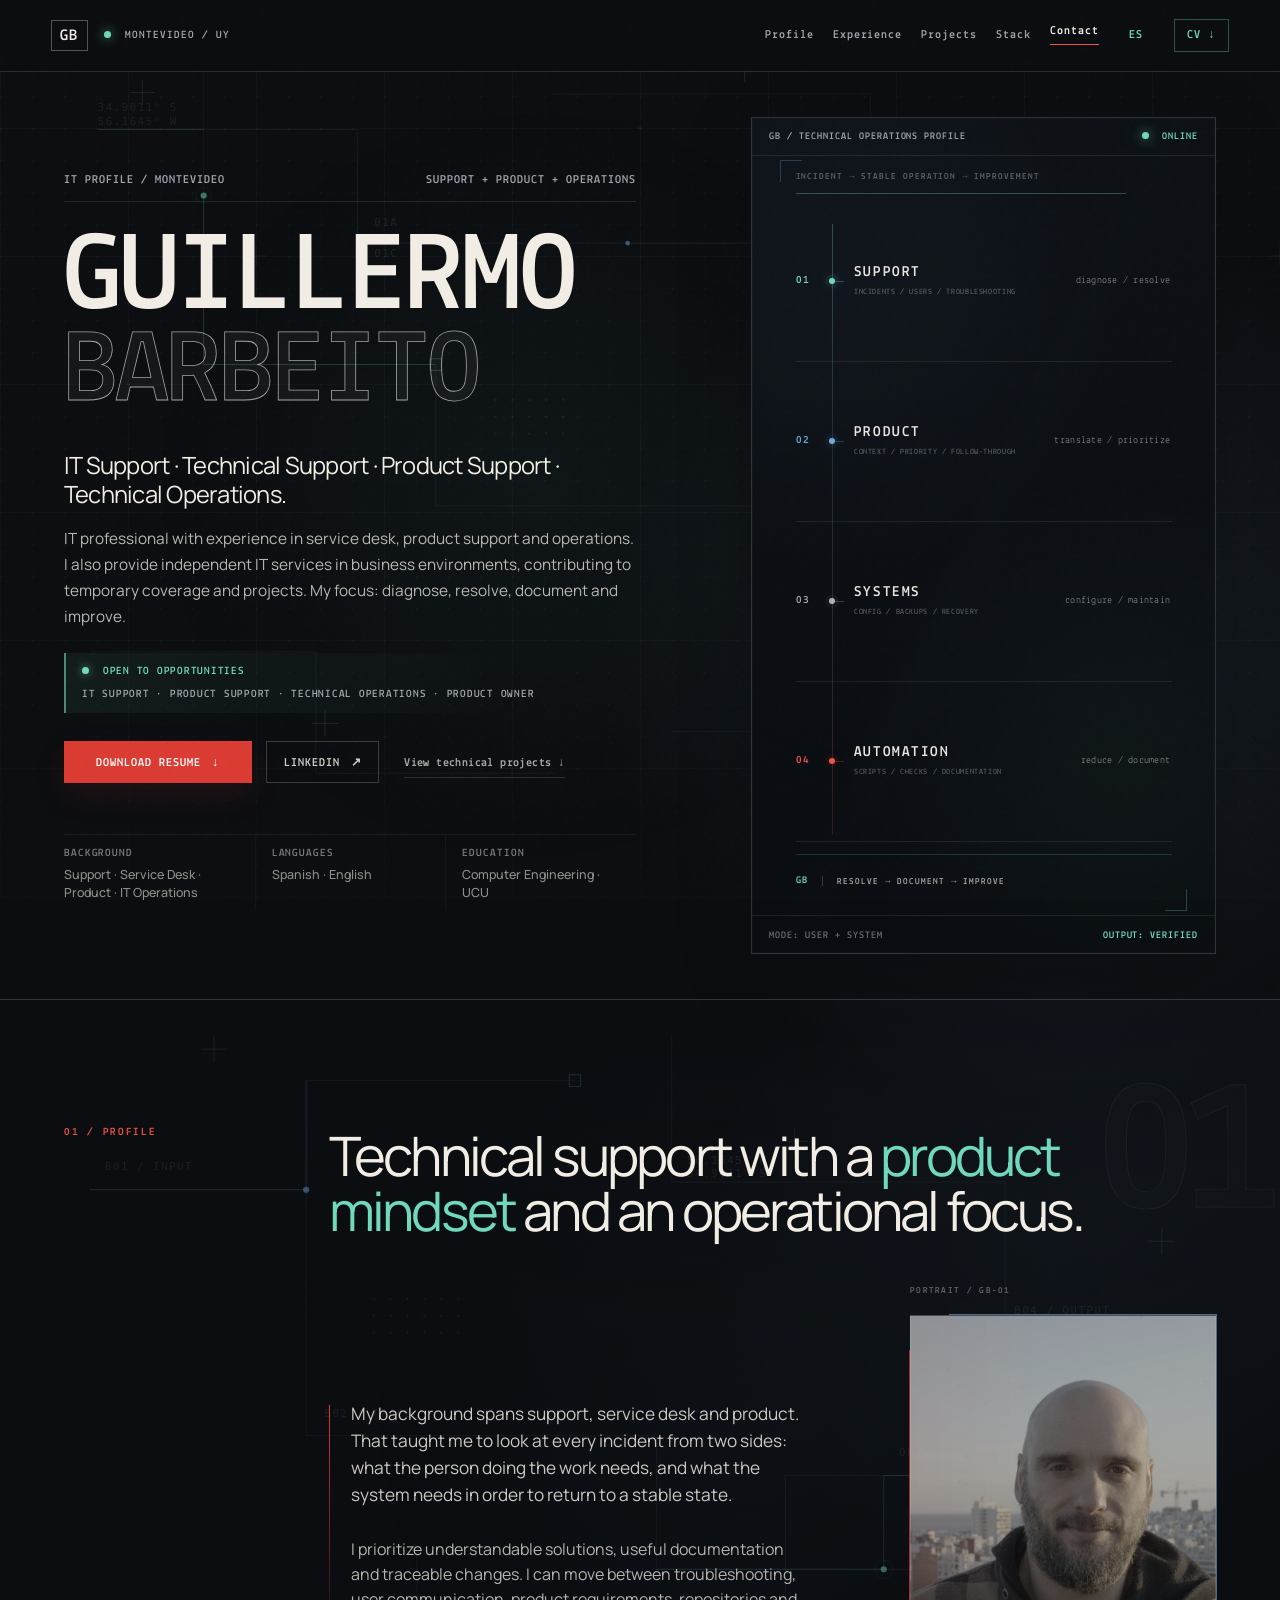
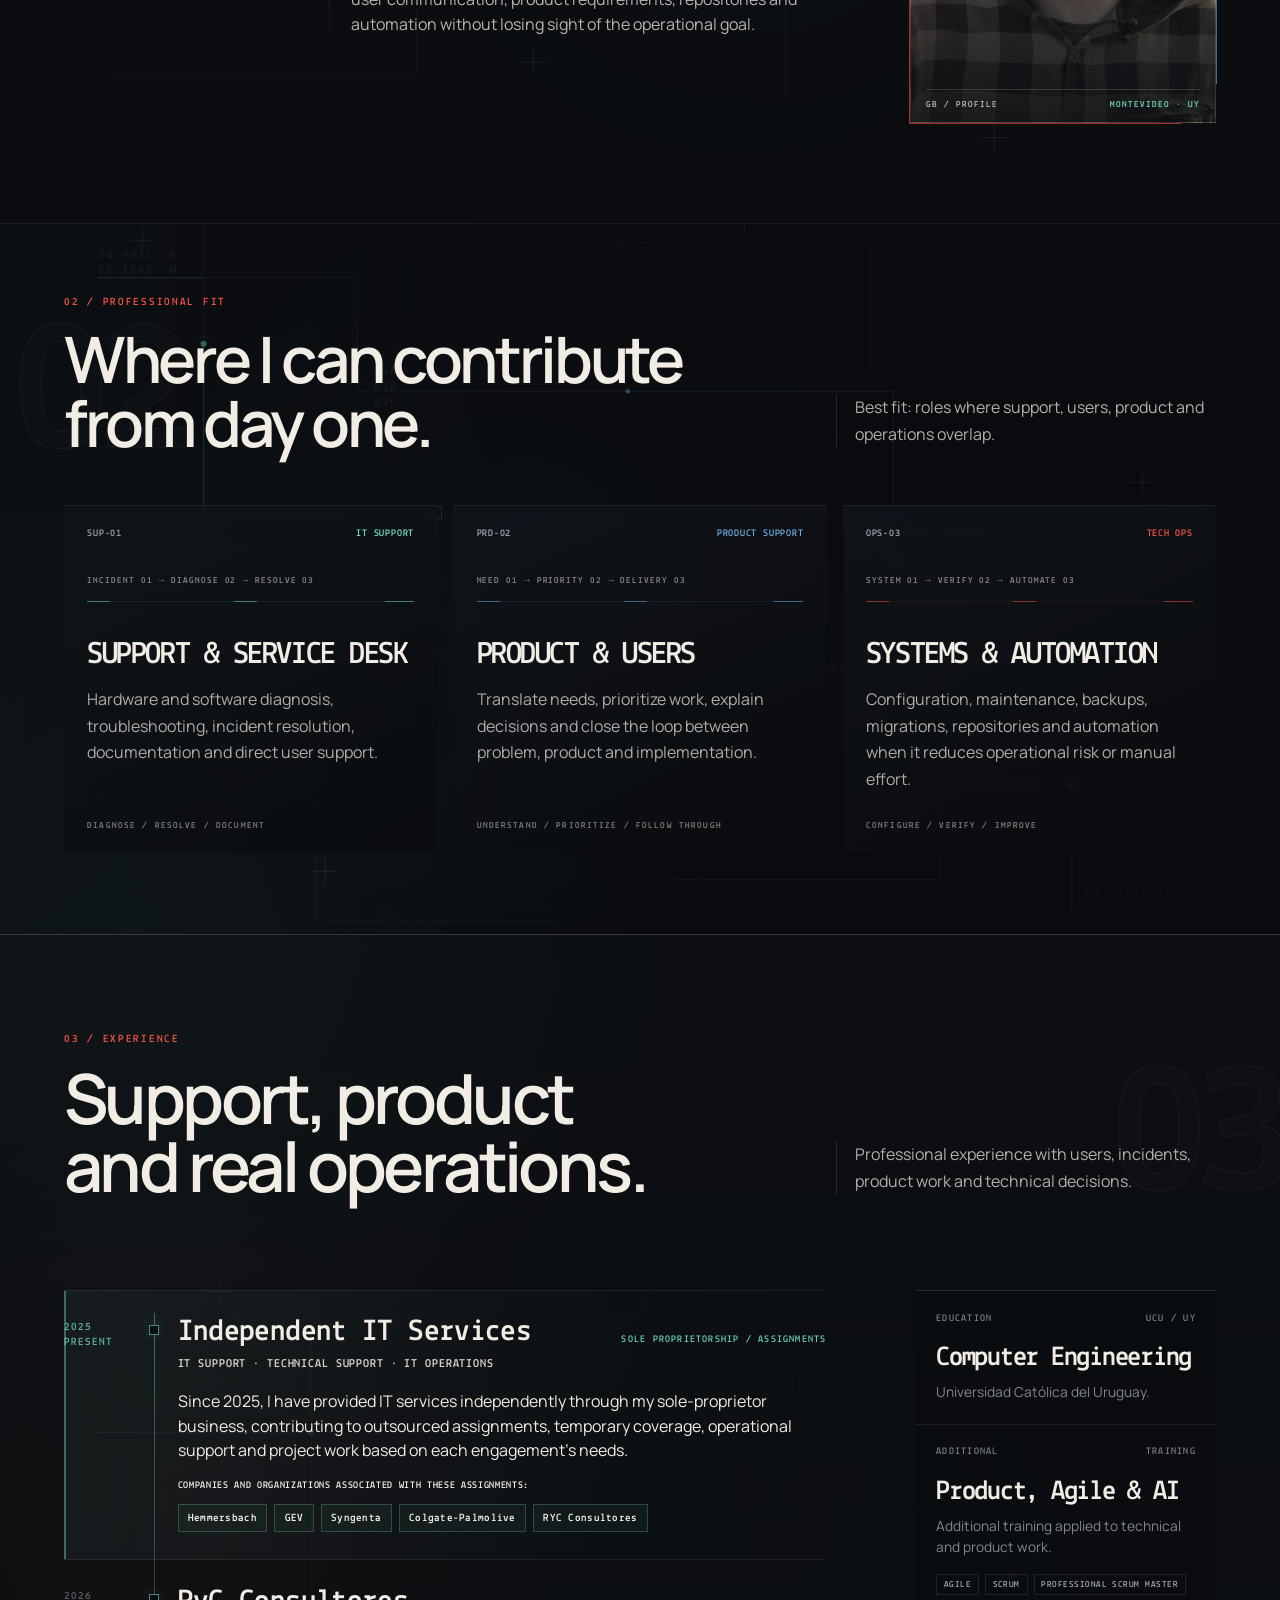
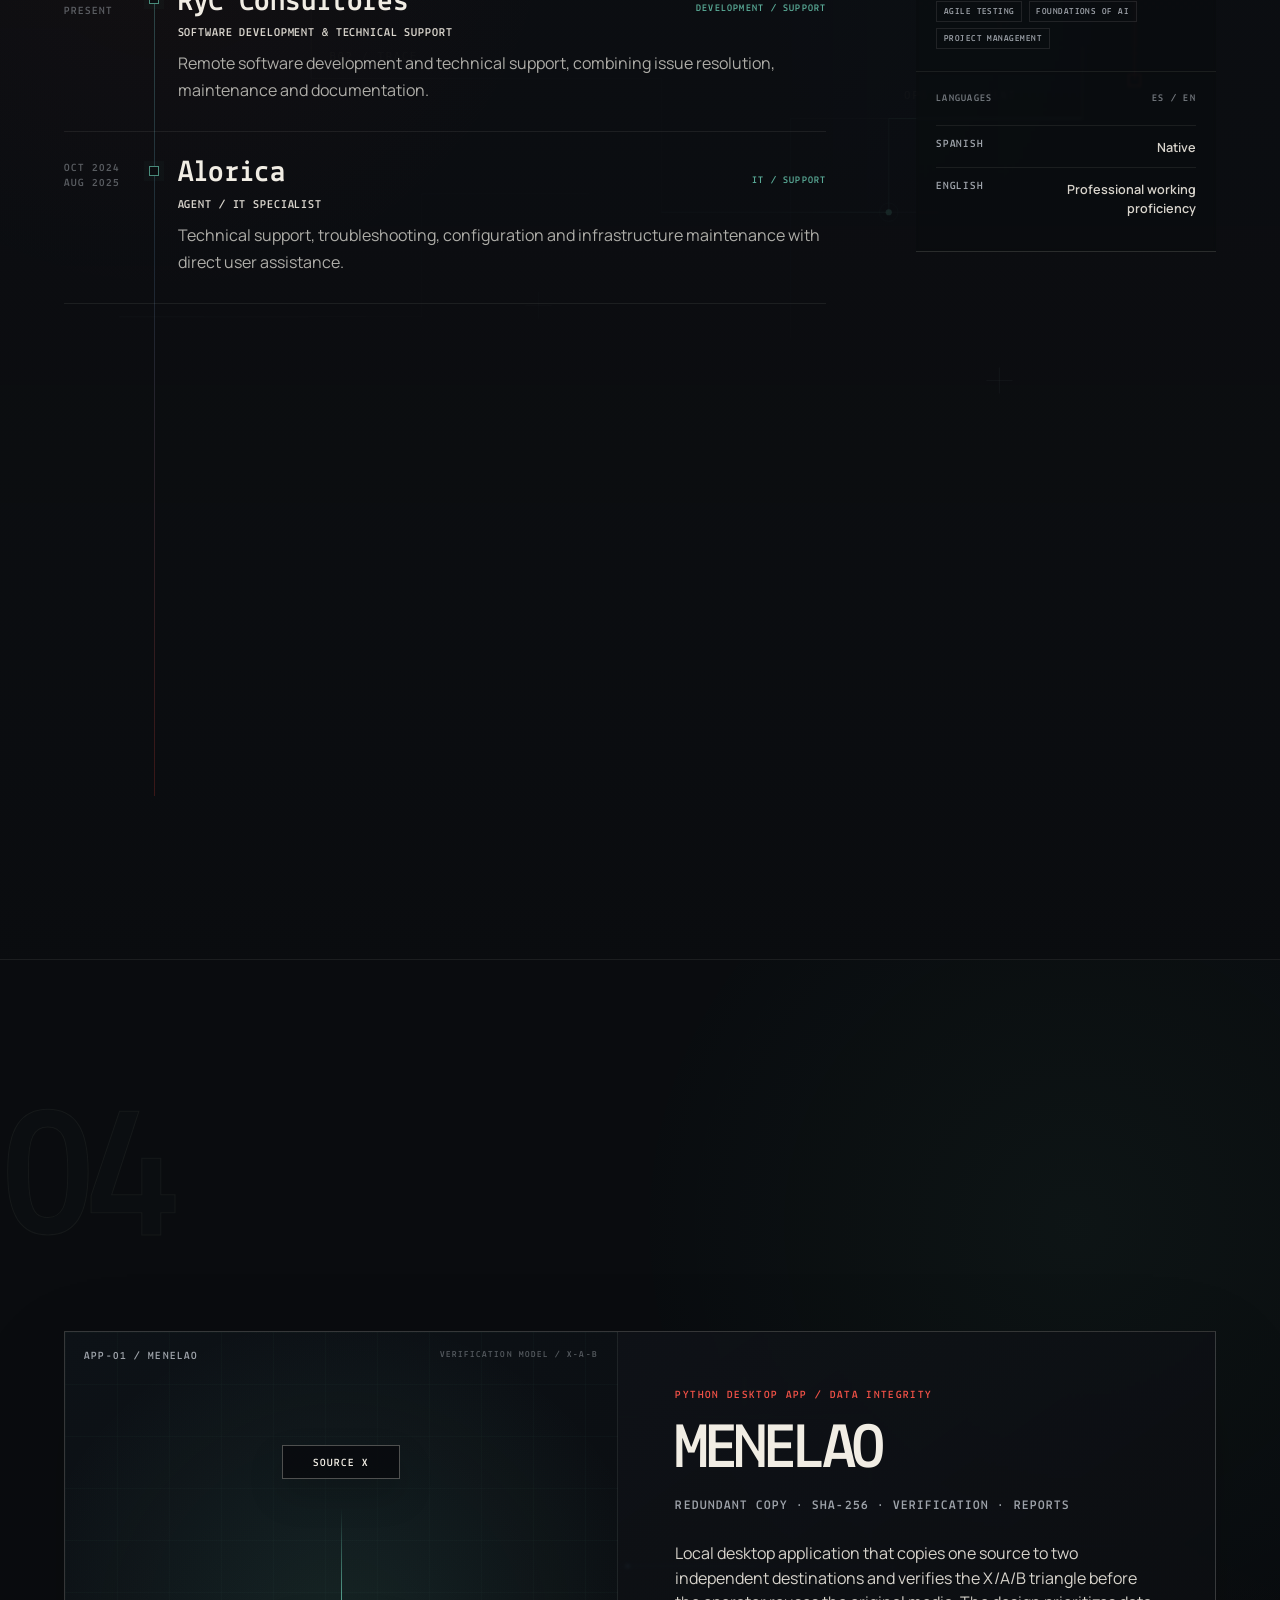
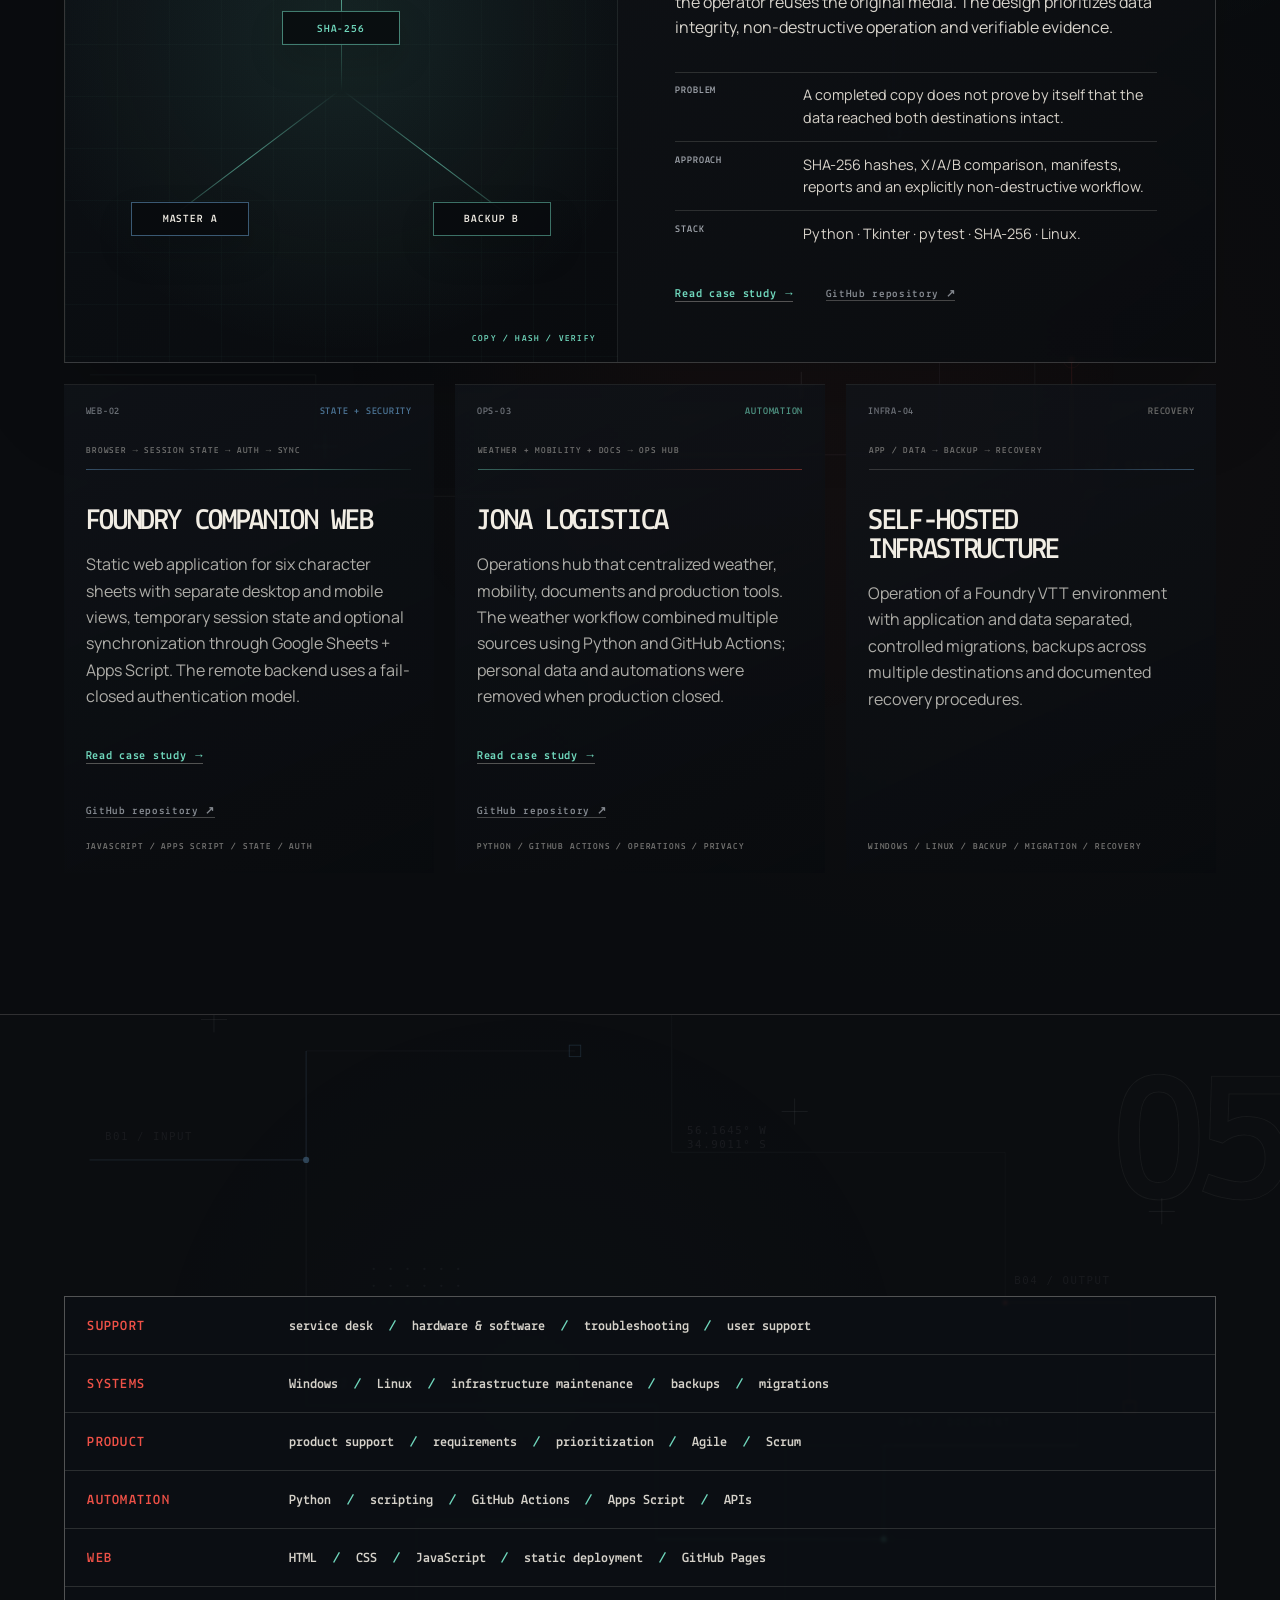
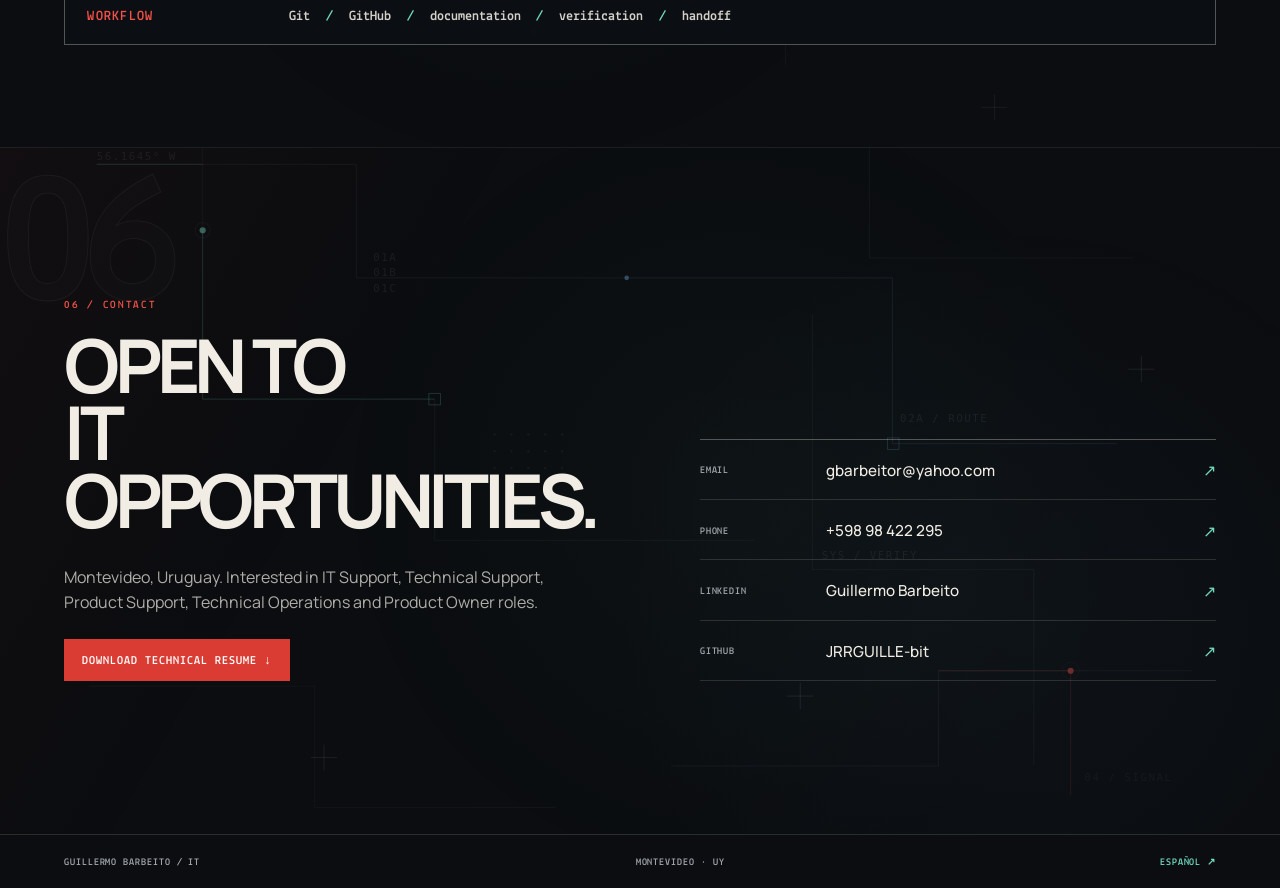
==== en/index.html @ 4399fd50 "Match IT GoatCounter tracking to Audiovisual" ====
<!doctype html>
<html lang="en">
<head>
  <meta charset="utf-8">
  <meta name="viewport" content="width=device-width, initial-scale=1">
  <meta name="theme-color" content="#0b0d10">
  <meta name="color-scheme" content="dark">
  <meta name="application-name" content="Guillermo Barbeito IT">

  <title>Guillermo Barbeito | IT Support, Product Support & Technical Operations</title>
  <meta name="description" content="IT professional in Montevideo providing independent IT services in technical support, service desk, product support and operations. Resume and public projects.">
  <meta name="author" content="Guillermo Barbeito">
  <meta name="robots" content="index, follow, max-image-preview:large">
  <link rel="canonical" href="https://jrrguille-bit.github.io/guillermo-barbeito-it/en/">
  <link rel="alternate" hreflang="en" href="https://jrrguille-bit.github.io/guillermo-barbeito-it/en/">
  <link rel="alternate" hreflang="es-UY" href="https://jrrguille-bit.github.io/guillermo-barbeito-it/">
  <link rel="alternate" hreflang="x-default" href="https://jrrguille-bit.github.io/guillermo-barbeito-it/">

  <meta property="og:type" content="profile">
  <meta property="og:locale" content="en_US">
  <meta property="og:locale:alternate" content="es_UY">
  <meta property="og:site_name" content="Guillermo Barbeito — IT">
  <meta property="og:title" content="Guillermo Barbeito | IT Support · Product Support · Technical Operations">
  <meta property="og:description" content="IT professional in Montevideo. Technical support, service desk, product, systems and automation. Resume and verifiable GitHub projects.">
  <meta property="og:url" content="https://jrrguille-bit.github.io/guillermo-barbeito-it/en/">
  <meta property="og:image" content="https://jrrguille-bit.github.io/guillermo-barbeito-it/0cbaab8f-3126-4453-87c5-9ada4d837f59.png">
  <meta property="og:image:type" content="image/png">
  <meta property="og:image:width" content="1731">
  <meta property="og:image:height" content="909">
  <meta property="og:image:alt" content="Guillermo Barbeito — IT Support, Product Support and Technical Operations">
  <meta property="profile:first_name" content="Guillermo">
  <meta property="profile:last_name" content="Barbeito">

  <meta name="twitter:card" content="summary_large_image">
  <meta name="twitter:title" content="Guillermo Barbeito | IT Support · Product Support · Technical Operations">
  <meta name="twitter:description" content="IT professional in Montevideo. Technical support, product support, systems and automation.">
  <meta name="twitter:image" content="https://jrrguille-bit.github.io/guillermo-barbeito-it/0cbaab8f-3126-4453-87c5-9ada4d837f59.png">
  <meta name="twitter:image:alt" content="Guillermo Barbeito technical profile">

  <link rel="icon" type="image/svg+xml" sizes="any" href="../assets/favicon-v2.svg?v=20260811d">
  <link rel="shortcut icon" type="image/svg+xml" href="../assets/favicon-v2.svg?v=20260811d">
  <link rel="manifest" href="../site.webmanifest?v=20260811d">
  <link rel="preconnect" href="https://fonts.googleapis.com">
  <link rel="preconnect" href="https://fonts.gstatic.com" crossorigin>
  <link href="https://fonts.googleapis.com/css2?family=Lekton:wght@400;700&family=Manrope:wght@400;500;600;700&display=swap" rel="stylesheet">
  <link rel="stylesheet" href="../styles.css">
  <link rel="stylesheet" href="../personalization.css">
  <link rel="stylesheet" href="../job-search.css">

  <script>document.documentElement.classList.add('js');</script>
  <script type="application/ld+json">
  {
    "@context": "https://schema.org",
    "@graph": [
      {
        "@type": "WebSite",
        "@id": "https://jrrguille-bit.github.io/guillermo-barbeito-it/#website",
        "url": "https://jrrguille-bit.github.io/guillermo-barbeito-it/",
        "name": "Guillermo Barbeito — IT",
        "alternateName": "GB IT",
        "inLanguage": ["es-UY", "en"]
      },
      {
        "@type": "ProfilePage",
        "@id": "https://jrrguille-bit.github.io/guillermo-barbeito-it/en/#profile",
        "url": "https://jrrguille-bit.github.io/guillermo-barbeito-it/en/",
        "name": "Guillermo Barbeito — IT profile",
        "dateModified": "2026-10-26T00:00:00-03:00",
        "inLanguage": "en",
        "isPartOf": {"@id": "https://jrrguille-bit.github.io/guillermo-barbeito-it/#website"},
        "mainEntity": {"@id": "https://jrrguille-bit.github.io/guillermo-barbeito-it/#guillermo"}
      },
      {
        "@type": "Person",
        "@id": "https://jrrguille-bit.github.io/guillermo-barbeito-it/#guillermo",
        "name": "Guillermo Barbeito",
        "url": "https://jrrguille-bit.github.io/guillermo-barbeito-it/",
        "image": "https://jrrguille-bit.github.io/guillermo-barbeito-it/Nadie%20te%20dijo%20que%20iba%20a%20ser%20as%C3%AD_Foto%20Guillermo%20(1).jpg",
        "email": "mailto:gbarbeitor@yahoo.com",
        "telephone": "+59898422295",
        "jobTitle": "IT Support / Product Support / Technical Operations",
        "address": {
          "@type": "PostalAddress",
          "addressLocality": "Montevideo",
          "addressCountry": "UY"
        },
        "alumniOf": {
          "@type": "CollegeOrUniversity",
          "name": "Universidad Católica del Uruguay"
        },
        "hasOccupation": [
          {"@type": "Occupation", "name": "IT Support Specialist"},
          {"@type": "Occupation", "name": "Product Support Specialist"},
          {"@type": "Occupation", "name": "Technical Operations"},
          {"@type": "Occupation", "name": "Product Owner"}
        ],
        "knowsLanguage": ["Spanish", "English"],
        "sameAs": [
          "https://github.com/JRRGUILLE-bit",
          "https://www.linkedin.com/in/guillermo-barbeito-040632340/",
          "https://jrrguille-bit.github.io/guillermo-barbeito/"
        ],
        "knowsAbout": [
          "IT Support",
          "Technical Support",
          "Service Desk",
          "Product Support",
          "Technical Operations",
          "Troubleshooting",
          "Product Ownership",
          "Windows",
          "Linux",
          "Git",
          "GitHub",
          "Python",
          "Automation",
          "Technical documentation"
        ]
      }
    ]
  }
  </script>
</head>
<body class="is-personalized">
  <a class="skip-link" href="#content">Skip to content</a>

  <header class="site-header" aria-label="Main navigation">
    <a class="brand" href="#home" aria-label="Go to home">
      <span class="brand-mark">GB</span>
      <span class="brand-status"><i></i> MONTEVIDEO / UY</span>
    </a>

    <button class="nav-toggle" type="button" aria-expanded="false" aria-controls="site-nav">MENU</button>

    <nav id="site-nav" class="site-nav" aria-label="Sections">
      <a href="#profile">Profile</a>
      <a href="#experience">Experience</a>
      <a href="#projects">Projects</a>
      <a href="#stack">Stack</a>
      <a href="#contact">Contact</a>
      <a class="nav-lang" href="../" lang="es-UY">ES</a>
      <a class="nav-cv" href="../CV%20Guillermo%20Barbeito%20%28English%29.pdf" download>CV ↓</a>
    </nav>
  </header>

  <main id="content">
    <section id="home" class="hero section-shell">
      <div class="hero-copy reveal">
        <p class="eyebrow"><span>IT PROFILE / MONTEVIDEO</span><span>SUPPORT + PRODUCT + OPERATIONS</span></p>
        <h1>Guillermo<br><span>Barbeito</span></h1>
        <p class="hero-role">IT Support · Technical Support · Product Support · Technical Operations.</p>
        <p class="hero-summary">IT professional with experience in service desk, product support and operations. I also provide independent IT services in business environments, contributing to temporary coverage and projects. My focus: diagnose, resolve, document and improve.</p>

        <div class="availability-strip" aria-label="Professional availability">
          <span class="availability-state"><i></i> OPEN TO OPPORTUNITIES</span>
          <span>IT SUPPORT · PRODUCT SUPPORT · TECHNICAL OPERATIONS · PRODUCT OWNER</span>
        </div>

        <div class="hero-actions">
          <a class="button button-primary" href="../CV%20Guillermo%20Barbeito%20%28English%29.pdf" download>Download resume <span aria-hidden="true">↓</span></a>
          <a class="button button-ghost" href="https://www.linkedin.com/in/guillermo-barbeito-040632340/" target="_blank" rel="noopener noreferrer">LinkedIn <span aria-hidden="true">↗</span></a>
          <a class="hero-project-link" href="#projects">View technical projects ↓</a>
        </div>

        <div class="hero-meta" aria-label="Professional summary">
          <div><span>Background</span><strong>Support · Service Desk · Product · IT Operations</strong></div>
          <div><span>Languages</span><strong>Spanish · English</strong></div>
          <div><span>Education</span><strong>Computer Engineering · UCU</strong></div>
        </div>
      </div>

      <div class="hero-system reveal" aria-label="Technical work map">
        <div class="system-head">
          <span>GB / TECHNICAL OPERATIONS PROFILE</span>
          <span class="system-state"><i></i> ONLINE</span>
        </div>

        <div class="system-map" aria-hidden="true">
          <div class="node node-a"><span>01</span><strong>SUPPORT</strong><small>diagnose / resolve</small></div>
          <div class="node node-b"><span>02</span><strong>PRODUCT</strong><small>translate / prioritize</small></div>
          <div class="node node-c"><span>03</span><strong>SYSTEMS</strong><small>configure / maintain</small></div>
          <div class="node node-d"><span>04</span><strong>AUTOMATION</strong><small>reduce / document</small></div>
          <svg viewBox="0 0 800 620" preserveAspectRatio="none">
            <path d="M140 160 C300 160 300 305 400 305" />
            <path d="M660 160 C500 160 500 305 400 305" />
            <path d="M140 470 C300 470 300 305 400 305" />
            <path d="M660 470 C500 470 500 305 400 305" />
            <circle cx="400" cy="305" r="8" />
          </svg>
          <div class="core"><span>GB</span><small>SIMPLE / MEASURABLE / MAINTAINABLE</small></div>
        </div>

        <div class="system-foot">
          <span>MODE: USER + SYSTEM</span>
          <span>OUTPUT: VERIFIED</span>
        </div>
      </div>
    </section>

    <section id="profile" class="profile section-pad reveal">
      <div class="section-index">01 / PROFILE</div>
      <div class="profile-copy">
        <p class="lead">Technical support with a <em>product mindset</em> and an operational focus.</p>
        <div class="profile-detail-grid">
          <div class="profile-columns">
            <p>My background spans support, service desk and product. That taught me to look at every incident from two sides: what the person doing the work needs, and what the system needs in order to return to a stable state.</p>
            <p>I prioritize understandable solutions, useful documentation and traceable changes. I can move between troubleshooting, user communication, product requirements, repositories and automation without losing sight of the operational goal.</p>
          </div>
          <figure class="profile-photo-card">
            <img src="../Nadie%20te%20dijo%20que%20iba%20a%20ser%20as%C3%AD_Foto%20Guillermo%20(1).jpg" alt="Portrait of Guillermo Barbeito" loading="lazy" decoding="async">
            <figcaption><span>GB / PROFILE</span><span>MONTEVIDEO · UY</span></figcaption>
          </figure>
        </div>
      </div>
    </section>

    <section id="areas" class="section-pad areas-section">
      <div class="section-heading reveal">
        <div>
          <div class="section-index">02 / PROFESSIONAL FIT</div>
          <h2>Where I can contribute<br>from day one.</h2>
        </div>
        <p>Best fit: roles where support, users, product and operations overlap.</p>
      </div>

      <div class="area-grid area-grid-hiring">
        <article class="area-card reveal">
          <div class="card-top"><span>SUP-01</span><span>IT SUPPORT</span></div>
          <h3>Support & Service Desk</h3>
          <p>Hardware and software diagnosis, troubleshooting, incident resolution, documentation and direct user support.</p>
          <div class="card-footer">DIAGNOSE / RESOLVE / DOCUMENT</div>
        </article>

        <article class="area-card reveal">
          <div class="card-top"><span>PRD-02</span><span>PRODUCT SUPPORT</span></div>
          <h3>Product & users</h3>
          <p>Translate needs, prioritize work, explain decisions and close the loop between problem, product and implementation.</p>
          <div class="card-footer">UNDERSTAND / PRIORITIZE / FOLLOW THROUGH</div>
        </article>

        <article class="area-card reveal">
          <div class="card-top"><span>OPS-03</span><span>TECH OPS</span></div>
          <h3>Systems & automation</h3>
          <p>Configuration, maintenance, backups, migrations, repositories and automation when it reduces operational risk or manual effort.</p>
          <div class="card-footer">CONFIGURE / VERIFY / IMPROVE</div>
        </article>
      </div>
    </section>

    <section id="experience" class="section-pad experience-section">
      <div class="section-heading reveal">
        <div>
          <div class="section-index">03 / EXPERIENCE</div>
          <h2>Support, product<br>and real operations.</h2>
        </div>
        <p>Professional experience with users, incidents, product work and technical decisions.</p>
      </div>

      <div class="experience-layout">
        <div class="experience-timeline">
          <article class="experience-role reveal independent-role">
            <div class="experience-date">2025<br>PRESENT</div>
            <div>
              <div class="experience-company"><strong>Independent IT Services</strong><span>SOLE PROPRIETORSHIP / ASSIGNMENTS</span></div>
              <p class="experience-title">IT Support · Technical Support · IT Operations</p>
              <p>Since 2025, I have provided IT services independently through my sole-proprietor business, contributing to outsourced assignments, temporary coverage, operational support and project work based on each engagement’s needs.</p>
              <p class="assignment-caption">Companies and organizations associated with these assignments:</p>
              <div class="assignment-clients" aria-label="Companies and organizations associated with IT assignments">
                <span>Hemmersbach</span>
                <span>GEV</span>
                <span>Syngenta</span>
                <span>Colgate-Palmolive</span>
                <span>RYC Consultores</span>
              </div>
            </div>
          </article>
          <article class="experience-role reveal">
            <div class="experience-date">2026<br>PRESENT</div>
            <div>
              <div class="experience-company"><strong>RyC Consultores</strong><span>DEVELOPMENT / SUPPORT</span></div>
              <p class="experience-title">Software Development &amp; Technical Support</p>
              <p>Remote software development and technical support, combining issue resolution, maintenance and documentation.</p>
            </div>
          </article>

          <article class="experience-role reveal">
            <div class="experience-date">OCT 2024<br>AUG 2025</div>
            <div>
              <div class="experience-company"><strong>Alorica</strong><span>IT / SUPPORT</span></div>
              <p class="experience-title">Agent / IT Specialist</p>
              <p>Technical support, troubleshooting, configuration and infrastructure maintenance with direct user assistance.</p>
            </div>
          </article>

          <article class="experience-role reveal">
            <div class="experience-date">MAY 2023<br>MAR 2024</div>
            <div>
              <div class="experience-company"><strong>Tata Consultancy Services</strong><span>SERVICE DESK</span></div>
              <p class="experience-title">Help Desk Agent / Product Specialist</p>
              <p>Service desk and product support: hardware and software diagnosis, Windows environments, Microsoft and Google tools, incident resolution and documentation.</p>
            </div>
          </article>

          <article class="experience-role reveal">
            <div class="experience-date">2016<br>2018</div>
            <div>
              <div class="experience-company"><strong>Tradehelm</strong><span>PRODUCT</span></div>
              <p class="experience-title">Product Owner</p>
              <p>Prioritization, requirements and coordination across user needs, product goals and development decisions.</p>
            </div>
          </article>

          <article class="experience-role reveal">
            <div class="experience-date">2012<br>2015</div>
            <div>
              <div class="experience-company"><strong>Sabre Uruguay</strong><span>SUPPORT / PRODUCT</span></div>
              <p class="experience-title">Agent / Product Representative / Product Specialist</p>
              <p>Progressed through support and product-facing roles combining user assistance, issue resolution and functional product knowledge.</p>
            </div>
          </article>
        </div>

        <aside class="experience-side reveal" aria-label="Education, training and languages">
          <div class="credential-card">
            <div class="credential-label"><span>EDUCATION</span><span>UCU / UY</span></div>
            <strong>Computer Engineering</strong>
            <p>Universidad Católica del Uruguay.</p>
          </div>

          <div class="credential-card">
            <div class="credential-label"><span>ADDITIONAL</span><span>TRAINING</span></div>
            <strong>Product, Agile & AI</strong>
            <p>Additional training applied to technical and product work.</p>
            <div class="training-list" aria-label="Additional training">
              <span>AGILE</span>
              <span>SCRUM</span>
              <span>PROFESSIONAL SCRUM MASTER</span>
              <span>AGILE TESTING</span>
              <span>FOUNDATIONS OF AI</span>
              <span>PROJECT MANAGEMENT</span>
            </div>
          </div>

          <div class="language-card">
            <div class="credential-label"><span>LANGUAGES</span><span>ES / EN</span></div>
            <div class="language-row"><span>Spanish</span><strong>Native</strong></div>
            <div class="language-row"><span>English</span><strong>Professional working proficiency</strong></div>
          </div>
        </aside>
      </div>
    </section>

    <section id="projects" class="section-pad projects-section">
      <div class="section-heading reveal">
        <div>
          <div class="section-index">04 / TECHNICAL PROJECTS</div>
          <h2>Work you can<br>open, read and verify.</h2>
        </div>
        <p>Public projects with code, documentation and technical decisions visible on GitHub.</p>
      </div>

      <article class="project-feature reveal">
        <div class="project-diagram project-diagram-menelao" aria-hidden="true">
          <div class="project-label">APP-01 / MENELAO</div>
          <div class="storage storage-a">SOURCE X</div>
          <div class="storage storage-b">MASTER A</div>
          <div class="storage storage-c">BACKUP B</div>
          <div class="storage storage-d">SHA-256</div>
          <div class="flow flow-1"></div>
          <div class="flow flow-2"></div>
          <div class="flow flow-3"></div>
          <span class="diagram-caption">COPY / HASH / VERIFY</span>
        </div>
        <div class="project-copy">
          <div class="project-kicker">PYTHON DESKTOP APP / DATA INTEGRITY</div>
          <h3>MENELAO</h3>
          <p class="project-role">Redundant copy · SHA-256 · verification · reports</p>
          <p>Local desktop application that copies one source to two independent destinations and verifies the X/A/B triangle before the operator reuses the original media. The design prioritizes data integrity, non-destructive operation and verifiable evidence.</p>
          <dl class="project-facts">
            <div><dt>Problem</dt><dd>A completed copy does not prove by itself that the data reached both destinations intact.</dd></div>
            <div><dt>Approach</dt><dd>SHA-256 hashes, X/A/B comparison, manifests, reports and an explicitly non-destructive workflow.</dd></div>
            <div><dt>Stack</dt><dd>Python · Tkinter · pytest · SHA-256 · Linux.</dd></div>
          </dl>
          <a class="text-link case-study-link" href="projects/menelao/">Read case study <span>→</span></a>
          <a class="text-link repo-secondary-link" href="https://github.com/JRRGUILLE-bit/project-isosceles" target="_blank" rel="noopener noreferrer">GitHub repository ↗</a>
        </div>
      </article>

      <div class="project-grid hiring-project-grid">
        <article class="project-card reveal">
          <div class="card-top"><span>WEB-02</span><span>STATE + SECURITY</span></div>
          <h3>Foundry companion web</h3>
          <p>Static web application for six character sheets with separate desktop and mobile views, temporary session state and optional synchronization through Google Sheets + Apps Script. The remote backend uses a fail-closed authentication model.</p>
          <a class="text-link case-study-link" href="projects/foundry/">Read case study <span>→</span></a>
          <a class="text-link repo-secondary-link" href="https://github.com/JRRGUILLE-bit/Foundry" target="_blank" rel="noopener noreferrer">GitHub repository ↗</a>
          <div class="card-footer">JAVASCRIPT / APPS SCRIPT / STATE / AUTH</div>
        </article>

        <article class="project-card reveal">
          <div class="card-top"><span>OPS-03</span><span>AUTOMATION</span></div>
          <h3>Jona Logistica</h3>
          <p>Operations hub that centralized weather, mobility, documents and production tools. The weather workflow combined multiple sources using Python and GitHub Actions; personal data and automations were removed when production closed.</p>
          <a class="text-link case-study-link" href="projects/jona-logistica/">Read case study <span>→</span></a>
          <a class="text-link repo-secondary-link" href="https://github.com/JRRGUILLE-bit/jona-logistica" target="_blank" rel="noopener noreferrer">GitHub repository ↗</a>
          <div class="card-footer">PYTHON / GITHUB ACTIONS / OPERATIONS / PRIVACY</div>
        </article>

        <article class="project-card reveal">
          <div class="card-top"><span>INFRA-04</span><span>RECOVERY</span></div>
          <h3>Self-hosted infrastructure</h3>
          <p>Operation of a Foundry VTT environment with application and data separated, controlled migrations, backups across multiple destinations and documented recovery procedures.</p>
          <div class="card-footer">WINDOWS / LINUX / BACKUP / MIGRATION / RECOVERY</div>
        </article>
      </div>
    </section>

    <section id="stack" class="section-pad stack-section">
      <div class="section-heading reveal">
        <div>
          <div class="section-index">05 / STACK & PRACTICES</div>
          <h2>Tools that show up<br>in actual work.</h2>
        </div>
        <p>A short, defensible list rather than an inventory of logos.</p>
      </div>

      <div class="stack-board reveal">
        <div class="stack-row"><span class="stack-key">SUPPORT</span><div>service desk <i>/</i> hardware & software <i>/</i> troubleshooting <i>/</i> user support</div></div>
        <div class="stack-row"><span class="stack-key">SYSTEMS</span><div>Windows <i>/</i> Linux <i>/</i> infrastructure maintenance <i>/</i> backups <i>/</i> migrations</div></div>
        <div class="stack-row"><span class="stack-key">PRODUCT</span><div>product support <i>/</i> requirements <i>/</i> prioritization <i>/</i> Agile <i>/</i> Scrum</div></div>
        <div class="stack-row"><span class="stack-key">AUTOMATION</span><div>Python <i>/</i> scripting <i>/</i> GitHub Actions <i>/</i> Apps Script <i>/</i> APIs</div></div>
        <div class="stack-row"><span class="stack-key">WEB</span><div>HTML <i>/</i> CSS <i>/</i> JavaScript <i>/</i> static deployment <i>/</i> GitHub Pages</div></div>
        <div class="stack-row"><span class="stack-key">WORKFLOW</span><div>Git <i>/</i> GitHub <i>/</i> documentation <i>/</i> verification <i>/</i> handoff</div></div>
      </div>
    </section>

    <section id="contact" class="contact section-pad">
      <div class="contact-copy reveal">
        <div class="section-index">06 / CONTACT</div>
        <h2>Open to<br>IT opportunities.</h2>
        <p>Montevideo, Uruguay. Interested in IT Support, Technical Support, Product Support, Technical Operations and Product Owner roles.</p>
        <a class="button button-primary contact-cv" href="../CV%20Guillermo%20Barbeito%20%28English%29.pdf" download>Download technical resume ↓</a>
      </div>

      <div class="contact-actions reveal">
        <a class="contact-line" href="mailto:gbarbeitor@yahoo.com?subject=IT%20opportunity%20-%20Guillermo%20Barbeito"><span>EMAIL</span><strong>gbarbeitor@yahoo.com</strong><i>↗</i></a>
        <a class="contact-line" href="tel:+59898422295"><span>PHONE</span><strong>+598 98 422 295</strong><i>↗</i></a>
        <a class="contact-line" href="https://www.linkedin.com/in/guillermo-barbeito-040632340/" target="_blank" rel="noopener noreferrer"><span>LINKEDIN</span><strong>Guillermo Barbeito</strong><i>↗</i></a>
        <a class="contact-line" href="https://github.com/JRRGUILLE-bit" target="_blank" rel="noopener noreferrer"><span>GITHUB</span><strong>JRRGUILLE-bit</strong><i>↗</i></a>
      </div>
    </section>
  </main>

  <footer class="site-footer">
    <span>GUILLERMO BARBEITO / IT</span>
    <span>MONTEVIDEO · UY</span>
    <a class="footer-link footer-language" href="../" lang="es-UY">ESPAÑOL ↗</a>
  </footer>

  <script src="../script.js"></script>
  <script>
    window.goatcounter = {
      path: function () {
        return '/it' + (window.location.pathname || '/') + window.location.search;
      }
    };
  </script>
  <script data-goatcounter="https://jrrguille.goatcounter.com/count" async src="//gc.zgo.at/count.js"></script>
</body>
</html>
---- styles.css ----
:root {
  --bg: #0b0d10;
  --bg-soft: #101319;
  --panel: #141820;
  --panel-2: #181d25;
  --ink: #f1ede4;
  --muted: #9ea3aa;
  --line: rgba(241, 237, 228, 0.14);
  --line-strong: rgba(241, 237, 228, 0.31);
  --accent: #da3b32;
  --accent-bright: #ef5147;
  --signal: #70d8bd;
  --signal-soft: rgba(112, 216, 189, 0.14);
  --blue: #6da8d8;
  --mono: "Lekton", "Courier New", monospace;
  --sans: "Manrope", Arial, sans-serif;
  --max: 1440px;
}

* { box-sizing: border-box; }
html { scroll-behavior: smooth; scroll-padding-top: 82px; }
body {
  margin: 0;
  color: var(--ink);
  background:
    radial-gradient(circle at 82% 8%, rgba(61, 96, 129, .12), transparent 28rem),
    radial-gradient(circle at 8% 38%, rgba(218, 59, 50, .09), transparent 31rem),
    var(--bg);
  font-family: var(--sans);
  line-height: 1.55;
  overflow-x: hidden;
}

body::before {
  content: "";
  position: fixed;
  inset: 0;
  z-index: -2;
  pointer-events: none;
  background-image:
    linear-gradient(rgba(255,255,255,.018) 1px, transparent 1px),
    linear-gradient(90deg, rgba(255,255,255,.018) 1px, transparent 1px);
  background-size: 64px 64px;
  mask-image: linear-gradient(to bottom, rgba(0,0,0,.68), transparent 86%);
}

body::after {
  content: "";
  position: fixed;
  inset: 0;
  z-index: 9999;
  pointer-events: none;
  opacity: .028;
  background-image: url("data:image/svg+xml,%3Csvg viewBox='0 0 180 180' xmlns='http://www.w3.org/2000/svg'%3E%3Cfilter id='n'%3E%3CfeTurbulence type='fractalNoise' baseFrequency='.8' numOctaves='3' stitchTiles='stitch'/%3E%3C/filter%3E%3Crect width='100%25' height='100%25' filter='url(%23n)' opacity='.72'/%3E%3C/svg%3E");
  mix-blend-mode: screen;
}

a { color: inherit; }
button, a { -webkit-tap-highlight-color: transparent; }
button { font: inherit; }
::selection { background: var(--accent); color: #fff; }

.skip-link {
  position: fixed;
  top: -10rem;
  left: 1rem;
  z-index: 10000;
  padding: .8rem 1rem;
  background: var(--ink);
  color: var(--bg);
}
.skip-link:focus { top: 1rem; }

a:focus-visible, button:focus-visible { outline: 2px solid var(--signal); outline-offset: 4px; }

.site-header {
  position: fixed;
  inset: 0 0 auto;
  z-index: 100;
  height: 72px;
  display: flex;
  align-items: center;
  justify-content: space-between;
  padding: 0 clamp(1rem, 4vw, 4rem);
  border-bottom: 1px solid var(--line);
  background: rgba(11, 13, 16, .82);
  backdrop-filter: blur(18px);
}

.brand { display: flex; align-items: center; gap: 1rem; text-decoration: none; }
.brand-mark {
  padding: .45rem .5rem .35rem;
  border: 1px solid var(--line-strong);
  font: 700 1rem/1 var(--mono);
  letter-spacing: .08em;
}
.brand-status { color: var(--muted); font: 700 .69rem/1 var(--mono); letter-spacing: .09em; }
.brand-status i, .system-state i {
  display: inline-block;
  width: 7px;
  height: 7px;
  margin-right: .45rem;
  border-radius: 50%;
  background: var(--signal);
  box-shadow: 0 0 12px rgba(112,216,189,.8);
}

.site-nav { display: flex; align-items: center; gap: 1.45rem; }
.site-nav a {
  color: var(--muted);
  text-decoration: none;
  font: 700 .74rem/1 var(--mono);
  letter-spacing: .08em;
  transition: color .2s ease, border-color .2s ease;
}
.site-nav a:hover, .site-nav a:focus-visible { color: var(--ink); }
.site-nav .nav-alt {
  padding: .65rem .78rem .55rem;
  border: 1px solid var(--line-strong);
  color: var(--ink);
}
.site-nav .nav-alt:hover { border-color: var(--signal); }
.nav-toggle {
  display: none;
  color: var(--ink);
  background: transparent;
  border: 1px solid var(--line);
  padding: .55rem .7rem;
  font: 700 .73rem var(--mono);
  letter-spacing: .08em;
}

.section-shell, .section-pad { max-width: var(--max); margin-inline: auto; }
.section-pad { padding: clamp(5rem, 9vw, 8.5rem) clamp(1.2rem, 5vw, 5.5rem); }
section[id] { scroll-margin-top: 82px; }
.section-index {
  margin-bottom: 1.5rem;
  color: var(--accent-bright);
  font: 700 .74rem/1 var(--mono);
  letter-spacing: .13em;
}

.hero {
  min-height: 100svh;
  display: grid;
  grid-template-columns: minmax(0, 1.1fr) minmax(390px, .9fr);
  align-items: stretch;
  padding: 72px clamp(1.2rem, 5vw, 5.5rem) 0;
}
.hero-copy {
  align-self: center;
  padding: clamp(4rem, 8vw, 7.5rem) clamp(1rem, 4vw, 4rem) clamp(4rem, 7vw, 7rem) 0;
}
.eyebrow {
  max-width: 760px;
  display: flex;
  justify-content: space-between;
  gap: 1rem;
  margin: 0 0 2rem;
  color: var(--muted);
  font: 700 .73rem/1 var(--mono);
  letter-spacing: .1em;
}
.hero h1 {
  margin: 0;
  font: 700 clamp(4rem, 9.4vw, 8.8rem)/.8 var(--mono);
  letter-spacing: -.075em;
  text-transform: uppercase;
}
.hero h1 span {
  color: transparent;
  -webkit-text-stroke: 1.4px var(--ink);
}
.hero-role {
  max-width: 800px;
  margin: 2.2rem 0 1rem;
  font-size: clamp(1.25rem, 2.3vw, 2rem);
  line-height: 1.24;
  letter-spacing: -.032em;
}
.hero-summary {
  max-width: 700px;
  margin: 0;
  color: var(--muted);
  font-size: clamp(.95rem, 1.2vw, 1.07rem);
}
.hero-actions { display: flex; flex-wrap: wrap; gap: .8rem; margin-top: 2.2rem; }
.button {
  display: inline-flex;
  align-items: center;
  justify-content: center;
  gap: .65rem;
  padding: .92rem 1.05rem .8rem;
  border: 1px solid var(--line-strong);
  text-decoration: none;
  text-transform: uppercase;
  font: 700 .78rem/1 var(--mono);
  letter-spacing: .08em;
  transition: transform .2s ease, background .2s ease, color .2s ease, border-color .2s ease;
}
.button:hover { transform: translateY(-2px); }
.button-primary { background: var(--accent); border-color: var(--accent); color: #fff; }
.button-primary:hover { background: var(--accent-bright); }
.button-ghost:hover { border-color: var(--signal); background: var(--signal-soft); }
.hero-meta {
  max-width: 920px;
  display: grid;
  grid-template-columns: repeat(3, 1fr);
  gap: 1rem;
  margin-top: 3rem;
  padding-top: 1.2rem;
  border-top: 1px solid var(--line);
}
.hero-meta span {
  display: block;
  margin-bottom: .4rem;
  color: var(--muted);
  font: 700 .64rem/1 var(--mono);
  letter-spacing: .1em;
  text-transform: uppercase;
}
.hero-meta strong { display: block; font-size: .82rem; font-weight: 500; line-height: 1.35; }

.hero-system {
  position: relative;
  min-height: 610px;
  margin: 3rem 0;
  display: grid;
  grid-template-rows: auto 1fr auto;
  border: 1px solid var(--line-strong);
  background:
    linear-gradient(rgba(112,216,189,.026) 1px, transparent 1px),
    linear-gradient(90deg, rgba(112,216,189,.026) 1px, transparent 1px),
    linear-gradient(145deg, rgba(23,30,38,.88), rgba(9,11,14,.96));
  background-size: 40px 40px, 40px 40px, auto;
  overflow: hidden;
}
.hero-system::after {
  content: "";
  position: absolute;
  inset: 0;
  pointer-events: none;
  background: radial-gradient(circle at 50% 50%, rgba(112,216,189,.08), transparent 31%);
}
.system-head, .system-foot {
  position: relative;
  z-index: 3;
  display: flex;
  justify-content: space-between;
  gap: 1rem;
  padding: .9rem 1rem .78rem;
  color: var(--muted);
  font: 700 .67rem/1 var(--mono);
  letter-spacing: .09em;
}
.system-head { border-bottom: 1px solid var(--line); }
.system-foot { border-top: 1px solid var(--line); }
.system-state { color: var(--signal); }
.system-map { position: relative; min-height: 520px; }
.system-map svg { position: absolute; inset: 0; width: 100%; height: 100%; }
.system-map path {
  fill: none;
  stroke: rgba(112,216,189,.34);
  stroke-width: 1.5;
  stroke-dasharray: 7 10;
  animation: flow 12s linear infinite;
}
.system-map circle { fill: var(--signal); filter: drop-shadow(0 0 7px rgba(112,216,189,.8)); }
@keyframes flow { to { stroke-dashoffset: -68; } }
.node {
  position: absolute;
  width: 150px;
  padding: .75rem;
  border: 1px solid var(--line-strong);
  background: rgba(11,13,16,.82);
  z-index: 2;
}
.node span { color: var(--accent-bright); font: 700 .62rem var(--mono); }
.node strong { display: block; margin-top: .15rem; font: 700 .74rem var(--mono); letter-spacing: .08em; }
.node small { display: block; margin-top: .35rem; color: var(--muted); font: 400 .64rem var(--mono); }
.node-a { top: 11%; left: 7%; }
.node-b { top: 11%; right: 7%; }
.node-c { bottom: 10%; left: 7%; }
.node-d { bottom: 10%; right: 7%; }
.core {
  position: absolute;
  top: 50%;
  left: 50%;
  z-index: 3;
  width: 126px;
  aspect-ratio: 1;
  transform: translate(-50%, -50%);
  display: grid;
  place-items: center;
  align-content: center;
  border: 1px solid rgba(112,216,189,.62);
  background: rgba(11,13,16,.9);
  box-shadow: 0 0 0 12px rgba(112,216,189,.025), 0 0 38px rgba(112,216,189,.08);
}
.core span { font: 700 2.25rem/1 var(--mono); }
.core small { margin-top: .45rem; color: var(--muted); font: 700 .54rem/1.25 var(--mono); text-align: center; letter-spacing: .07em; }

.profile {
  display: grid;
  grid-template-columns: minmax(170px, .35fr) minmax(0, 1.65fr);
  gap: clamp(2rem, 6vw, 7rem);
  border-top: 1px solid var(--line);
}
.profile-copy .lead {
  max-width: 1080px;
  margin: 0 0 3rem;
  font-size: clamp(2rem, 5vw, 4.8rem);
  line-height: .99;
  letter-spacing: -.052em;
}
.profile-columns {
  display: grid;
  grid-template-columns: repeat(2, 1fr);
  gap: clamp(2rem, 6vw, 7rem);
  color: var(--muted);
  font-size: clamp(1rem, 1.2vw, 1.1rem);
}
.profile-columns p { margin: 0; }

.areas-section, .projects-section, .stack-section, .method, .contact { border-top: 1px solid var(--line); }
.section-heading {
  display: flex;
  justify-content: space-between;
  align-items: end;
  gap: 3rem;
  margin-bottom: clamp(3rem, 6vw, 5.5rem);
}
.section-heading h2 {
  margin: 0;
  font-size: clamp(2.2rem, 5vw, 4.8rem);
  line-height: .99;
  letter-spacing: -.052em;
  font-weight: 600;
}
.section-heading > p { max-width: 450px; margin: 0 0 .35rem; color: var(--muted); }

.area-grid { display: grid; grid-template-columns: repeat(2, 1fr); gap: 1rem; }
.area-card, .project-card {
  min-height: 330px;
  padding: 1.5rem;
  display: flex;
  flex-direction: column;
  border: 1px solid var(--line);
  background: var(--bg-soft);
  transition: transform .25s ease, border-color .25s ease, background .25s ease;
}
.area-card:hover, .project-card:hover { transform: translateY(-4px); border-color: var(--line-strong); background: var(--panel); }
.card-top { display: flex; justify-content: space-between; gap: 1rem; color: var(--muted); font: 700 .65rem/1 var(--mono); letter-spacing: .09em; }
.area-card h3, .project-card h3 {
  margin: auto 0 1rem;
  font: 700 clamp(1.8rem, 3vw, 3rem)/.96 var(--mono);
  letter-spacing: -.045em;
  text-transform: uppercase;
}
.area-card p, .project-card p { max-width: 660px; margin: 0; color: var(--muted); }
.card-footer { margin-top: auto; padding-top: 1.5rem; color: var(--signal); font: 700 .68rem/1 var(--mono); letter-spacing: .09em; }

.project-feature {
  display: grid;
  grid-template-columns: .9fr 1.1fr;
  min-height: 600px;
  border: 1px solid var(--line-strong);
  background: var(--panel);
}
.project-diagram {
  position: relative;
  min-height: 560px;
  overflow: hidden;
  border-right: 1px solid var(--line);
  background:
    linear-gradient(rgba(109,168,216,.035) 1px, transparent 1px),
    linear-gradient(90deg, rgba(109,168,216,.035) 1px, transparent 1px),
    radial-gradient(circle at 48% 42%, rgba(109,168,216,.16), transparent 26rem),
    #0c1015;
  background-size: 44px 44px, 44px 44px, auto, auto;
}
.project-label { position: absolute; top: 1.2rem; left: 1.2rem; color: var(--muted); font: 700 .7rem var(--mono); letter-spacing: .1em; }
.storage {
  position: absolute;
  z-index: 2;
  width: 112px;
  padding: .72rem .6rem .6rem;
  border: 1px solid var(--line-strong);
  background: rgba(11,13,16,.88);
  text-align: center;
  font: 700 .69rem var(--mono);
  letter-spacing: .08em;
}
.storage-a { top: 26%; left: 15%; }
.storage-b { top: 26%; right: 15%; }
.storage-c { bottom: 24%; left: 15%; }
.storage-d { bottom: 24%; right: 15%; }
.flow { position: absolute; z-index: 1; height: 1px; background: linear-gradient(90deg, transparent, var(--blue), transparent); transform-origin: left center; }
.flow-1 { width: 54%; top: 35%; left: 24%; }
.flow-2 { width: 42%; top: 46%; left: 31%; transform: rotate(34deg); }
.flow-3 { width: 42%; top: 46%; left: 68%; transform: rotate(146deg); }
.diagram-caption { position: absolute; bottom: 1.2rem; right: 1.2rem; color: var(--blue); font: 700 .65rem var(--mono); letter-spacing: .1em; }
.project-copy { align-self: center; padding: clamp(2rem, 5vw, 5rem); }
.project-kicker { margin-bottom: 1.2rem; color: var(--accent-bright); font: 700 .7rem/1 var(--mono); letter-spacing: .12em; }
.project-copy h3 { margin: 0; font: 700 clamp(2.4rem, 5vw, 5rem)/.94 var(--mono); letter-spacing: -.055em; text-transform: uppercase; }
.project-role { margin: 1.1rem 0 1.8rem; color: var(--muted); font: 700 .82rem var(--mono); letter-spacing: .08em; text-transform: uppercase; }
.project-copy > p:not(.project-role) { max-width: 720px; color: #d2cec6; }
.project-facts { display: grid; gap: .75rem; margin: 2rem 0 0; }
.project-facts div { display: grid; grid-template-columns: 112px 1fr; gap: 1rem; padding-top: .72rem; border-top: 1px solid var(--line); }
.project-facts dt { color: var(--muted); font: 700 .64rem/1.35 var(--mono); letter-spacing: .08em; text-transform: uppercase; }
.project-facts dd { margin: 0; color: #d8d3ca; font-size: .9rem; }
.project-grid { display: grid; grid-template-columns: repeat(3, 1fr); gap: 1rem; margin-top: 1rem; }
.project-card { min-height: 360px; }
.text-link {
  align-self: flex-start;
  display: inline-flex;
  align-items: center;
  gap: .55rem;
  margin-top: auto;
  padding-top: 1.5rem;
  color: var(--ink);
  text-decoration: none;
  border-bottom: 1px solid var(--line-strong);
  font: 700 .76rem var(--mono);
  letter-spacing: .06em;
}
.text-link span { color: var(--signal); }
.text-link:hover { border-color: var(--signal); }

.stack-board { border: 1px solid var(--line-strong); background: rgba(12,15,20,.8); }
.stack-row {
  display: grid;
  grid-template-columns: 170px 1fr;
  gap: 2rem;
  padding: 1.25rem 1.4rem 1.1rem;
  border-bottom: 1px solid var(--line);
  font: 700 .86rem/1.4 var(--mono);
}
.stack-row:last-child { border-bottom: 0; }
.stack-key { color: var(--accent-bright); letter-spacing: .09em; }
.stack-row div { color: #d5d1c9; }
.stack-row i { padding: 0 .55rem; color: var(--signal); font-style: normal; }

.method-grid { display: grid; grid-template-columns: repeat(4, 1fr); border: 1px solid var(--line); }
.method-step { min-height: 290px; padding: 1.5rem; border-right: 1px solid var(--line); background: rgba(16,19,25,.62); }
.method-step:last-child { border-right: 0; }
.method-step span { color: var(--signal); font: 700 .7rem var(--mono); letter-spacing: .1em; }
.method-step h3 { margin: 4rem 0 .8rem; font: 700 1.9rem var(--mono); text-transform: uppercase; letter-spacing: -.035em; }
.method-step p { margin: 0; color: var(--muted); }

.contact {
  display: grid;
  grid-template-columns: .9fr 1.1fr;
  gap: clamp(3rem, 8vw, 8rem);
  align-items: end;
}
.contact h2 { margin: 0; font-size: clamp(3rem, 7vw, 7rem); line-height: .86; letter-spacing: -.07em; text-transform: uppercase; }
.contact-copy > p { max-width: 600px; margin: 2rem 0 0; color: var(--muted); }
.contact-actions { border-top: 1px solid var(--line-strong); }
.contact-line {
  display: grid;
  grid-template-columns: 110px 1fr auto;
  gap: 1rem;
  align-items: center;
  padding: 1.15rem 0 1rem;
  border-bottom: 1px solid var(--line);
  text-decoration: none;
}
.contact-line span { color: var(--muted); font: 700 .65rem var(--mono); letter-spacing: .09em; }
.contact-line strong { font-size: .95rem; font-weight: 500; }
.contact-line i { color: var(--signal); font-style: normal; }
.contact-line:hover strong { color: var(--signal); }
.contact-line-muted { opacity: .72; }

.site-footer {
  max-width: var(--max);
  margin-inline: auto;
  display: flex;
  justify-content: space-between;
  gap: 1rem;
  padding: 1.4rem clamp(1.2rem, 5vw, 5.5rem) 1.25rem;
  border-top: 1px solid var(--line);
  color: var(--muted);
  font: 700 .64rem/1 var(--mono);
  letter-spacing: .09em;
}

.reveal { opacity: 1; transform: none; }
.js .reveal { opacity: 0; transform: translateY(18px); transition: opacity .65s ease, transform .65s ease; }
.js .reveal.is-visible { opacity: 1; transform: translateY(0); }

@media (max-width: 1120px) {
  .site-nav { gap: 1rem; }
  .hero { grid-template-columns: 1fr; min-height: auto; }
  .hero-copy { padding-right: 0; }
  .hero-system { margin-top: 0; }
  .project-feature { grid-template-columns: 1fr; }
  .project-diagram { min-height: 430px; border-right: 0; border-bottom: 1px solid var(--line); }
  .project-grid { grid-template-columns: 1fr 1fr; }
  .project-card:last-child { grid-column: 1 / -1; }
  .method-grid { grid-template-columns: 1fr 1fr; }
  .method-step:nth-child(2) { border-right: 0; }
  .method-step:nth-child(-n+2) { border-bottom: 1px solid var(--line); }
}

@media (max-width: 860px) {
  .site-header { height: 64px; }
  .brand-status { display: none; }
  .nav-toggle { display: block; }
  .site-nav {
    position: absolute;
    top: 64px;
    left: 0;
    right: 0;
    display: none;
    flex-direction: column;
    align-items: stretch;
    gap: 0;
    padding: .7rem 1rem 1rem;
    border-bottom: 1px solid var(--line-strong);
    background: rgba(11,13,16,.97);
  }
  .site-nav.is-open { display: flex; }
  .site-nav a { padding: .9rem .2rem .8rem; border-bottom: 1px solid var(--line); }
  .site-nav .nav-alt { margin-top: .7rem; padding: .9rem; text-align: center; }
  .hero { padding-top: 64px; }
  .profile { grid-template-columns: 1fr; gap: 1.6rem; }
  .profile-columns { grid-template-columns: 1fr; gap: 1.5rem; }
  .section-heading { align-items: start; flex-direction: column; gap: 1.2rem; }
  .area-grid, .project-grid { grid-template-columns: 1fr; }
  .project-card:last-child { grid-column: auto; }
  .contact { grid-template-columns: 1fr; align-items: start; }
}

@media (max-width: 620px) {
  .section-pad { padding-inline: 1rem; }
  .hero { padding-inline: 1rem; }
  .eyebrow { flex-direction: column; gap: .5rem; }
  .hero h1 { font-size: clamp(3.5rem, 20vw, 6.2rem); }
  .hero-meta { grid-template-columns: 1fr; }
  .hero-meta div { padding-bottom: .8rem; border-bottom: 1px solid var(--line); }
  .hero-system { min-height: 560px; margin-bottom: 1rem; }
  .system-map { min-height: 470px; }
  .node { width: 122px; padding: .6rem; }
  .node small { font-size: .57rem; }
  .node-a, .node-c { left: 4%; }
  .node-b, .node-d { right: 4%; }
  .core { width: 106px; }
  .system-foot { flex-direction: column; }
  .project-diagram { min-height: 380px; }
  .storage { width: 92px; font-size: .6rem; }
  .project-facts div { grid-template-columns: 1fr; gap: .3rem; }
  .stack-row { grid-template-columns: 1fr; gap: .55rem; }
  .stack-row div { font-size: .76rem; }
  .method-grid { grid-template-columns: 1fr; }
  .method-step { min-height: 230px; border-right: 0; border-bottom: 1px solid var(--line); }
  .method-step:last-child { border-bottom: 0; }
  .method-step h3 { margin-top: 2.5rem; }
  .contact-line { grid-template-columns: 82px 1fr auto; }
  .contact-line strong { font-size: .84rem; overflow-wrap: anywhere; }
  .site-footer { flex-direction: column; line-height: 1.4; }
}

@media (prefers-reduced-motion: reduce) {
  html { scroll-behavior: auto; }
  .system-map path { animation: none; }
  .js .reveal { opacity: 1; transform: none; transition: none; }
}
---- personalization.css ----
@import url("refinement.css?v=20260811f");

.experience-section {
  border-top: 1px solid var(--line);
}

.experience-layout {
  display: grid;
  grid-template-columns: minmax(0, 1.45fr) minmax(280px, .55fr);
  gap: clamp(2rem, 6vw, 6rem);
  align-items: start;
}

.experience-timeline {
  position: relative;
  display: grid;
  gap: 0;
}

.experience-timeline::before {
  content: "";
  position: absolute;
  top: 1.4rem;
  bottom: 1.4rem;
  left: 7.4rem;
  width: 1px;
  background: linear-gradient(to bottom, var(--signal), var(--line), var(--accent));
  opacity: .65;
}

.experience-role {
  position: relative;
  display: grid;
  grid-template-columns: 6.2rem 1fr;
  gap: 2.4rem;
  padding: 1.45rem 0;
  border-bottom: 1px solid var(--line);
}

.experience-role:first-child { border-top: 1px solid var(--line); }

.experience-role::before {
  content: "";
  position: absolute;
  left: 7.05rem;
  top: 1.82rem;
  width: 9px;
  height: 9px;
  border: 1px solid var(--signal);
  background: var(--bg);
  box-shadow: 0 0 0 5px rgba(112,216,189,.035);
}

.experience-date {
  color: var(--muted);
  font: 700 .68rem/1.25 var(--mono);
  letter-spacing: .08em;
  text-transform: uppercase;
}

.experience-company {
  display: flex;
  align-items: baseline;
  justify-content: space-between;
  gap: 1rem;
  margin-bottom: .4rem;
}

.experience-company strong {
  font: 700 clamp(1.35rem, 2.3vw, 2.2rem)/1 var(--mono);
  letter-spacing: -.035em;
}

.experience-company span {
  color: var(--accent-bright);
  font: 700 .63rem/1 var(--mono);
  letter-spacing: .09em;
}

.experience-title {
  margin: 0 0 .65rem;
  color: var(--ink);
  font-size: .92rem;
  font-weight: 600;
}

.experience-role p:last-child {
  margin: 0;
  max-width: 760px;
  color: var(--muted);
}

.experience-side {
  position: sticky;
  top: 102px;
  display: grid;
  gap: 1rem;
}

.credential-card,
.principle-card {
  padding: 1.35rem;
  border: 1px solid var(--line);
  background: linear-gradient(145deg, rgba(20,24,32,.92), rgba(11,13,16,.95));
}

.credential-label,
.principle-label {
  display: flex;
  justify-content: space-between;
  gap: 1rem;
  margin-bottom: 1.55rem;
  color: var(--muted);
  font: 700 .64rem/1 var(--mono);
  letter-spacing: .1em;
}

.credential-card strong {
  display: block;
  margin-bottom: .45rem;
  font: 700 clamp(1.45rem, 2.6vw, 2.5rem)/.98 var(--mono);
  letter-spacing: -.045em;
}

.credential-card p,
.principle-card p {
  margin: 0;
  color: var(--muted);
}

.training-list {
  display: flex;
  flex-wrap: wrap;
  gap: .45rem;
  margin-top: 1rem;
}

.training-list span {
  padding: .38rem .48rem .3rem;
  border: 1px solid var(--line);
  color: var(--muted);
  font: 700 .61rem/1 var(--mono);
  letter-spacing: .05em;
}

.principle-card { border-color: rgba(112,216,189,.28); }

.principle-card blockquote {
  margin: 0;
  font: 700 clamp(1.35rem, 2.4vw, 2.15rem)/1.02 var(--mono);
  letter-spacing: -.035em;
}

.principle-card blockquote em {
  color: var(--signal);
  font-style: normal;
}

.profile-detail-grid {
  display: grid;
  grid-template-columns: minmax(0, 1fr) minmax(230px, 310px);
  gap: clamp(2rem, 5vw, 4.5rem);
  align-items: start;
}

.profile-detail-grid .profile-columns {
  grid-template-columns: 1fr;
  gap: 1.35rem;
}

.profile-photo-card {
  position: relative;
  margin: 0;
  overflow: hidden;
  border: 1px solid var(--line-strong);
  background: var(--panel);
}

.profile-photo-card::after {
  content: "";
  position: absolute;
  inset: 0;
  pointer-events: none;
  background: linear-gradient(180deg, transparent 62%, rgba(11,13,16,.86) 100%), linear-gradient(90deg, rgba(218,59,50,.07), transparent 45%);
}

.profile-photo-card img {
  display: block;
  width: 100%;
  aspect-ratio: 4 / 5;
  object-fit: cover;
  object-position: center 22%;
  filter: saturate(.76) contrast(1.03);
}

.profile-photo-card figcaption {
  position: absolute;
  z-index: 2;
  left: .8rem;
  right: .8rem;
  bottom: .7rem;
  display: flex;
  justify-content: space-between;
  gap: 1rem;
  color: #e6e1d8;
  font: 700 .6rem/1 var(--mono);
  letter-spacing: .08em;
}

.site-nav .nav-cv {
  padding: .65rem .75rem .55rem;
  border: 1px solid rgba(112,216,189,.35);
  color: var(--signal);
}

.site-nav .nav-cv:hover {
  border-color: var(--signal);
  background: var(--signal-soft);
}

.site-nav a.is-active { color: var(--ink); }

.site-nav a.is-active:not(.nav-cv)::after {
  content: "";
  display: block;
  height: 1px;
  margin-top: .4rem;
  background: var(--accent-bright);
}

.contact-cv { margin-top: 1.5rem; }

.footer-link {
  color: var(--muted);
  text-decoration: none;
}
.footer-link:hover { color: var(--signal); }

.is-personalized .hero-system {
  box-shadow: inset 0 0 0 1px rgba(112,216,189,.025), 0 20px 70px rgba(0,0,0,.18);
}

.is-personalized .core { border-radius: 2px; }

.is-personalized .core::before,
.is-personalized .core::after {
  content: "";
  position: absolute;
  width: 18px;
  height: 18px;
  border-color: var(--accent-bright);
  opacity: .75;
}

.is-personalized .core::before {
  top: -7px;
  left: -7px;
  border-top: 1px solid;
  border-left: 1px solid;
}

.is-personalized .core::after {
  right: -7px;
  bottom: -7px;
  border-right: 1px solid;
  border-bottom: 1px solid;
}

.is-personalized .hero-meta strong { max-width: 16rem; }

.is-personalized .profile-copy .lead em {
  color: var(--signal);
  font-style: normal;
}

/* Design QA: tighter rhythm, clearer hierarchy, fewer template-like empty areas. */
.section-pad { padding-block: clamp(4.5rem, 7vw, 7rem); }
.site-header { background: rgba(11,13,16,.9); }
.site-nav { gap: 1.2rem; }
.hero h1 { font-size: clamp(4rem, 8.8vw, 8rem); }
.hero-role {
  max-width: 730px;
  font-size: clamp(1.18rem, 2vw, 1.75rem);
}
.hero-summary { max-width: 640px; }
.hero-actions { margin-top: 2rem; }
.hero-meta { margin-top: 2.45rem; }
.profile-copy .lead {
  max-width: 980px;
  font-size: clamp(2rem, 4.25vw, 4.1rem);
  line-height: 1.01;
}
.area-card { min-height: 280px; }
.area-card h3 {
  margin: 3.2rem 0 1rem;
  font-size: clamp(1.65rem, 2.6vw, 2.55rem);
}
.area-card .card-footer { margin-top: 1.35rem; }
.project-card { min-height: 315px; }
.project-card h3 {
  margin: 3rem 0 1rem;
  font-size: clamp(1.65rem, 2.5vw, 2.45rem);
}
.project-card .text-link { margin-top: 2rem; }
.method-step { min-height: 245px; }
.method-step h3 { margin-top: 2.8rem; }
.contact h2 {
  font-size: clamp(2.8rem, 5.8vw, 5.8rem);
  line-height: .91;
}
.contact-copy > p { max-width: 530px; }

@media (max-width: 1180px) and (min-width: 861px) {
  .site-nav { gap: .9rem; }
  .site-nav a { font-size: .7rem; letter-spacing: .06em; }
  .site-nav .nav-cv { padding-inline: .6rem; }
}

@media (max-width: 980px) {
  .experience-layout { grid-template-columns: 1fr; }
  .experience-side {
    position: static;
    grid-template-columns: 1fr 1fr;
  }

  .profile-detail-grid { grid-template-columns: 1fr; }
  .profile-photo-card { width: min(100%, 340px); }
}

@media (max-width: 860px) {
  .site-nav .nav-cv {
    margin-top: .7rem;
    padding: .9rem;
    text-align: center;
  }

  .site-nav a.is-active:not(.nav-cv)::after { display: none; }
  .contact h2 { font-size: clamp(2.8rem, 10vw, 4.8rem); }
}

@media (max-width: 680px) {
  .experience-timeline::before { left: .3rem; }

  .experience-role {
    grid-template-columns: 1fr;
    gap: .65rem;
    padding-left: 1.6rem;
  }

  .experience-role::before {
    left: 0;
    top: 1.75rem;
  }

  .experience-company {
    align-items: flex-start;
    flex-direction: column;
    gap: .45rem;
  }

  .experience-side { grid-template-columns: 1fr; }
  .credential-label, .principle-label { margin-bottom: 1.3rem; }
  .profile-photo-card { width: 100%; }
  .profile-photo-card figcaption { font-size: .55rem; }

  .hero-system {
    min-height: 0;
    margin-top: 0;
  }
  .system-map {
    min-height: 0;
    display: grid;
    grid-template-columns: 1fr 1fr;
    grid-template-rows: auto auto auto;
    gap: .65rem;
    padding: 1rem;
  }
  .system-map svg { display: none; }
  .node {
    position: static;
    width: auto;
    min-height: 86px;
    padding: .7rem;
  }
  .node-a { grid-column: 1; grid-row: 1; }
  .node-b { grid-column: 2; grid-row: 1; }
  .node-c { grid-column: 1; grid-row: 3; }
  .node-d { grid-column: 2; grid-row: 3; }
  .core {
    position: static;
    grid-column: 1 / -1;
    grid-row: 2;
    width: 100%;
    min-height: 88px;
    aspect-ratio: auto;
    transform: none;
  }
  .system-foot { font-size: .61rem; }
}

@media (max-width: 420px) {
  .hero-actions .button { width: 100%; }
  .system-map { grid-template-columns: 1fr; }
  .node-a, .node-b, .node-c, .node-d, .core {
    grid-column: 1;
    grid-row: auto;
  }
  .node { min-height: 0; }
  .system-head { align-items: flex-start; flex-direction: column; }
}
---- job-search.css ----
.availability-strip {
  display: flex;
  flex-wrap: wrap;
  align-items: center;
  gap: .55rem 1rem;
  margin-top: 1.65rem;
  padding: .78rem .9rem .68rem;
  border: 1px solid rgba(112,216,189,.24);
  background: rgba(112,216,189,.055);
  color: var(--muted);
  font: 700 .67rem/1.35 var(--mono);
  letter-spacing: .07em;
}

.availability-state {
  color: var(--signal);
  white-space: nowrap;
}

.availability-state i {
  display: inline-block;
  width: 7px;
  height: 7px;
  margin-right: .45rem;
  border-radius: 50%;
  background: var(--signal);
  box-shadow: 0 0 10px rgba(112,216,189,.72);
}

.hero-actions {
  align-items: center;
}

.hero-project-link {
  margin-left: .25rem;
  color: var(--muted);
  text-decoration: none;
  border-bottom: 1px solid transparent;
  font: 700 .72rem/1 var(--mono);
  letter-spacing: .06em;
}

.hero-project-link:hover,
.hero-project-link:focus-visible {
  color: var(--ink);
  border-bottom-color: var(--line-strong);
}

.nav-lang {
  min-width: 2.3rem;
  text-align: center;
  color: var(--signal) !important;
}

.footer-language {
  color: var(--signal);
  font: 700 .62rem/1 var(--mono);
  letter-spacing: .09em;
  text-decoration: none;
}

.footer-language:hover,
.footer-language:focus-visible {
  color: var(--ink);
}

.area-grid-hiring {
  grid-template-columns: repeat(3, 1fr);
}

.area-grid-hiring .area-card {
  min-height: 300px;
}

.language-card {
  padding: 1.35rem;
  border: 1px solid rgba(112,216,189,.24);
  background: linear-gradient(145deg, rgba(20,24,32,.92), rgba(11,13,16,.95));
}

.language-row {
  display: grid;
  grid-template-columns: 1fr auto;
  gap: 1rem;
  padding: .78rem 0 .68rem;
  border-top: 1px solid var(--line);
}

.language-row:first-of-type {
  border-top: 0;
}

.language-row span {
  color: var(--muted);
  font: 700 .68rem/1.2 var(--mono);
  letter-spacing: .07em;
  text-transform: uppercase;
}

.language-row strong {
  font-size: .86rem;
  font-weight: 600;
  text-align: right;
}

.project-diagram-menelao {
  background:
    linear-gradient(rgba(112,216,189,.034) 1px, transparent 1px),
    linear-gradient(90deg, rgba(112,216,189,.034) 1px, transparent 1px),
    radial-gradient(circle at 48% 42%, rgba(112,216,189,.12), transparent 25rem),
    #0c1015;
  background-size: 44px 44px, 44px 44px, auto, auto;
}

.project-diagram-menelao .diagram-caption {
  color: var(--signal);
}

.hiring-project-grid .project-card {
  min-height: 390px;
}

.hiring-project-grid .text-link {
  margin-top: 1.4rem;
}

.hiring-project-grid .card-footer {
  margin-top: auto;
}

.case-study-link {
  display: inline-flex;
  width: fit-content;
  margin-right: 1rem;
  color: var(--signal) !important;
  font-weight: 700;
}

.repo-secondary-link {
  display: inline-flex;
  width: fit-content;
  color: var(--muted) !important;
  font-size: .68rem !important;
  opacity: .82;
}

.project-copy .case-study-link,
.project-copy .repo-secondary-link {
  margin-top: 1.15rem;
}

.project-copy .repo-secondary-link {
  margin-left: .85rem;
}

.hiring-project-grid .case-study-link,
.hiring-project-grid .repo-secondary-link {
  margin-top: 1rem;
}

/* The audiovisual portfolio remains associated in structured data, but it does not
   compete with the IT hiring flow inside this landing page. */
.contact-line-muted,
.site-footer .footer-link:not(.footer-language) {
  display: none;
}

@media (max-width: 1120px) {
  .area-grid-hiring {
    grid-template-columns: 1fr 1fr;
  }

  .area-grid-hiring .area-card:last-child {
    grid-column: 1 / -1;
  }
}

@media (max-width: 860px) {
  .area-grid-hiring {
    grid-template-columns: 1fr;
  }

  .area-grid-hiring .area-card:last-child {
    grid-column: auto;
  }

  /* Case-study pages intentionally keep only the essential actions in the
     fixed header on small screens. The brand returns to the portfolio; language
     switch and CV remain available without relying on JavaScript. */
  .case-page .site-header {
    gap: .75rem;
  }

  .case-page .site-nav {
    position: static;
    display: flex;
    flex-direction: row;
    align-items: center;
    gap: .45rem;
    padding: 0;
    border: 0;
    background: transparent;
  }

  .case-page .site-nav a {
    display: none;
    padding: .55rem .6rem .48rem;
    border: 1px solid var(--line);
  }

  .case-page .site-nav .nav-lang,
  .case-page .site-nav .nav-cv {
    display: inline-flex;
    align-items: center;
    justify-content: center;
    margin: 0;
  }
}

@media (max-width: 620px) {
  .availability-strip {
    align-items: flex-start;
    flex-direction: column;
  }

  .hero-project-link {
    width: 100%;
    margin: .35rem 0 0;
    padding-top: .3rem;
  }

  .language-row {
    grid-template-columns: 1fr;
    gap: .3rem;
  }

  .language-row strong {
    text-align: left;
  }

  .project-copy .case-study-link,
  .project-copy .repo-secondary-link,
  .hiring-project-grid .case-study-link,
  .hiring-project-grid .repo-secondary-link {
    display: flex;
    margin: .75rem 0 0;
  }
}

/* STEP 01 — HERO ART DIRECTION
   A quieter editorial surface with a more deliberate systems diagram. */
.hero {
  grid-template-columns: minmax(0, 1.02fr) minmax(430px, .98fr);
  column-gap: clamp(2rem, 4vw, 5rem);
}

.hero-copy {
  position: relative;
  z-index: 2;
  max-width: 840px;
}

.hero-copy::before {
  content: "01 / PROFILE ENTRY";
  position: absolute;
  top: clamp(1.4rem, 4vw, 3.5rem);
  right: clamp(1rem, 4vw, 4rem);
  color: rgba(241,237,228,.24);
  font: 700 .58rem/1 var(--mono);
  letter-spacing: .14em;
}

.eyebrow {
  max-width: 690px;
  padding-bottom: .9rem;
  border-bottom: 1px solid rgba(241,237,228,.1);
}

.hero h1 {
  max-width: 780px;
  font-size: clamp(4.5rem, 8.8vw, 8.65rem);
  line-height: .79;
}

.hero h1 span {
  -webkit-text-stroke-width: 1px;
  opacity: .88;
}

.hero-role {
  max-width: 690px;
  margin-top: 2rem;
  font-size: clamp(1.18rem, 1.85vw, 1.72rem);
  line-height: 1.25;
}

.hero-summary {
  max-width: 630px;
  line-height: 1.7;
}

.availability-strip {
  max-width: 690px;
  margin-top: 1.45rem;
  padding: .72rem 0 .62rem 1rem;
  border: 0;
  border-left: 2px solid rgba(112,216,189,.62);
  background: linear-gradient(90deg, rgba(112,216,189,.07), transparent 78%);
}

.hero-actions {
  margin-top: 1.8rem;
}

.hero .button-primary {
  min-width: 176px;
  box-shadow: 0 10px 34px rgba(218,59,50,.12);
}

.hero-meta {
  max-width: 730px;
  gap: 0;
  margin-top: 2.45rem;
  padding-top: 0;
  border-top: 1px solid rgba(241,237,228,.1);
  border-bottom: 1px solid rgba(241,237,228,.08);
}

.hero-meta div {
  min-width: 0;
  padding: 1rem 1rem .95rem 0;
}

.hero-meta div + div {
  padding-left: 1rem;
  border-left: 1px solid rgba(241,237,228,.08);
}

.hero-system {
  min-height: 650px;
  margin: clamp(2.2rem, 5vh, 4rem) 0;
  border-color: rgba(241,237,228,.18);
  background:
    linear-gradient(rgba(109,168,216,.025) 1px, transparent 1px),
    linear-gradient(90deg, rgba(109,168,216,.025) 1px, transparent 1px),
    radial-gradient(circle at 51% 48%, rgba(112,216,189,.075), transparent 24rem),
    linear-gradient(155deg, rgba(18,23,30,.78), rgba(8,10,13,.97));
  background-size: 52px 52px, 52px 52px, auto, auto;
  box-shadow: inset 0 0 0 1px rgba(109,168,216,.025), 0 30px 90px rgba(0,0,0,.18);
}

.hero-system::before {
  content: "";
  position: absolute;
  z-index: 1;
  inset: 46px 34px;
  pointer-events: none;
  background:
    linear-gradient(var(--blue), var(--blue)) left top / 34px 1px no-repeat,
    linear-gradient(var(--blue), var(--blue)) left top / 1px 34px no-repeat,
    linear-gradient(var(--blue), var(--blue)) right bottom / 34px 1px no-repeat,
    linear-gradient(var(--blue), var(--blue)) right bottom / 1px 34px no-repeat;
  opacity: .25;
}

.hero-system::after {
  background:
    radial-gradient(circle at 50% 50%, rgba(112,216,189,.07), transparent 26%),
    linear-gradient(115deg, transparent 48%, rgba(109,168,216,.025) 49%, rgba(109,168,216,.025) 51%, transparent 52%);
}

.system-head,
.system-foot {
  padding-inline: 1.15rem;
  font-size: .61rem;
  letter-spacing: .12em;
}

.system-head {
  border-bottom-color: rgba(241,237,228,.09);
}

.system-foot {
  border-top-color: rgba(241,237,228,.09);
}

.system-map {
  min-height: 548px;
}

.system-map path {
  stroke: rgba(109,168,216,.34);
  stroke-width: 1.15;
  stroke-dasharray: 3 9;
  animation-duration: 18s;
}

.system-map path:nth-child(2),
.system-map path:nth-child(3) {
  stroke: rgba(112,216,189,.28);
}

.system-map circle {
  r: 6px;
}

.node {
  width: 164px;
  padding: .7rem .8rem .68rem .95rem;
  border: 0;
  border-left: 2px solid rgba(241,237,228,.22);
  background: linear-gradient(90deg, rgba(11,13,16,.94), rgba(11,13,16,.48) 76%, transparent);
  box-shadow: none;
}

.node::after {
  content: "";
  position: absolute;
  left: 0;
  bottom: 0;
  width: 38%;
  height: 1px;
  background: currentColor;
  opacity: .16;
}

.node span {
  font-size: .56rem;
  letter-spacing: .12em;
}

.node strong {
  margin-top: .28rem;
  font-size: .78rem;
  letter-spacing: .12em;
}

.node small {
  margin-top: .42rem;
  color: rgba(158,163,170,.76);
  font-size: .6rem;
  letter-spacing: .03em;
}

.node-a {
  top: 12%;
  left: 8%;
  border-left-color: rgba(112,216,189,.72);
}
.node-a span { color: var(--signal); }

.node-b {
  top: 18%;
  right: 7%;
  border-left-color: rgba(109,168,216,.72);
}
.node-b span { color: var(--blue); }

.node-c {
  bottom: 17%;
  left: 7%;
  border-left-color: rgba(241,237,228,.42);
}
.node-c span { color: rgba(241,237,228,.7); }

.node-d {
  bottom: 11%;
  right: 9%;
  border-left-color: rgba(218,59,50,.76);
}
.node-d span { color: var(--accent-bright); }

.core {
  width: 142px;
  border-color: rgba(112,216,189,.46);
  background:
    linear-gradient(90deg, transparent 49.5%, rgba(112,216,189,.08) 50%, transparent 50.5%),
    linear-gradient(transparent 49.5%, rgba(112,216,189,.08) 50%, transparent 50.5%),
    rgba(9,12,15,.94);
  box-shadow:
    0 0 0 1px rgba(112,216,189,.06),
    0 0 0 14px rgba(112,216,189,.018),
    0 24px 70px rgba(0,0,0,.3);
}

.core::before,
.core::after {
  content: "";
  position: absolute;
  pointer-events: none;
  background: rgba(112,216,189,.42);
}

.core::before {
  width: 24px;
  height: 1px;
  left: -12px;
  top: 50%;
}

.core::after {
  width: 1px;
  height: 24px;
  top: -12px;
  left: 50%;
}

.core span {
  font-size: 2.5rem;
  letter-spacing: -.06em;
}

.core small {
  max-width: 104px;
  margin-top: .55rem;
  color: rgba(158,163,170,.76);
  font-size: .5rem;
  letter-spacing: .1em;
}

@media (max-width: 1120px) {
  .hero {
    grid-template-columns: 1fr;
    row-gap: 0;
  }

  .hero-copy {
    max-width: 920px;
  }

  .hero-copy::before {
    right: 0;
  }

  .hero-system {
    min-height: 590px;
    margin-top: 0;
  }

  .system-map {
    min-height: 500px;
  }
}

@media (max-width: 620px) {
  .hero-copy::before {
    display: none;
  }

  .eyebrow {
    padding-bottom: .75rem;
  }

  .hero-role {
    margin-top: 1.65rem;
  }

  .hero-summary {
    line-height: 1.62;
  }

  .availability-strip {
    padding-left: .8rem;
  }

  .hero-meta {
    border-bottom: 0;
  }

  .hero-meta div {
    padding: .85rem 0;
  }

  .hero-meta div + div {
    padding-left: 0;
    border-left: 0;
  }

  .hero-system {
    min-height: 520px;
    margin-top: .5rem;
  }

  .hero-system::before {
    inset: 42px 18px;
  }

  .system-map {
    min-height: 435px;
  }

  .node {
    width: 118px;
    padding: .58rem .45rem .54rem .62rem;
  }

  .node strong {
    font-size: .64rem;
  }

  .node small {
    font-size: .52rem;
  }

  .node-a,
  .node-c {
    left: 3%;
  }

  .node-b,
  .node-d {
    right: 3%;
  }

  .core {
    width: 104px;
  }

  .core span {
    font-size: 2rem;
  }
}

/* STEP 02 — LANDING PAGE RHYTHM
   Alternate density, surface and scale so the page reads as one editorial system. */
.profile,
.areas-section,
.experience-section,
.projects-section,
.stack-section,
.contact {
  position: relative;
  isolation: isolate;
  overflow: hidden;
}

.profile > *,
.areas-section > *,
.experience-section > *,
.projects-section > *,
.stack-section > *,
.contact > * {
  position: relative;
  z-index: 1;
}

.profile::before,
.areas-section::before,
.experience-section::before,
.projects-section::before,
.stack-section::before,
.contact::before {
  position: absolute;
  z-index: 0;
  top: clamp(2rem, 5vw, 4.5rem);
  right: clamp(1.2rem, 5vw, 5.5rem);
  color: rgba(241,237,228,.025);
  font: 700 clamp(6rem, 15vw, 13rem)/.7 var(--mono);
  letter-spacing: -.08em;
  pointer-events: none;
}

.profile::before { content: "01"; }
.areas-section::before { content: "02"; }
.experience-section::before { content: "03"; }
.projects-section::before { content: "04"; }
.stack-section::before { content: "05"; }
.contact::before { content: "06"; }

.profile {
  padding-top: clamp(6.5rem, 10vw, 10rem);
  padding-bottom: clamp(7rem, 11vw, 10.5rem);
  border-top-color: rgba(241,237,228,.18);
  background:
    radial-gradient(circle at 86% 28%, rgba(109,168,216,.045), transparent 25rem),
    linear-gradient(180deg, rgba(16,19,25,.22), transparent 48%);
}

.areas-section {
  padding-top: clamp(5rem, 7vw, 7rem);
  padding-bottom: clamp(6rem, 8vw, 8rem);
  border-top-color: rgba(241,237,228,.07);
  background:
    linear-gradient(90deg, rgba(112,216,189,.018), transparent 42%),
    rgba(8,10,13,.16);
}

.experience-section {
  padding-top: clamp(7rem, 11vw, 10.5rem);
  padding-bottom: clamp(7rem, 11vw, 10rem);
  border-top-color: rgba(241,237,228,.18);
  background:
    radial-gradient(circle at 13% 35%, rgba(218,59,50,.035), transparent 25rem),
    linear-gradient(180deg, rgba(20,24,32,.18), rgba(11,13,16,.02));
}

.projects-section {
  padding-top: clamp(6rem, 9vw, 8.5rem);
  padding-bottom: clamp(7.5rem, 11vw, 10.5rem);
  border-top-color: rgba(241,237,228,.08);
  background:
    radial-gradient(circle at 84% 16%, rgba(112,216,189,.04), transparent 28rem),
    rgba(9,12,16,.18);
}

.stack-section {
  padding-top: clamp(5rem, 7vw, 7rem);
  padding-bottom: clamp(6rem, 8vw, 8rem);
  border-top-color: rgba(241,237,228,.16);
}

.contact {
  padding-top: clamp(7.5rem, 12vw, 11rem);
  padding-bottom: clamp(7.5rem, 12vw, 11rem);
  border-top-color: rgba(241,237,228,.08);
  background:
    linear-gradient(120deg, rgba(218,59,50,.035), transparent 32%),
    radial-gradient(circle at 80% 70%, rgba(109,168,216,.035), transparent 26rem);
}

.section-heading {
  display: grid;
  grid-template-columns: minmax(0, 1fr) minmax(250px, 380px);
  align-items: end;
  gap: clamp(2rem, 7vw, 7rem);
}

.section-heading h2 {
  max-width: 900px;
}

.section-heading > p {
  max-width: 380px;
  padding-left: 1.1rem;
  border-left: 1px solid rgba(241,237,228,.12);
  line-height: 1.7;
}

.section-index {
  margin-bottom: 1.15rem;
  font-size: .67rem;
  letter-spacing: .16em;
}

.areas-section .section-heading,
.stack-section .section-heading {
  margin-bottom: clamp(2.5rem, 4vw, 4rem);
}

.experience-section .section-heading,
.projects-section .section-heading {
  margin-bottom: clamp(4rem, 7vw, 6.5rem);
}

.projects-section .section-heading h2,
.experience-section .section-heading h2 {
  font-size: clamp(2.6rem, 5.4vw, 5.25rem);
}

.stack-section .section-heading h2 {
  font-size: clamp(2.15rem, 4.4vw, 4.2rem);
}

@media (max-width: 860px) {
  .section-heading {
    display: flex;
    align-items: flex-start;
    flex-direction: column;
    gap: 1.25rem;
  }

  .section-heading > p {
    max-width: 620px;
  }

  .profile::before,
  .areas-section::before,
  .experience-section::before,
  .projects-section::before,
  .stack-section::before,
  .contact::before {
    top: 2.6rem;
    right: 1rem;
    font-size: clamp(5.5rem, 22vw, 9rem);
  }
}

@media (max-width: 620px) {
  .profile,
  .areas-section,
  .experience-section,
  .projects-section,
  .stack-section,
  .contact {
    padding-top: 5.5rem;
    padding-bottom: 5.5rem;
  }

  .section-heading > p {
    padding-left: .85rem;
  }

  .profile::before,
  .areas-section::before,
  .experience-section::before,
  .projects-section::before,
  .stack-section::before,
  .contact::before {
    opacity: .7;
  }
}

/* STEP 03 — PROFILE PORTRAIT
   Treat the portrait as editorial evidence rather than a separate card. */
.profile-copy .lead {
  max-width: 900px;
  margin-bottom: clamp(3rem, 6vw, 5rem);
}

.profile-detail-grid {
  grid-template-columns: minmax(0, 1.22fr) minmax(300px, .78fr);
  gap: clamp(3rem, 8vw, 8rem);
  align-items: center;
}

.profile-detail-grid .profile-columns {
  position: relative;
  max-width: 760px;
  gap: 1.8rem;
  padding-left: 1.4rem;
}

.profile-detail-grid .profile-columns::before {
  content: "";
  position: absolute;
  top: .2rem;
  bottom: .2rem;
  left: 0;
  width: 1px;
  background: linear-gradient(var(--accent), rgba(218,59,50,.06));
}

.profile-detail-grid .profile-columns p:first-child {
  color: #cbc8c1;
  font-size: clamp(1.04rem, 1.35vw, 1.18rem);
}

.profile-photo-card {
  width: min(100%, 390px);
  justify-self: end;
  overflow: visible;
  border: 0;
  background: transparent;
  box-shadow: none;
}

.profile-photo-card::before {
  content: "PORTRAIT / GB-01";
  position: absolute;
  z-index: 3;
  top: -1.8rem;
  left: 0;
  color: rgba(241,237,228,.38);
  font: 700 .58rem/1 var(--mono);
  letter-spacing: .14em;
}

.profile-photo-card::after {
  inset: 0;
  border: 1px solid rgba(241,237,228,.13);
  background:
    linear-gradient(180deg, transparent 54%, rgba(11,13,16,.9) 100%),
    linear-gradient(90deg, rgba(218,59,50,.08), transparent 38%);
  box-shadow:
    -18px 18px 0 -17px rgba(218,59,50,.74),
    20px -20px 0 -19px rgba(109,168,216,.62);
}

.profile-photo-card img {
  aspect-ratio: 3 / 4;
  object-position: center 20%;
  filter: saturate(.7) contrast(1.045) brightness(.94);
}

.profile-photo-card figcaption {
  left: 1rem;
  right: 1rem;
  bottom: .85rem;
  padding-top: .65rem;
  border-top: 1px solid rgba(241,237,228,.16);
  color: rgba(241,237,228,.76);
  font-size: .56rem;
  letter-spacing: .11em;
}

.profile-photo-card figcaption span:last-child {
  color: var(--signal);
}

@media (max-width: 1020px) {
  .profile-detail-grid {
    grid-template-columns: minmax(0, 1fr) minmax(250px, 320px);
    gap: 3rem;
  }
}

@media (max-width: 760px) {
  .profile-detail-grid {
    grid-template-columns: 1fr;
  }

  .profile-photo-card {
    width: min(82vw, 360px);
    justify-self: start;
    margin-top: 1.5rem;
  }
}

/* STEP 04 — PROFESSIONAL FIT FLOWS
   Each role family gets a distinct process signal instead of a generic card treatment. */
.area-grid-hiring .area-card {
  position: relative;
  min-height: 330px;
  overflow: hidden;
  padding: 1.4rem 1.45rem 1.35rem;
  border-color: rgba(241,237,228,.09);
  background: linear-gradient(155deg, rgba(18,22,28,.72), rgba(10,12,15,.9));
}

.area-grid-hiring .area-card::before {
  position: absolute;
  top: 4.25rem;
  left: 1.45rem;
  right: 1.45rem;
  color: rgba(241,237,228,.54);
  font: 700 .59rem/1.4 var(--mono);
  letter-spacing: .1em;
  white-space: nowrap;
}

.area-grid-hiring .area-card::after {
  content: "";
  position: absolute;
  top: 5.9rem;
  left: 1.45rem;
  right: 1.45rem;
  height: 1px;
  opacity: .55;
}

.area-grid-hiring .area-card:nth-child(1)::before {
  content: "INCIDENT  01  →  DIAGNOSE  02  →  RESOLVE  03";
}
.area-grid-hiring .area-card:nth-child(1)::after {
  background: linear-gradient(90deg, var(--signal) 0 7%, rgba(112,216,189,.18) 7% 45%, var(--signal) 45% 52%, rgba(112,216,189,.18) 52% 91%, var(--signal) 91% 100%);
}

.area-grid-hiring .area-card:nth-child(2)::before {
  content: "NEED  01  →  PRIORITY  02  →  DELIVERY  03";
}
.area-grid-hiring .area-card:nth-child(2)::after {
  background: linear-gradient(90deg, var(--blue) 0 7%, rgba(109,168,216,.18) 7% 45%, var(--blue) 45% 52%, rgba(109,168,216,.18) 52% 91%, var(--blue) 91% 100%);
}

.area-grid-hiring .area-card:nth-child(3)::before {
  content: "SYSTEM  01  →  VERIFY  02  →  AUTOMATE  03";
}
.area-grid-hiring .area-card:nth-child(3)::after {
  background: linear-gradient(90deg, var(--accent-bright) 0 7%, rgba(218,59,50,.18) 7% 45%, var(--accent-bright) 45% 52%, rgba(218,59,50,.18) 52% 91%, var(--accent-bright) 91% 100%);
}

.area-grid-hiring .area-card h3 {
  margin: 6.3rem 0 1rem;
  font-size: clamp(1.65rem, 2.5vw, 2.55rem);
}

.area-grid-hiring .area-card p {
  line-height: 1.65;
}

.area-grid-hiring .area-card .card-footer {
  margin-top: auto;
  padding-top: 1.8rem;
  color: rgba(241,237,228,.5);
  font-size: .59rem;
  letter-spacing: .12em;
}

.area-grid-hiring .area-card:nth-child(1) .card-top span:last-child { color: var(--signal); }
.area-grid-hiring .area-card:nth-child(2) .card-top span:last-child { color: var(--blue); }
.area-grid-hiring .area-card:nth-child(3) .card-top span:last-child { color: var(--accent-bright); }

.area-grid-hiring .area-card:hover {
  transform: translateY(-3px);
  border-color: rgba(241,237,228,.18);
  background: linear-gradient(155deg, rgba(22,27,34,.84), rgba(11,13,16,.94));
}

@media (max-width: 620px) {
  .area-grid-hiring .area-card::before {
    font-size: .53rem;
    letter-spacing: .055em;
  }

  .area-grid-hiring .area-card h3 {
    margin-top: 6rem;
  }
}

/* STEP 05 — EXPERIENCE + CREDENTIALS
   Make company and role the dominant scan path; turn the side column into one credential sheet. */
.experience-layout {
  grid-template-columns: minmax(0, 1.58fr) minmax(300px, .42fr);
  gap: clamp(3rem, 7vw, 7rem);
}

.experience-timeline::before {
  left: 5.65rem;
  background: linear-gradient(to bottom, var(--signal), rgba(109,168,216,.42), rgba(218,59,50,.55));
  opacity: .48;
}

.experience-role {
  grid-template-columns: 4.7rem 1fr;
  gap: 2.4rem;
  padding: 1.75rem 0 1.65rem;
  border-bottom-color: rgba(241,237,228,.08);
  transition: background .2s ease, padding .2s ease;
}

.experience-role:first-child {
  border-top-color: rgba(241,237,228,.1);
}

.experience-role::before {
  left: 5.31rem;
  top: 2.12rem;
  width: 8px;
  height: 8px;
  border-color: rgba(112,216,189,.62);
  background: #0b0d10;
  box-shadow: 0 0 0 5px rgba(112,216,189,.018);
}

.experience-role:hover {
  background: linear-gradient(90deg, rgba(241,237,228,.018), transparent 72%);
}

.experience-date {
  padding-top: .15rem;
  color: rgba(158,163,170,.68);
  font-size: .61rem;
  line-height: 1.35;
  letter-spacing: .11em;
}

.experience-company {
  align-items: flex-end;
  margin-bottom: .55rem;
}

.experience-company strong {
  font-size: clamp(1.65rem, 2.7vw, 2.7rem);
  line-height: .92;
  letter-spacing: -.048em;
}

.experience-company span {
  padding-bottom: .12rem;
  color: rgba(112,216,189,.72);
  font-size: .58rem;
  letter-spacing: .12em;
}

.experience-title {
  margin-bottom: .72rem;
  color: #d9d5cd;
  font: 700 .75rem/1.35 var(--mono);
  letter-spacing: .07em;
  text-transform: uppercase;
}

.experience-role p:last-child {
  max-width: 700px;
  color: rgba(158,163,170,.9);
  line-height: 1.68;
}

.experience-side {
  top: 94px;
  gap: 0;
  border-top: 1px solid rgba(241,237,228,.14);
  border-bottom: 1px solid rgba(241,237,228,.14);
  background: rgba(10,12,15,.46);
}

.experience-side .credential-card,
.experience-side .language-card {
  padding: 1.4rem 1.25rem 1.35rem;
  border: 0;
  border-bottom: 1px solid rgba(241,237,228,.08);
  background: transparent;
}

.experience-side > :last-child {
  border-bottom: 0;
}

.experience-side .credential-label {
  margin-bottom: 1.35rem;
  color: rgba(158,163,170,.62);
  font-size: .57rem;
  letter-spacing: .13em;
}

.experience-side .credential-card strong {
  margin-bottom: .55rem;
  font-size: clamp(1.35rem, 2.15vw, 2rem);
  line-height: 1;
}

.experience-side .credential-card p {
  color: rgba(158,163,170,.82);
  font-size: .86rem;
  line-height: 1.55;
}

.experience-side .credential-year {
  margin-top: 1rem;
  border: 0;
  border-left: 2px solid var(--signal);
  padding: .35rem 0 .28rem .65rem;
  color: var(--signal);
  font-size: .58rem;
}

.experience-side .training-list {
  gap: .38rem;
}

.experience-side .training-list span {
  padding: .33rem .42rem .28rem;
  border-color: rgba(241,237,228,.1);
  font-size: .55rem;
}

.experience-side .language-row {
  padding: .72rem 0 .62rem;
  border-top-color: rgba(241,237,228,.08);
}

.experience-side .language-row strong {
  color: #d8d4cc;
  font-size: .79rem;
}

@media (max-width: 980px) {
  .experience-layout {
    grid-template-columns: 1fr;
  }

  .experience-side {
    position: static;
    display: grid;
    grid-template-columns: repeat(3, 1fr);
    border: 1px solid rgba(241,237,228,.1);
  }

  .experience-side .credential-card,
  .experience-side .language-card {
    border-bottom: 0;
    border-right: 1px solid rgba(241,237,228,.08);
  }

  .experience-side > :last-child {
    border-right: 0;
  }
}

@media (max-width: 700px) {
  .experience-timeline::before {
    left: .25rem;
  }

  .experience-role {
    grid-template-columns: 1fr;
    gap: .65rem;
    padding-left: 1.55rem;
  }

  .experience-role::before {
    left: -.08rem;
    top: 2rem;
  }

  .experience-date {
    order: 2;
  }

  .experience-company {
    align-items: flex-start;
    flex-direction: column;
    gap: .35rem;
  }

  .experience-side {
    grid-template-columns: 1fr;
  }

  .experience-side .credential-card,
  .experience-side .language-card {
    border-right: 0;
    border-bottom: 1px solid rgba(241,237,228,.08);
  }
}

/* STEP 06 — PROJECT VISUAL SYSTEM
   Turn the landing projects into technical diagrams first, prose second. */
.project-feature {
  grid-template-columns: 1fr 1.08fr;
  border-color: rgba(241,237,228,.13);
  background: linear-gradient(145deg, rgba(18,22,28,.82), rgba(10,12,15,.94));
  box-shadow: 0 34px 90px rgba(0,0,0,.16);
}

.project-diagram-menelao {
  min-height: 600px;
  border-right-color: rgba(241,237,228,.08);
  background:
    linear-gradient(rgba(112,216,189,.025) 1px, transparent 1px),
    linear-gradient(90deg, rgba(112,216,189,.025) 1px, transparent 1px),
    radial-gradient(circle at 50% 48%, rgba(112,216,189,.105), transparent 20rem),
    linear-gradient(150deg, #0d1217, #090b0e);
  background-size: 52px 52px, 52px 52px, auto, auto;
}

.project-diagram-menelao::before {
  content: "VERIFICATION MODEL / X-A-B";
  position: absolute;
  top: 1.2rem;
  right: 1.2rem;
  color: rgba(158,163,170,.5);
  font: 700 .56rem/1 var(--mono);
  letter-spacing: .12em;
}

.project-diagram-menelao .storage {
  width: 118px;
  border-color: rgba(241,237,228,.16);
  background: rgba(8,11,14,.9);
  box-shadow: 0 16px 34px rgba(0,0,0,.18);
}

.project-diagram-menelao .storage-a {
  top: 18%;
  left: 50%;
  right: auto;
  transform: translateX(-50%);
  border-color: rgba(241,237,228,.3);
}

.project-diagram-menelao .storage-b {
  top: auto;
  bottom: 20%;
  left: 12%;
  right: auto;
  border-color: rgba(109,168,216,.5);
}

.project-diagram-menelao .storage-c {
  bottom: 20%;
  left: auto;
  right: 12%;
  border-color: rgba(112,216,189,.5);
}

.project-diagram-menelao .storage-d {
  top: 47%;
  bottom: auto;
  left: 50%;
  right: auto;
  transform: translate(-50%, -50%);
  color: var(--signal);
  border-color: rgba(112,216,189,.58);
  background: rgba(9,13,15,.95);
}

.project-diagram-menelao .flow {
  height: 1px;
  background: linear-gradient(90deg, transparent, rgba(112,216,189,.64), transparent);
}

.project-diagram-menelao .flow-1 {
  width: 1px;
  height: 29%;
  top: 28%;
  left: 50%;
  background: linear-gradient(transparent, rgba(112,216,189,.68), transparent);
}

.project-diagram-menelao .flow-2 {
  width: 41%;
  top: 57%;
  left: 49.5%;
  transform: rotate(143deg);
}

.project-diagram-menelao .flow-3 {
  width: 41%;
  top: 57%;
  left: 50.5%;
  transform: rotate(37deg);
}

.project-diagram-menelao .diagram-caption {
  right: 1.3rem;
  bottom: 1.2rem;
  color: var(--signal);
  font-size: .58rem;
  letter-spacing: .13em;
}

.project-copy {
  padding: clamp(2.5rem, 5vw, 5.2rem);
}

.project-copy h3 {
  font-size: clamp(2.8rem, 5.1vw, 5.2rem);
}

.hiring-project-grid .project-card {
  position: relative;
  min-height: 420px;
  overflow: hidden;
  padding: 1.4rem 1.4rem 1.3rem;
  border-color: rgba(241,237,228,.09);
  background: linear-gradient(155deg, rgba(17,21,27,.72), rgba(9,11,14,.92));
}

.hiring-project-grid .project-card::before {
  position: absolute;
  top: 4rem;
  left: 1.4rem;
  right: 1.4rem;
  color: rgba(241,237,228,.55);
  font: 700 .56rem/1.45 var(--mono);
  letter-spacing: .085em;
}

.hiring-project-grid .project-card::after {
  content: "";
  position: absolute;
  top: 5.7rem;
  left: 1.4rem;
  right: 1.4rem;
  height: 1px;
  opacity: .5;
}

.hiring-project-grid .project-card:nth-child(1)::before {
  content: "BROWSER  →  SESSION STATE  →  AUTH  →  SYNC";
}
.hiring-project-grid .project-card:nth-child(1)::after {
  background: linear-gradient(90deg, var(--blue), rgba(109,168,216,.15) 33%, var(--signal) 66%, rgba(112,216,189,.18));
}

.hiring-project-grid .project-card:nth-child(2)::before {
  content: "WEATHER + MOBILITY + DOCS  →  OPS HUB";
}
.hiring-project-grid .project-card:nth-child(2)::after {
  background: linear-gradient(90deg, var(--signal), rgba(112,216,189,.15) 52%, var(--accent-bright));
}

.hiring-project-grid .project-card:nth-child(3)::before {
  content: "APP / DATA  →  BACKUP  →  RECOVERY";
}
.hiring-project-grid .project-card:nth-child(3)::after {
  background: linear-gradient(90deg, rgba(241,237,228,.42), rgba(109,168,216,.18), var(--blue));
}

.hiring-project-grid .project-card h3 {
  margin: 6.2rem 0 1rem;
  font-size: clamp(1.7rem, 2.45vw, 2.55rem);
}

.hiring-project-grid .project-card p {
  line-height: 1.65;
}

.hiring-project-grid .project-card .card-footer {
  color: rgba(241,237,228,.46);
  font-size: .57rem;
}

.hiring-project-grid .project-card:nth-child(1) .card-top span:last-child { color: var(--blue); }
.hiring-project-grid .project-card:nth-child(2) .card-top span:last-child { color: var(--signal); }
.hiring-project-grid .project-card:nth-child(3) .card-top span:last-child { color: rgba(241,237,228,.62); }

@media (max-width: 1120px) {
  .project-feature {
    grid-template-columns: 1fr;
  }

  .project-diagram-menelao {
    min-height: 500px;
    border-right: 0;
    border-bottom: 1px solid rgba(241,237,228,.08);
  }
}

@media (max-width: 620px) {
  .project-diagram-menelao {
    min-height: 390px;
  }

  .project-diagram-menelao .storage {
    width: 94px;
  }

  .hiring-project-grid .project-card::before {
    font-size: .5rem;
    letter-spacing: .045em;
  }
}


/* Independent IT services and outsourced client assignments. */
.independent-role {
  background: linear-gradient(90deg, rgba(112,216,189,.055), rgba(112,216,189,.012) 70%, transparent);
  box-shadow: inset 2px 0 0 rgba(112,216,189,.42);
  padding-inline: 1rem;
}
.independent-role .experience-date,
.independent-role .experience-company span {
  color: var(--signal);
}
.assignment-caption {
  margin: .95rem 0 .55rem !important;
  color: var(--ink) !important;
  font: 700 .64rem/1.45 var(--mono);
  letter-spacing: .065em;
  text-transform: uppercase;
}
.assignment-clients {
  display: flex;
  flex-wrap: wrap;
  gap: .45rem;
  margin-top: .65rem;
}
.assignment-clients span {
  display: inline-flex;
  align-items: center;
  padding: .43rem .58rem .37rem;
  border: 1px solid rgba(112,216,189,.26);
  background: rgba(112,216,189,.045);
  color: var(--ink);
  font: 700 .68rem/1.2 var(--mono);
  letter-spacing: .025em;
}
@media (max-width: 680px) {
  .independent-role {
    padding-inline: .75rem;
    margin-inline: 0;
  }
  .assignment-caption { line-height: 1.5; }
}
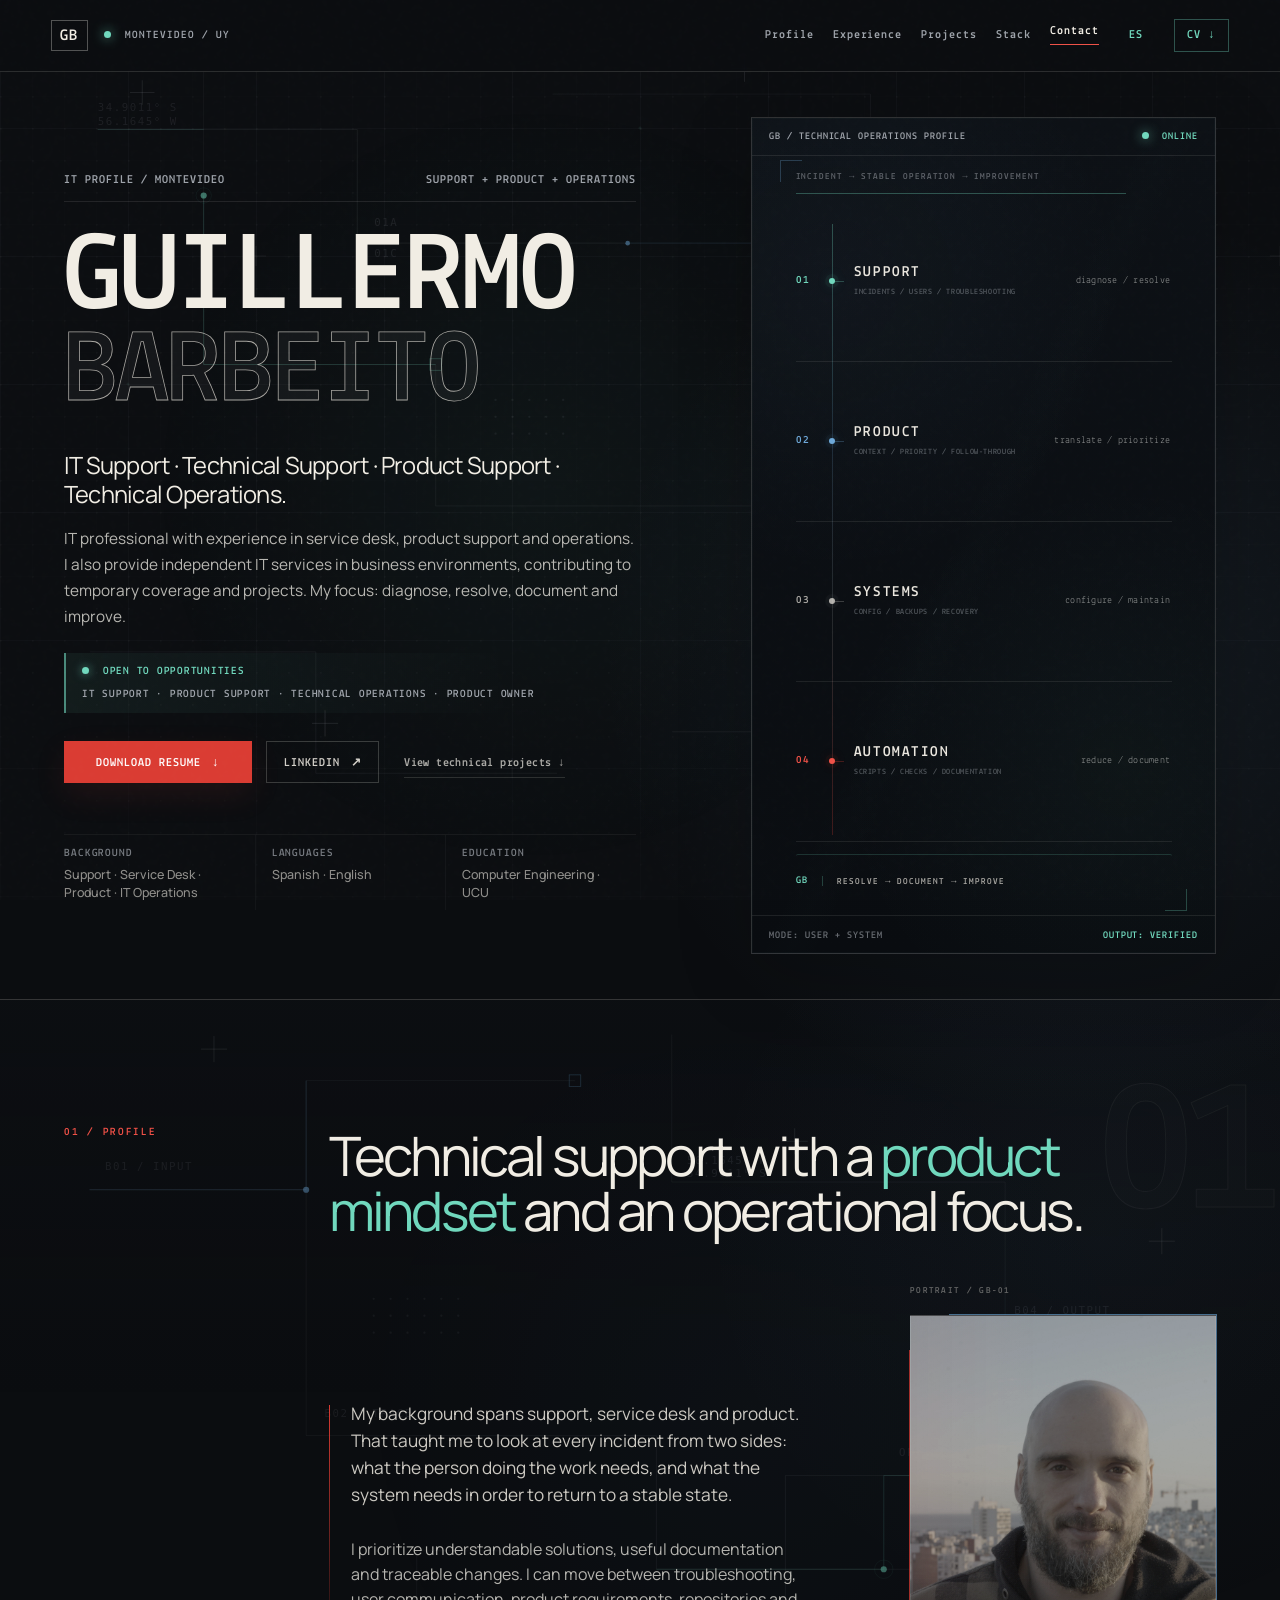
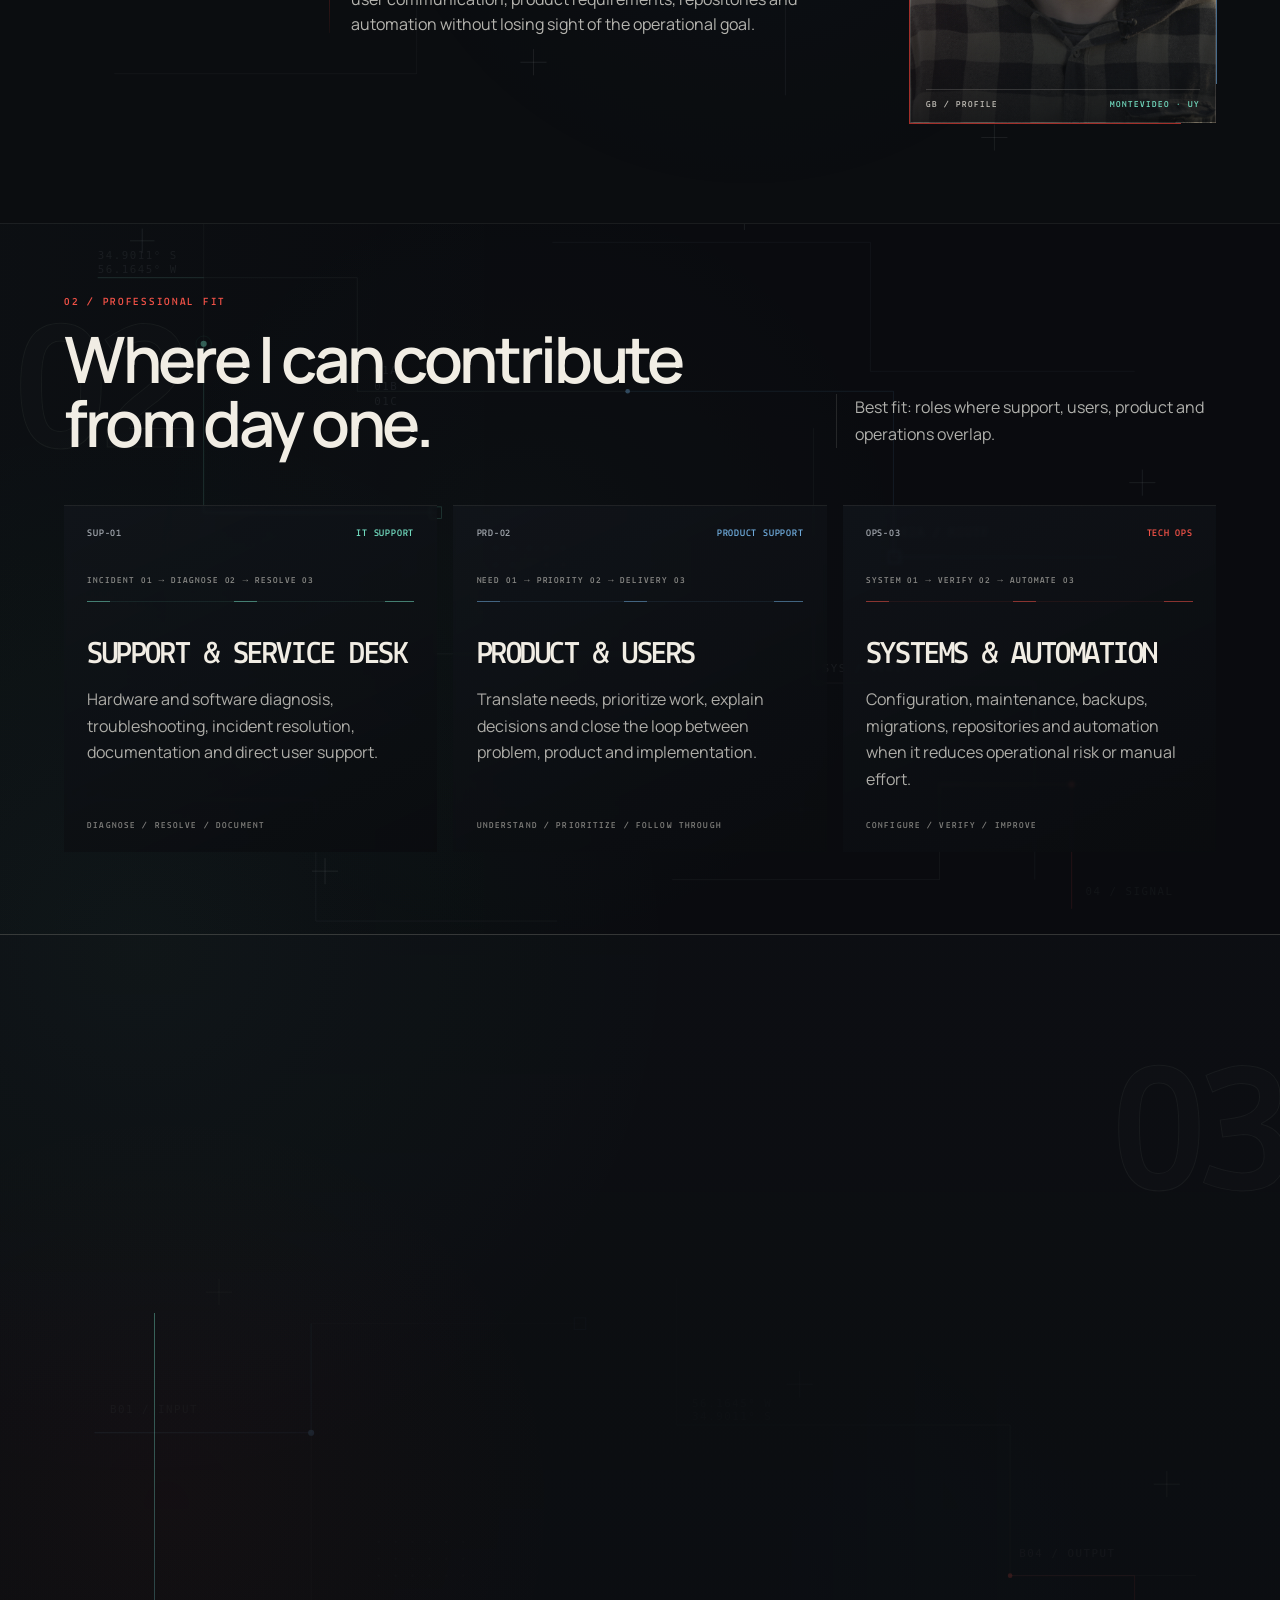
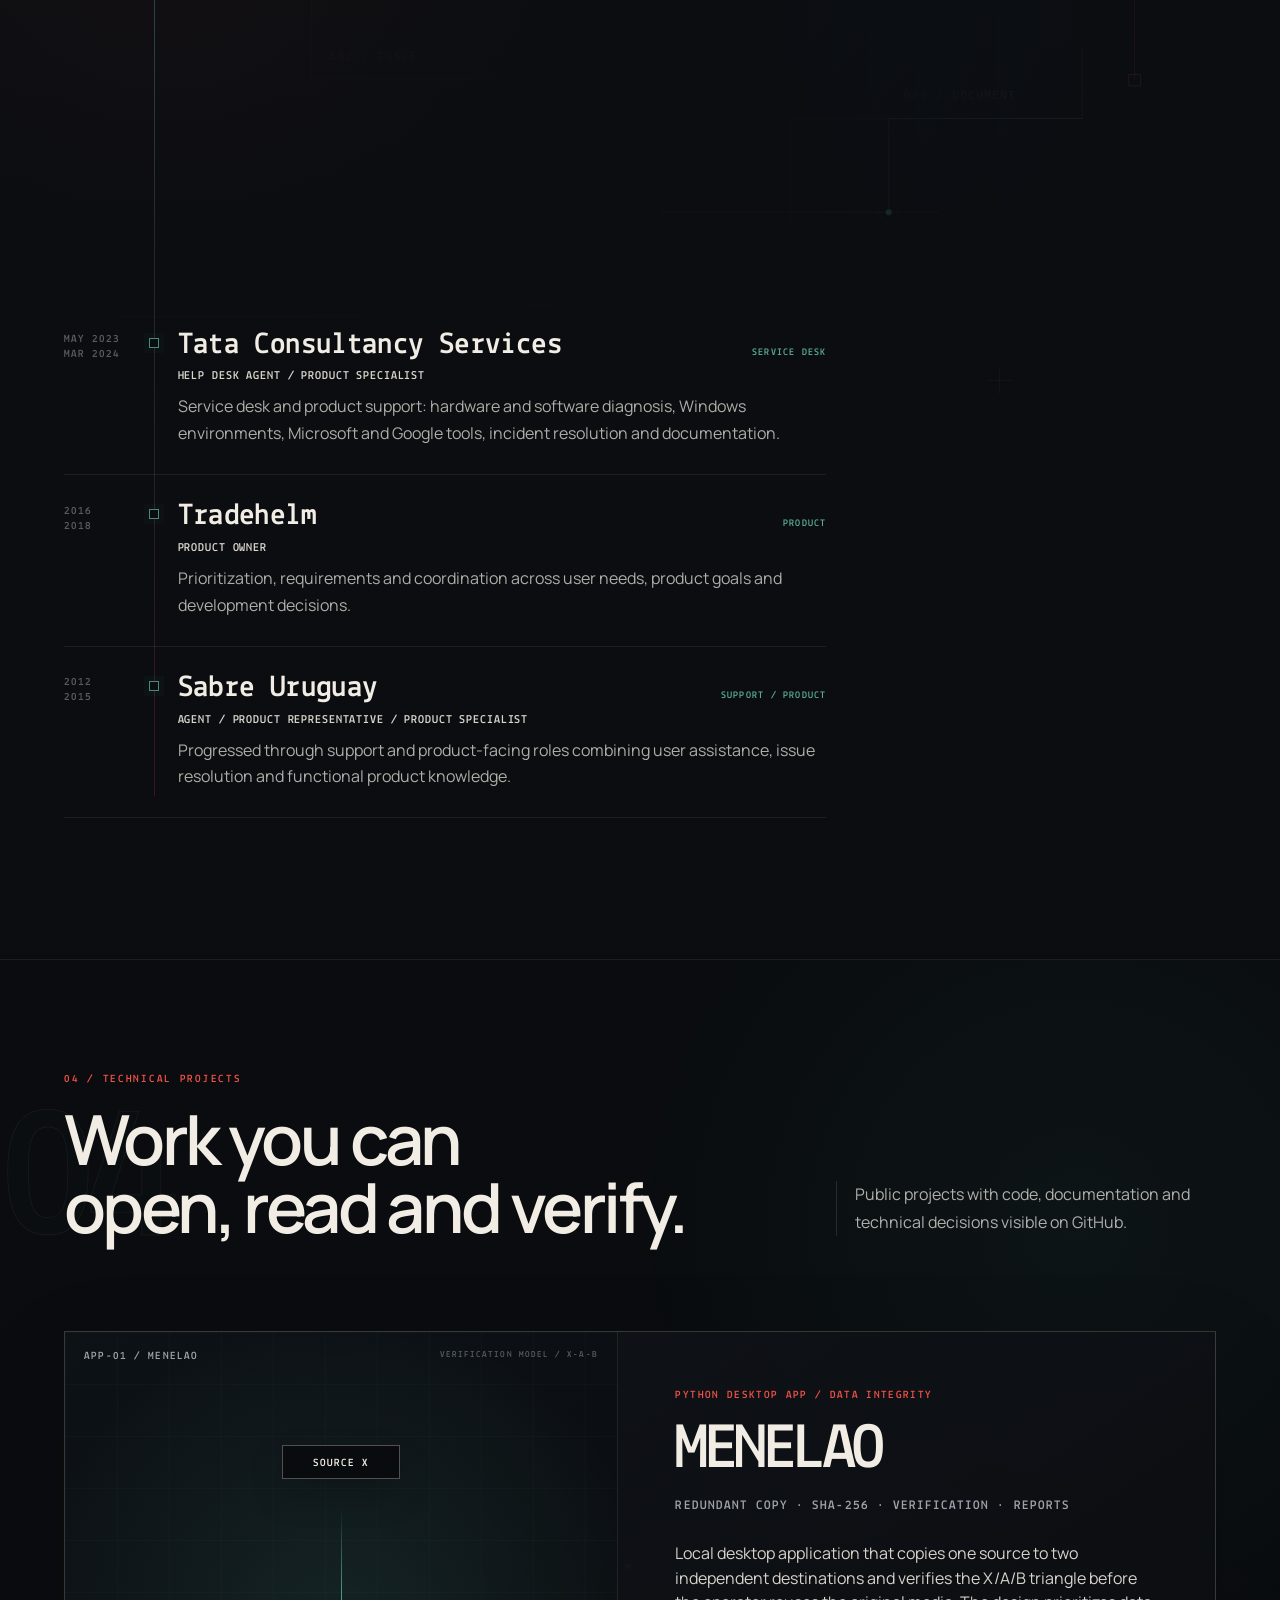
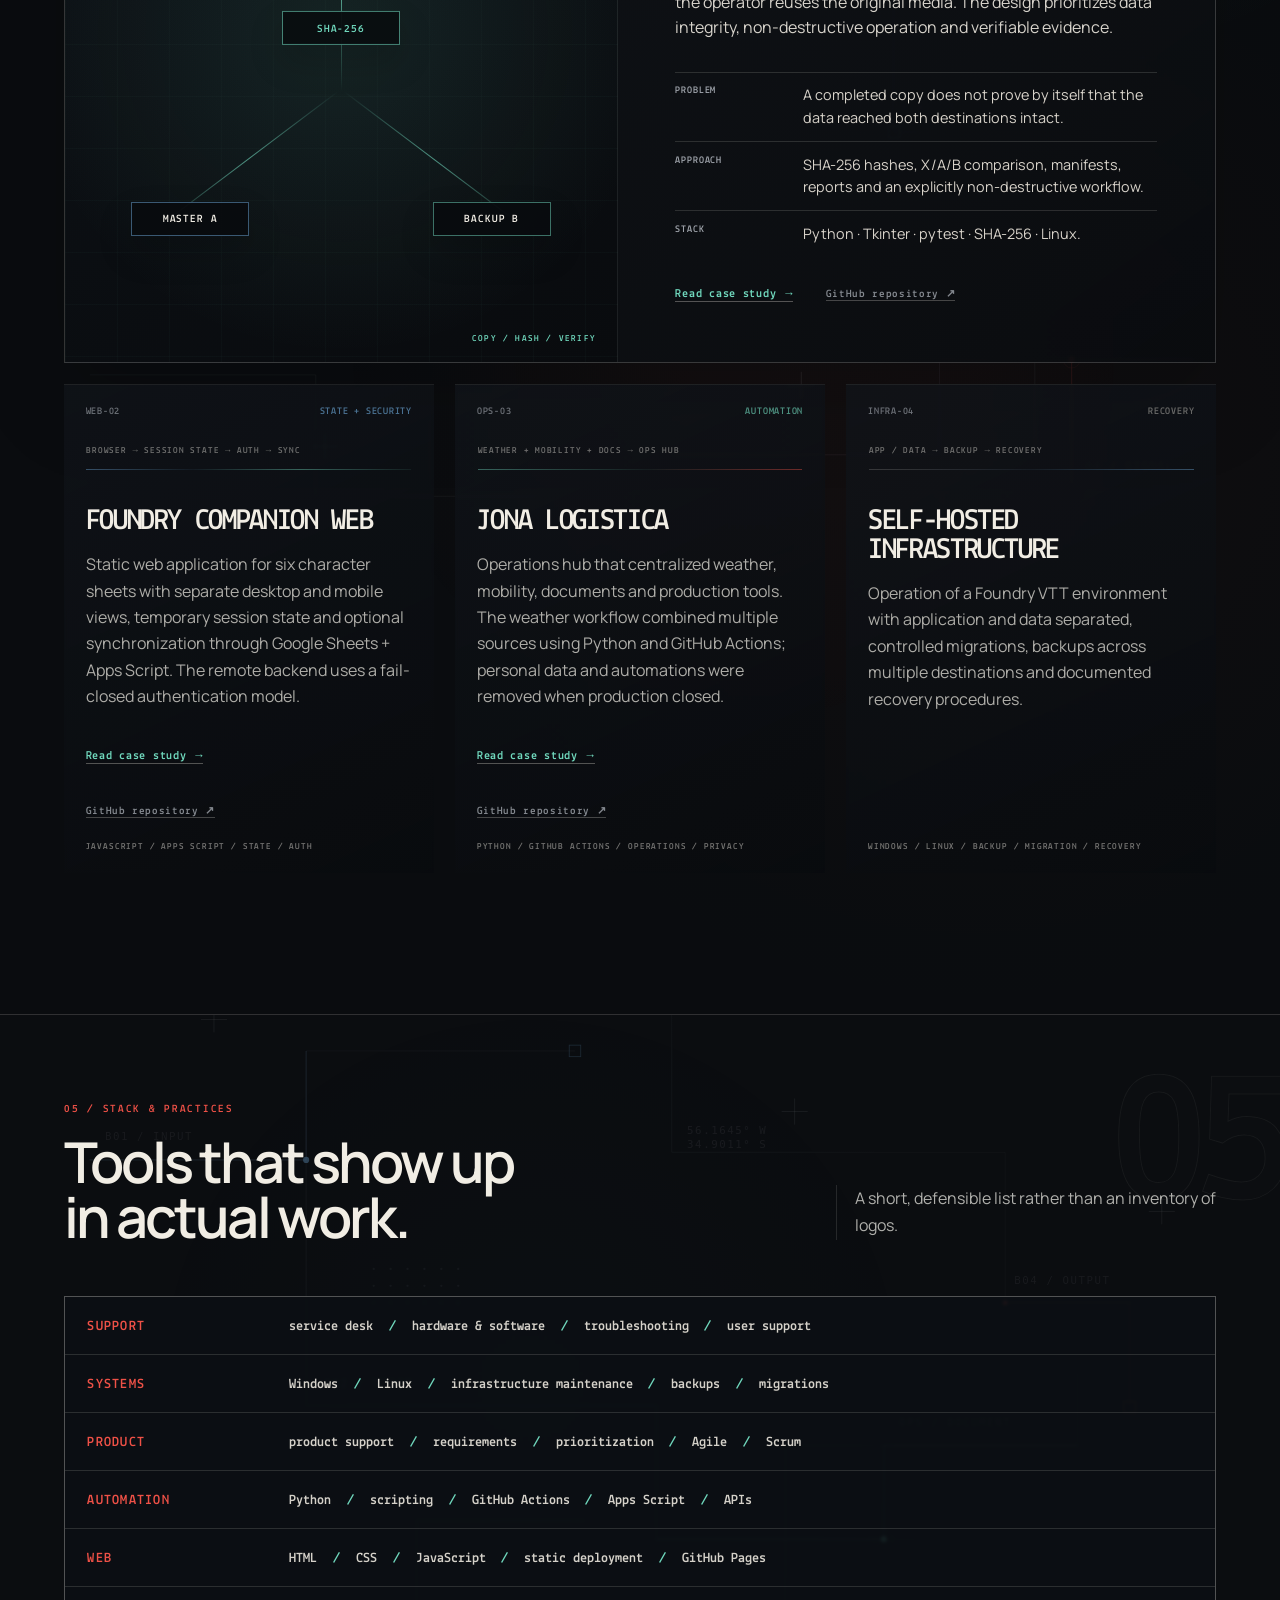
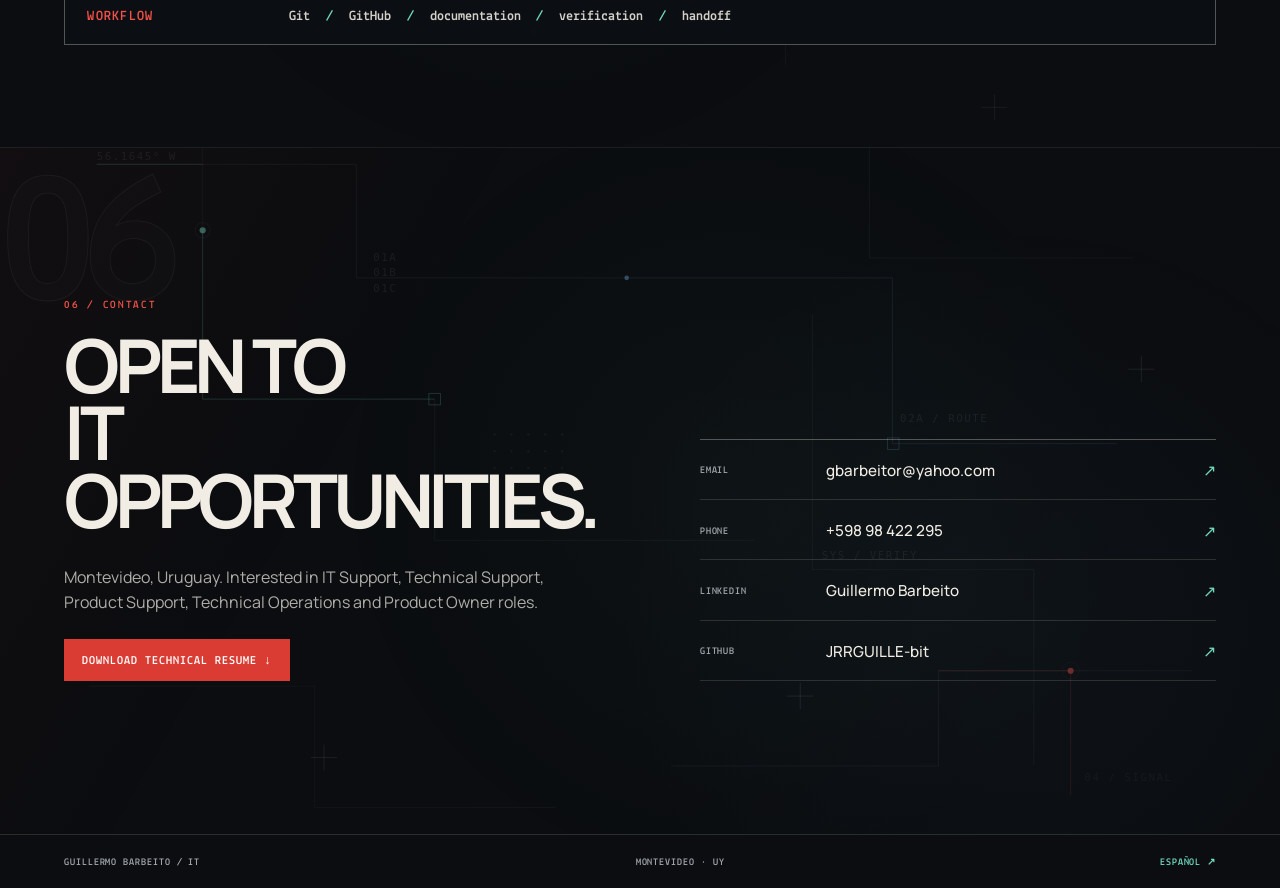
==== commit 65ef219c: "Send IT pageviews explicitly to GoatCounter" ====
--- a/en/index.html
+++ b/en/index.html
@@ -458,12 +458,13 @@
 
   <script src="../script.js"></script>
   <script>
-    window.goatcounter = {
-      path: function () {
-        return '/it' + (window.location.pathname || '/') + window.location.search;
-      }
-    };
+    window.goatcounter = { no_onload: true };
   </script>
-  <script data-goatcounter="https://jrrguille.goatcounter.com/count" async src="//gc.zgo.at/count.js"></script>
+  <script
+    data-goatcounter="https://jrrguille.goatcounter.com/count"
+    async
+    src="//gc.zgo.at/count.js"
+    onload="window.goatcounter.count({path: '/it' + (window.location.pathname || '/') + window.location.search}); window.goatcounter.bind_events();"
+  ></script>
 </body>
 </html>
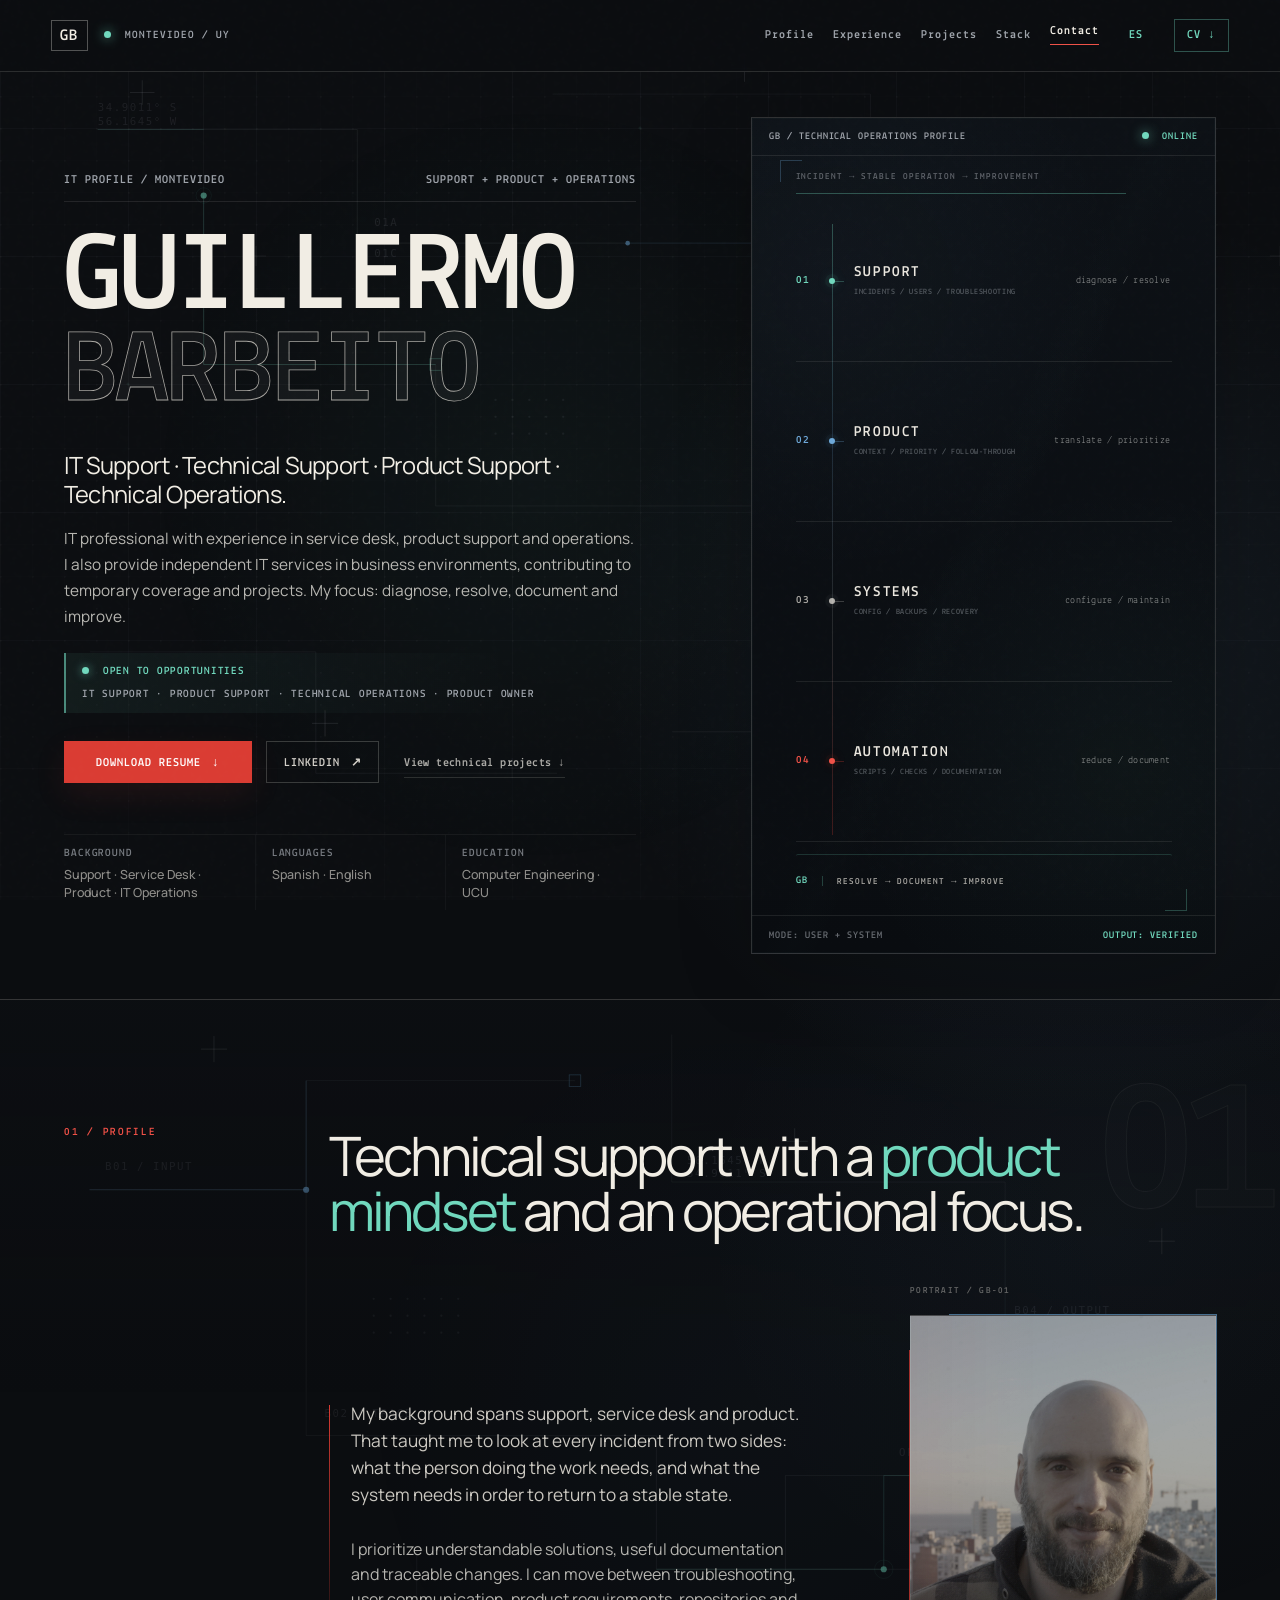
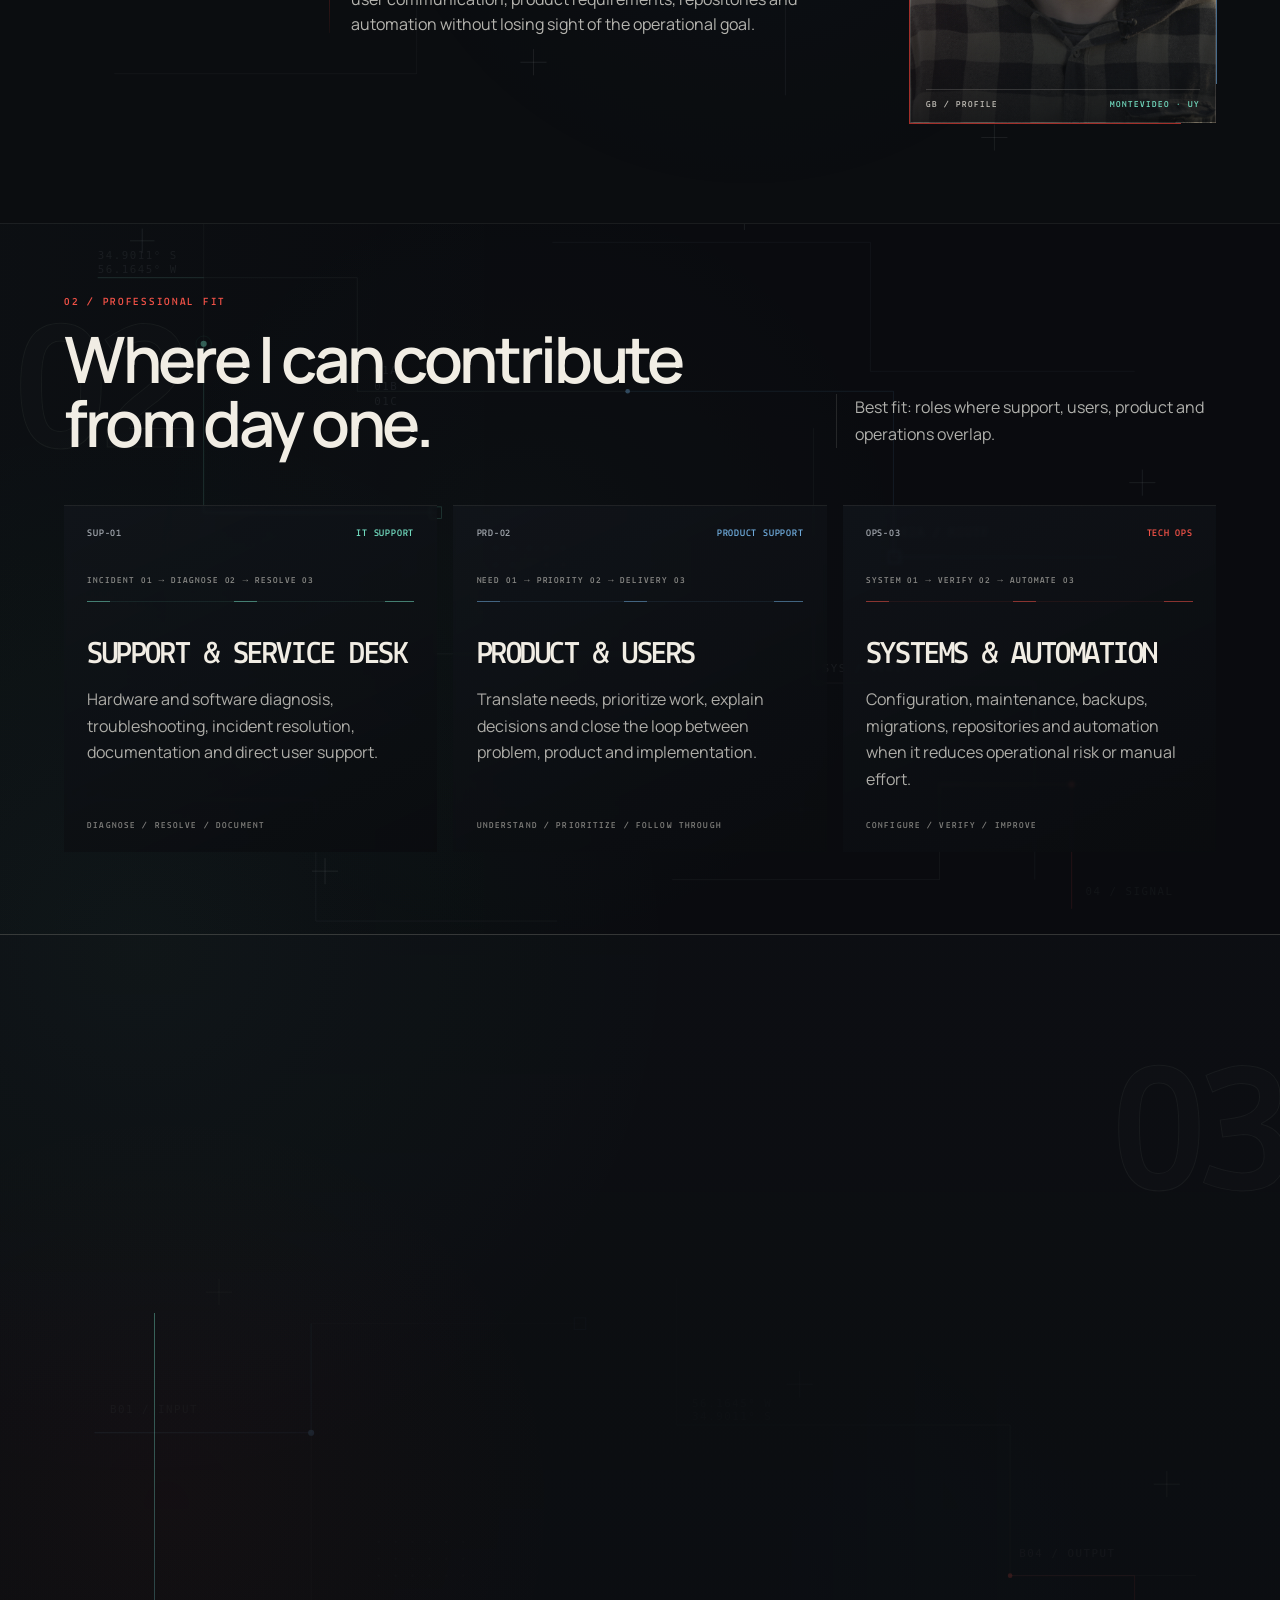
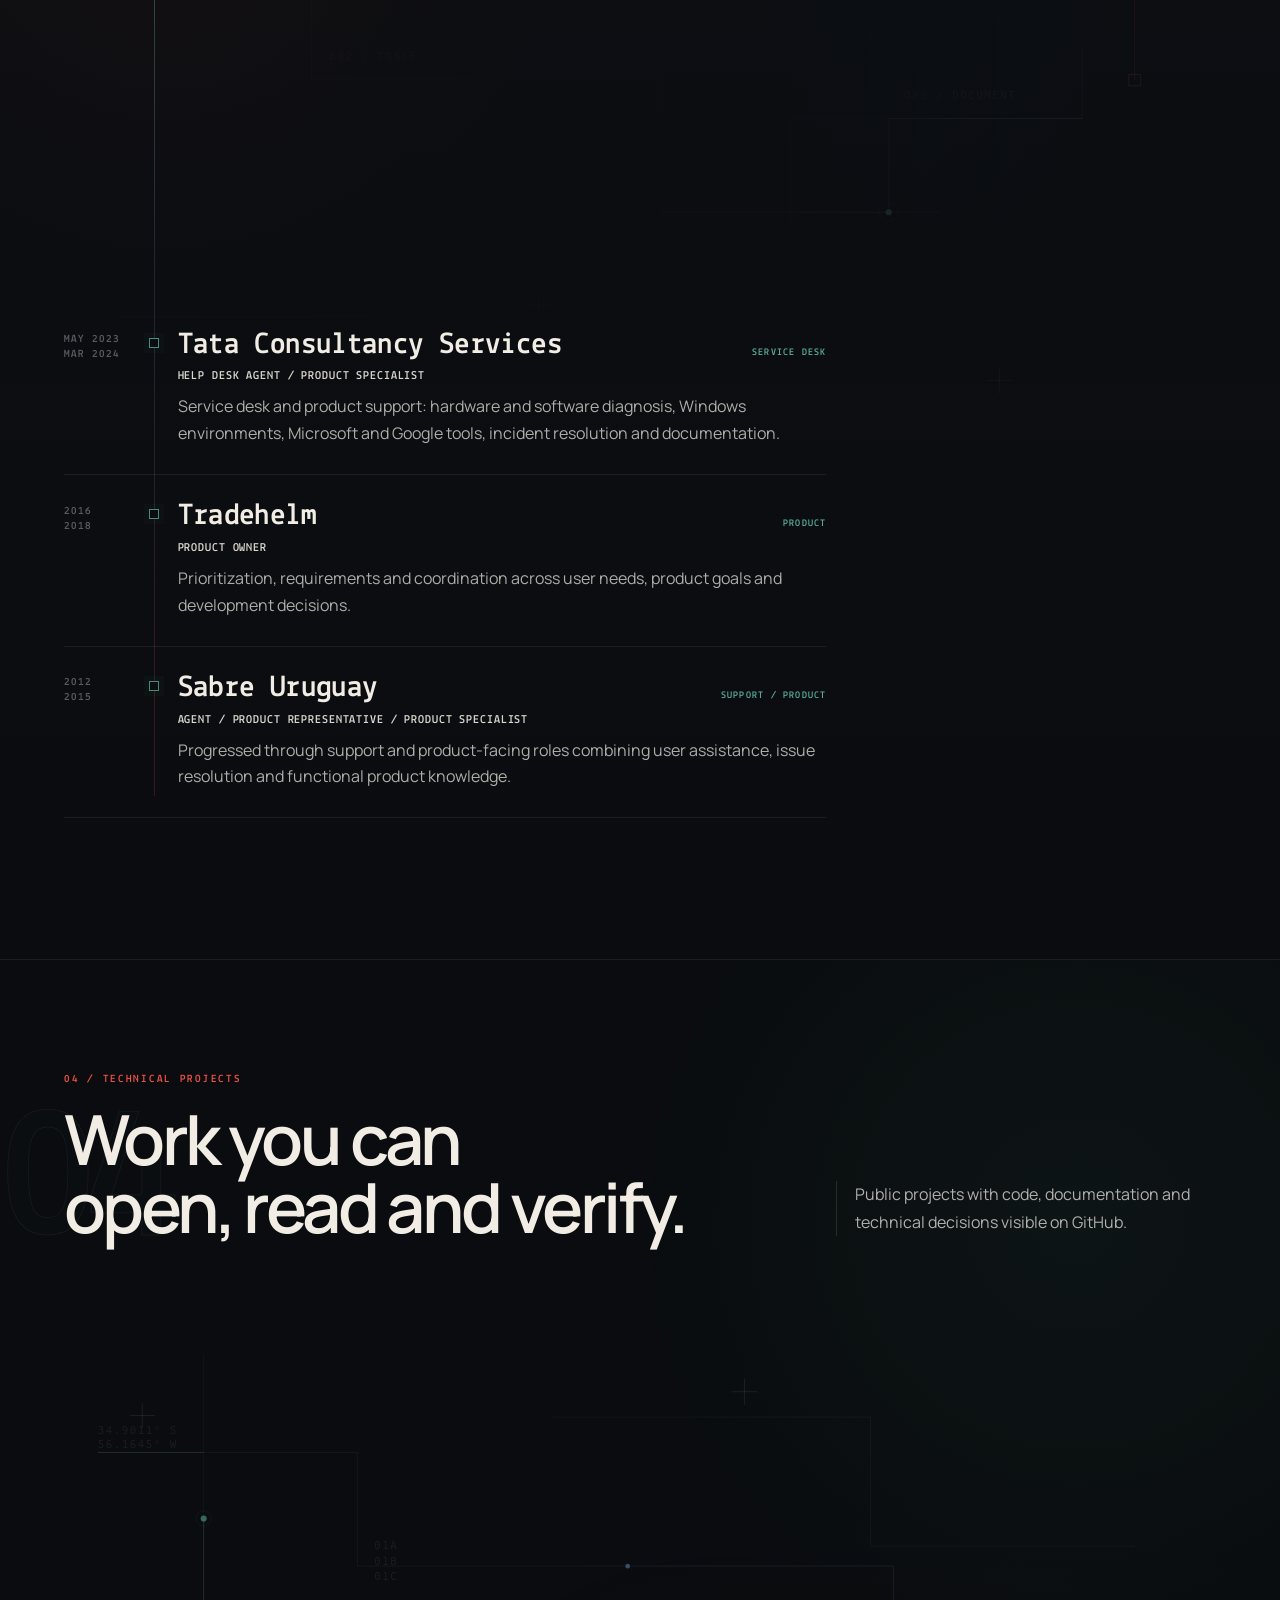
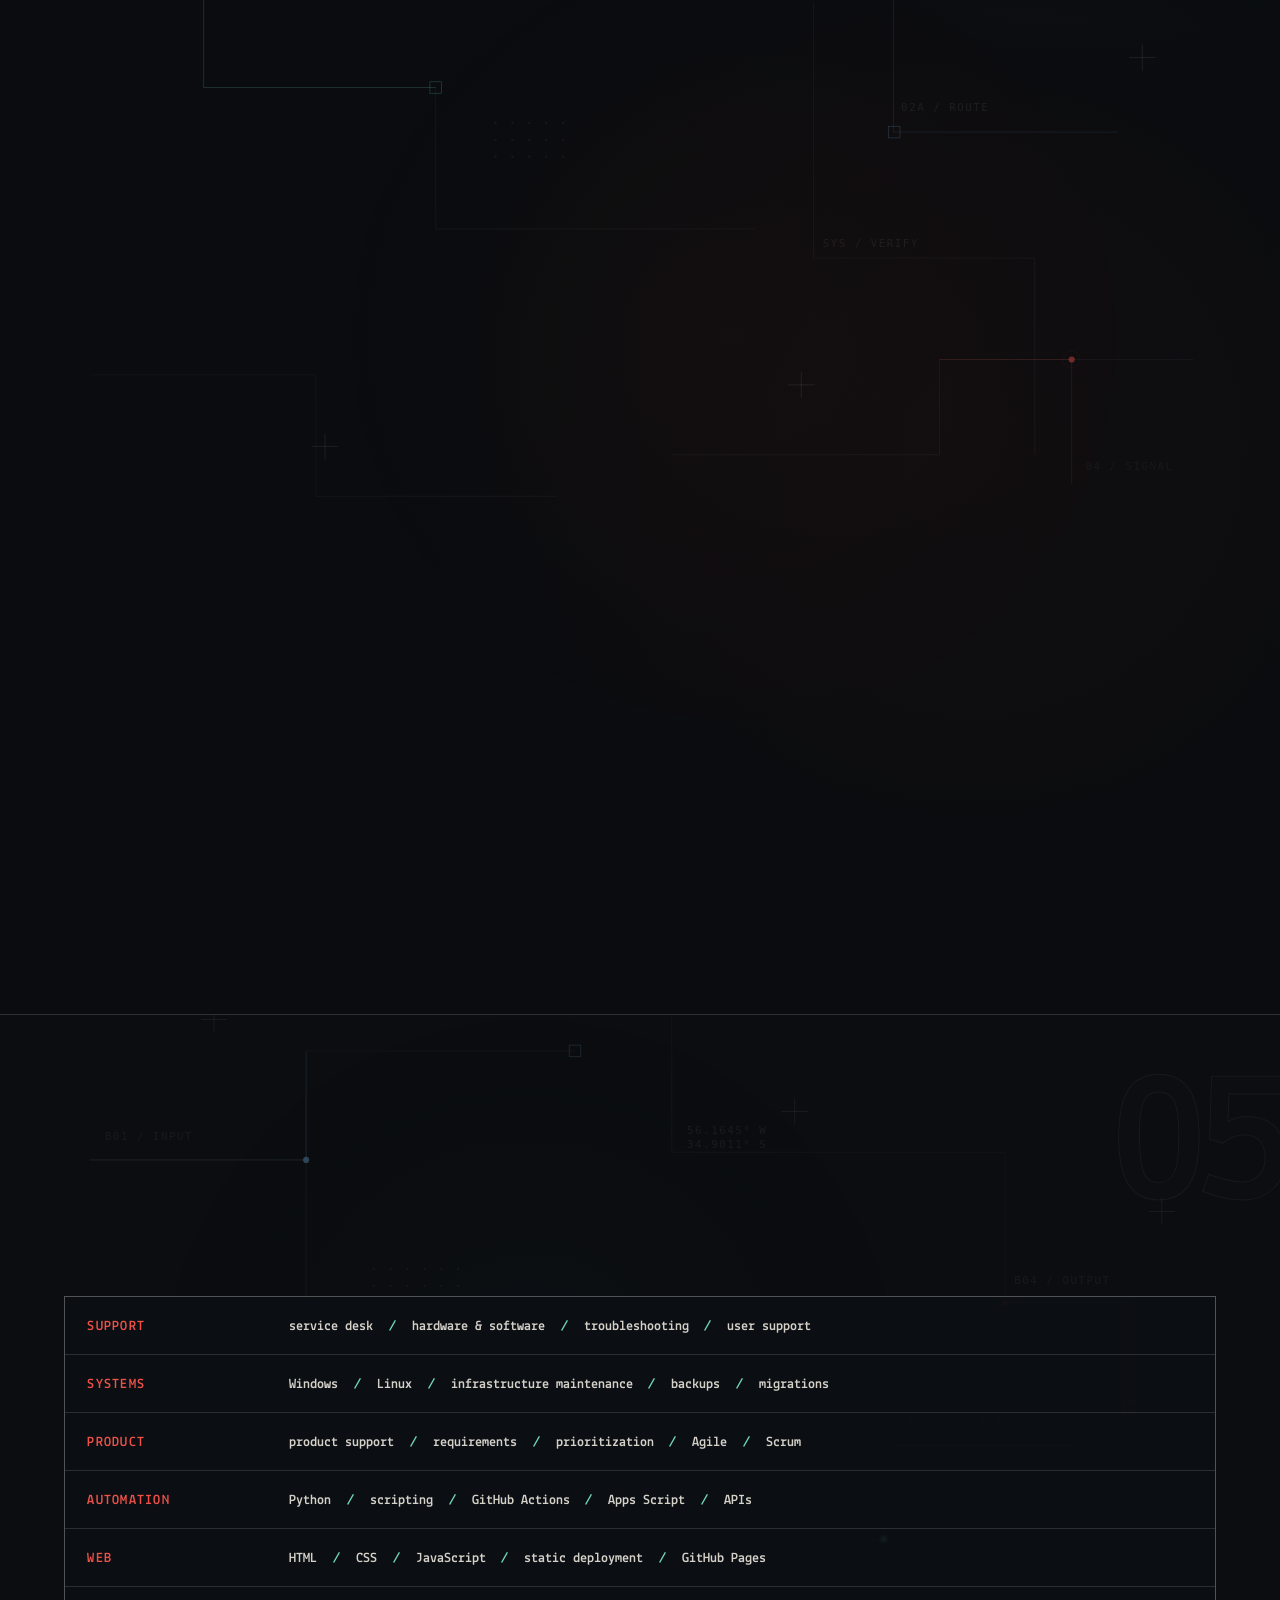
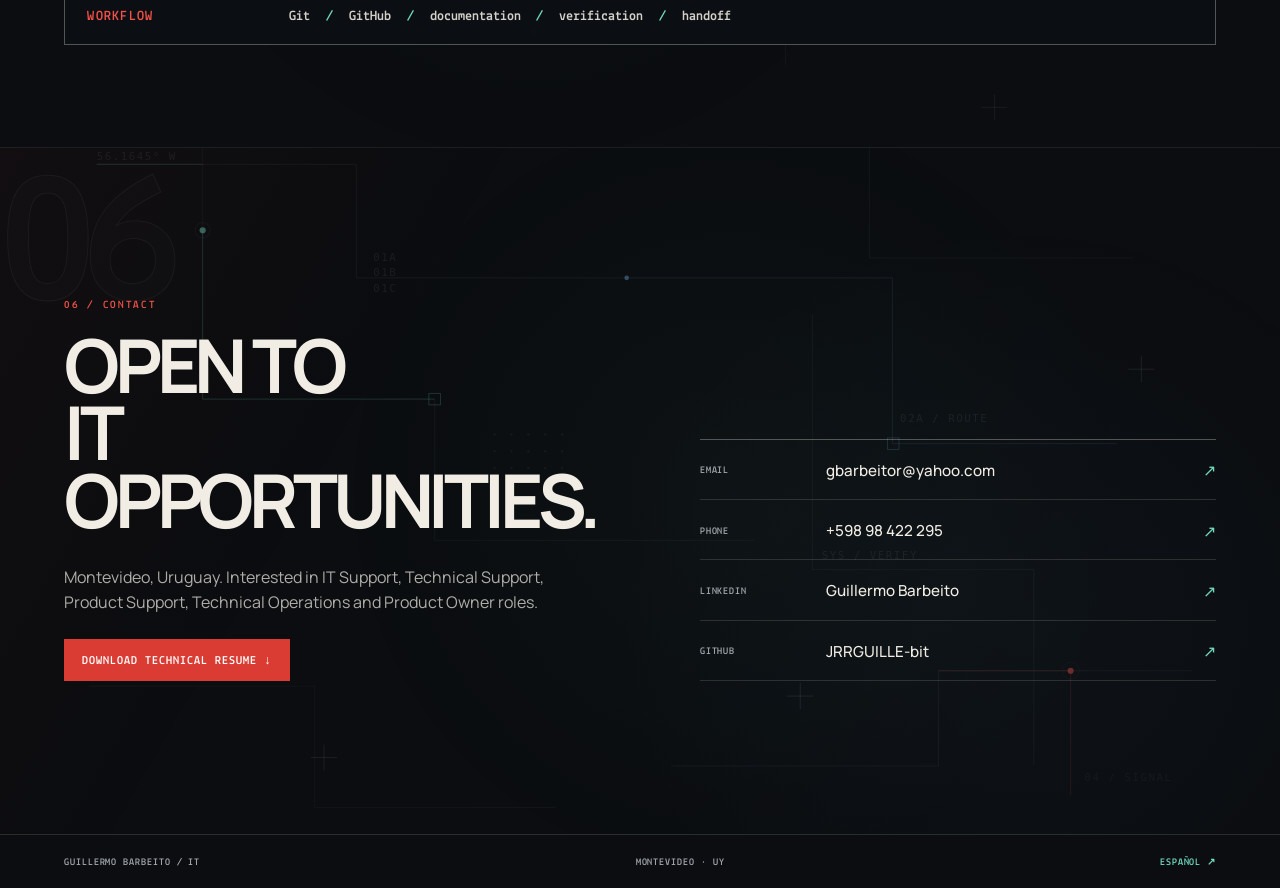
==== commit 8adadbd7: "Use explicit per-page GoatCounter paths for IT" ====
--- a/en/index.html
+++ b/en/index.html
@@ -457,14 +457,11 @@
   </footer>
 
   <script src="../script.js"></script>
-  <script>
-    window.goatcounter = { no_onload: true };
-  </script>
   <script
     data-goatcounter="https://jrrguille.goatcounter.com/count"
+    data-goatcounter-settings='{"path":"/it/guillermo-barbeito-it/en/"}'
     async
     src="//gc.zgo.at/count.js"
-    onload="window.goatcounter.count({path: '/it' + (window.location.pathname || '/') + window.location.search}); window.goatcounter.bind_events();"
   ></script>
 </body>
 </html>
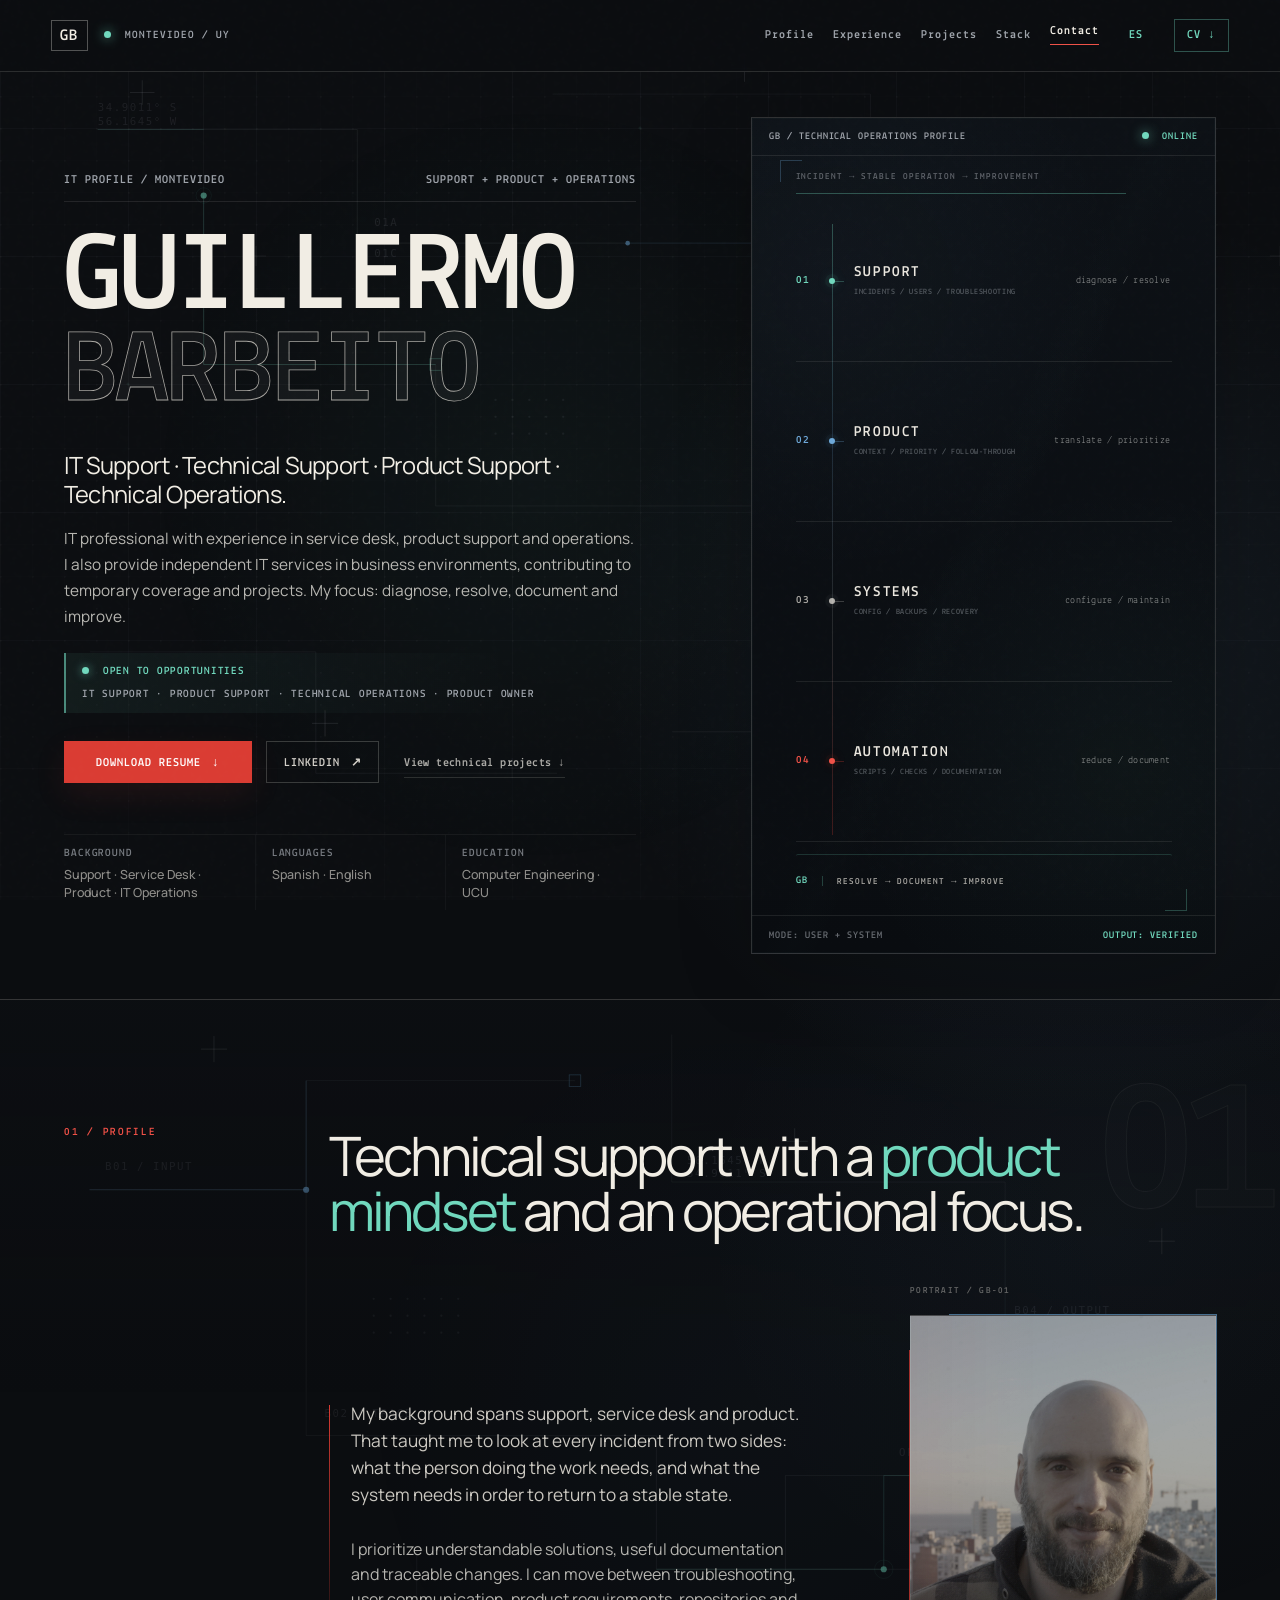
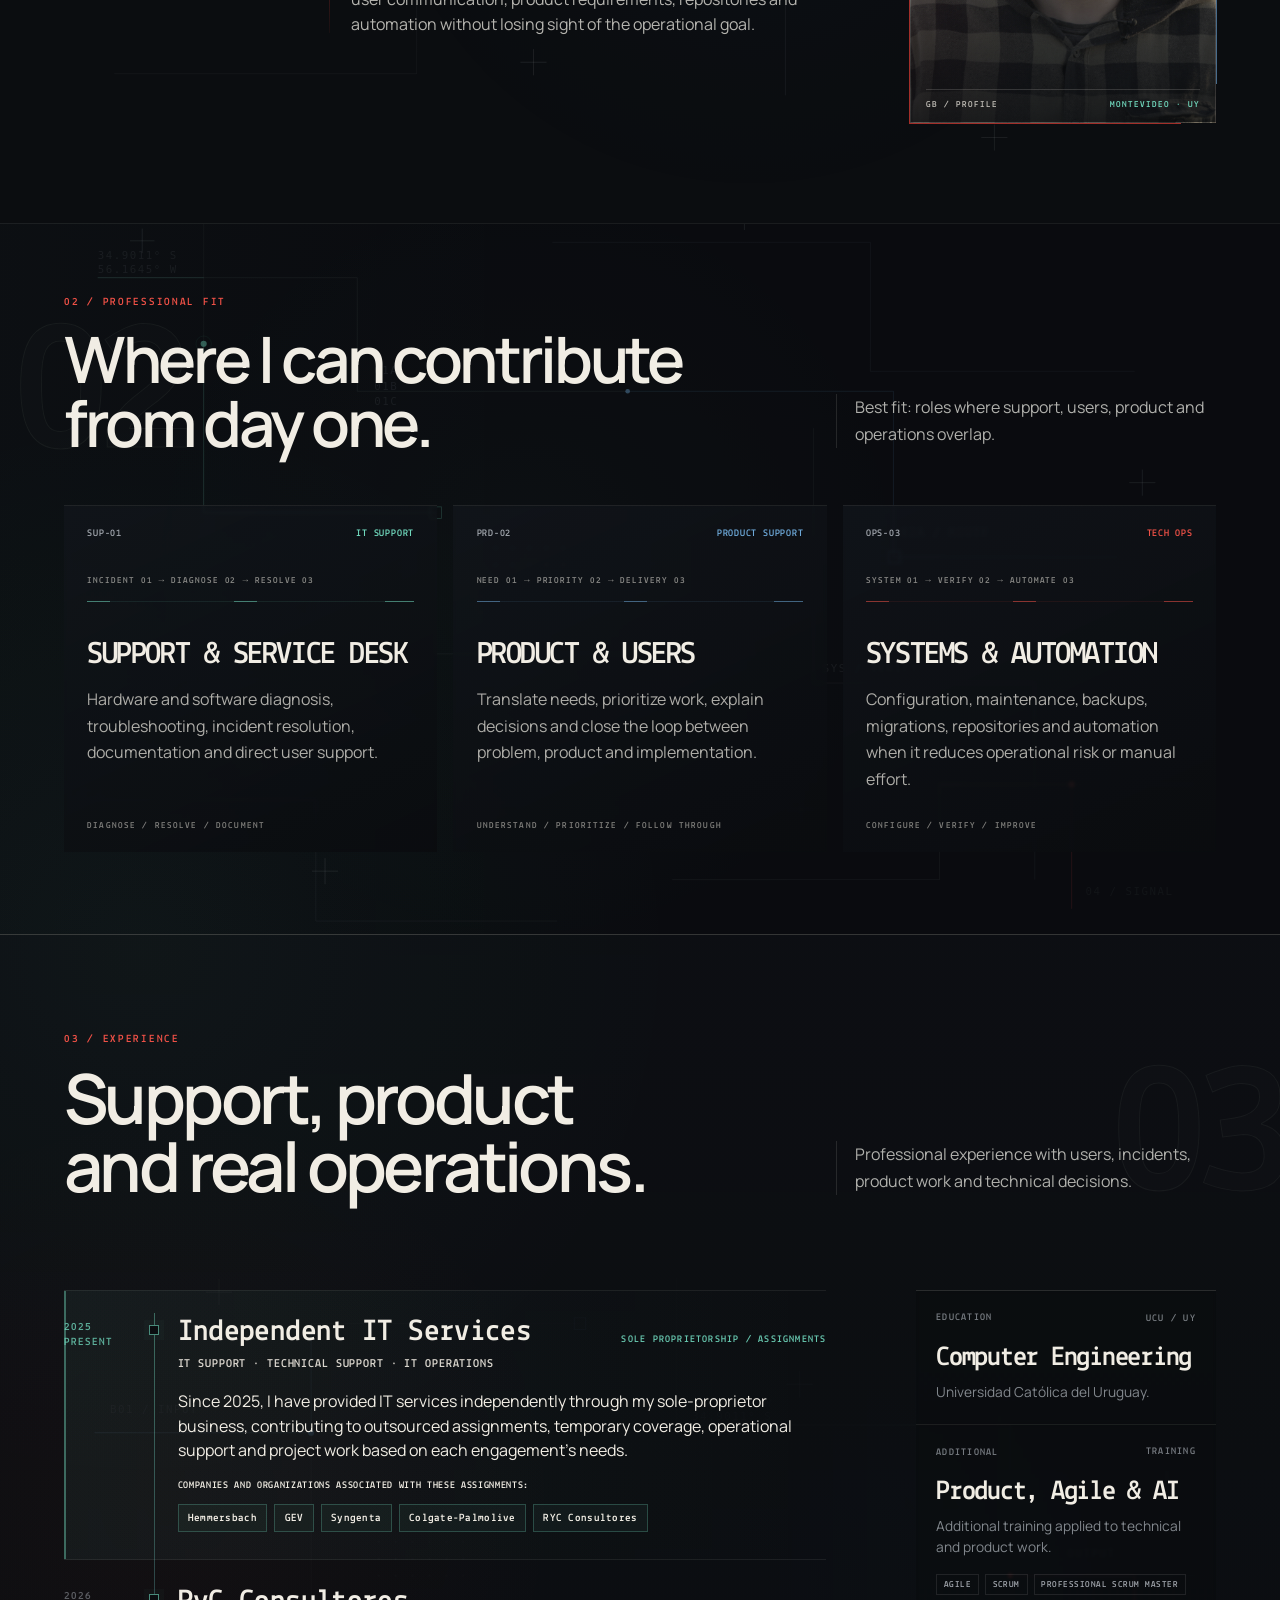
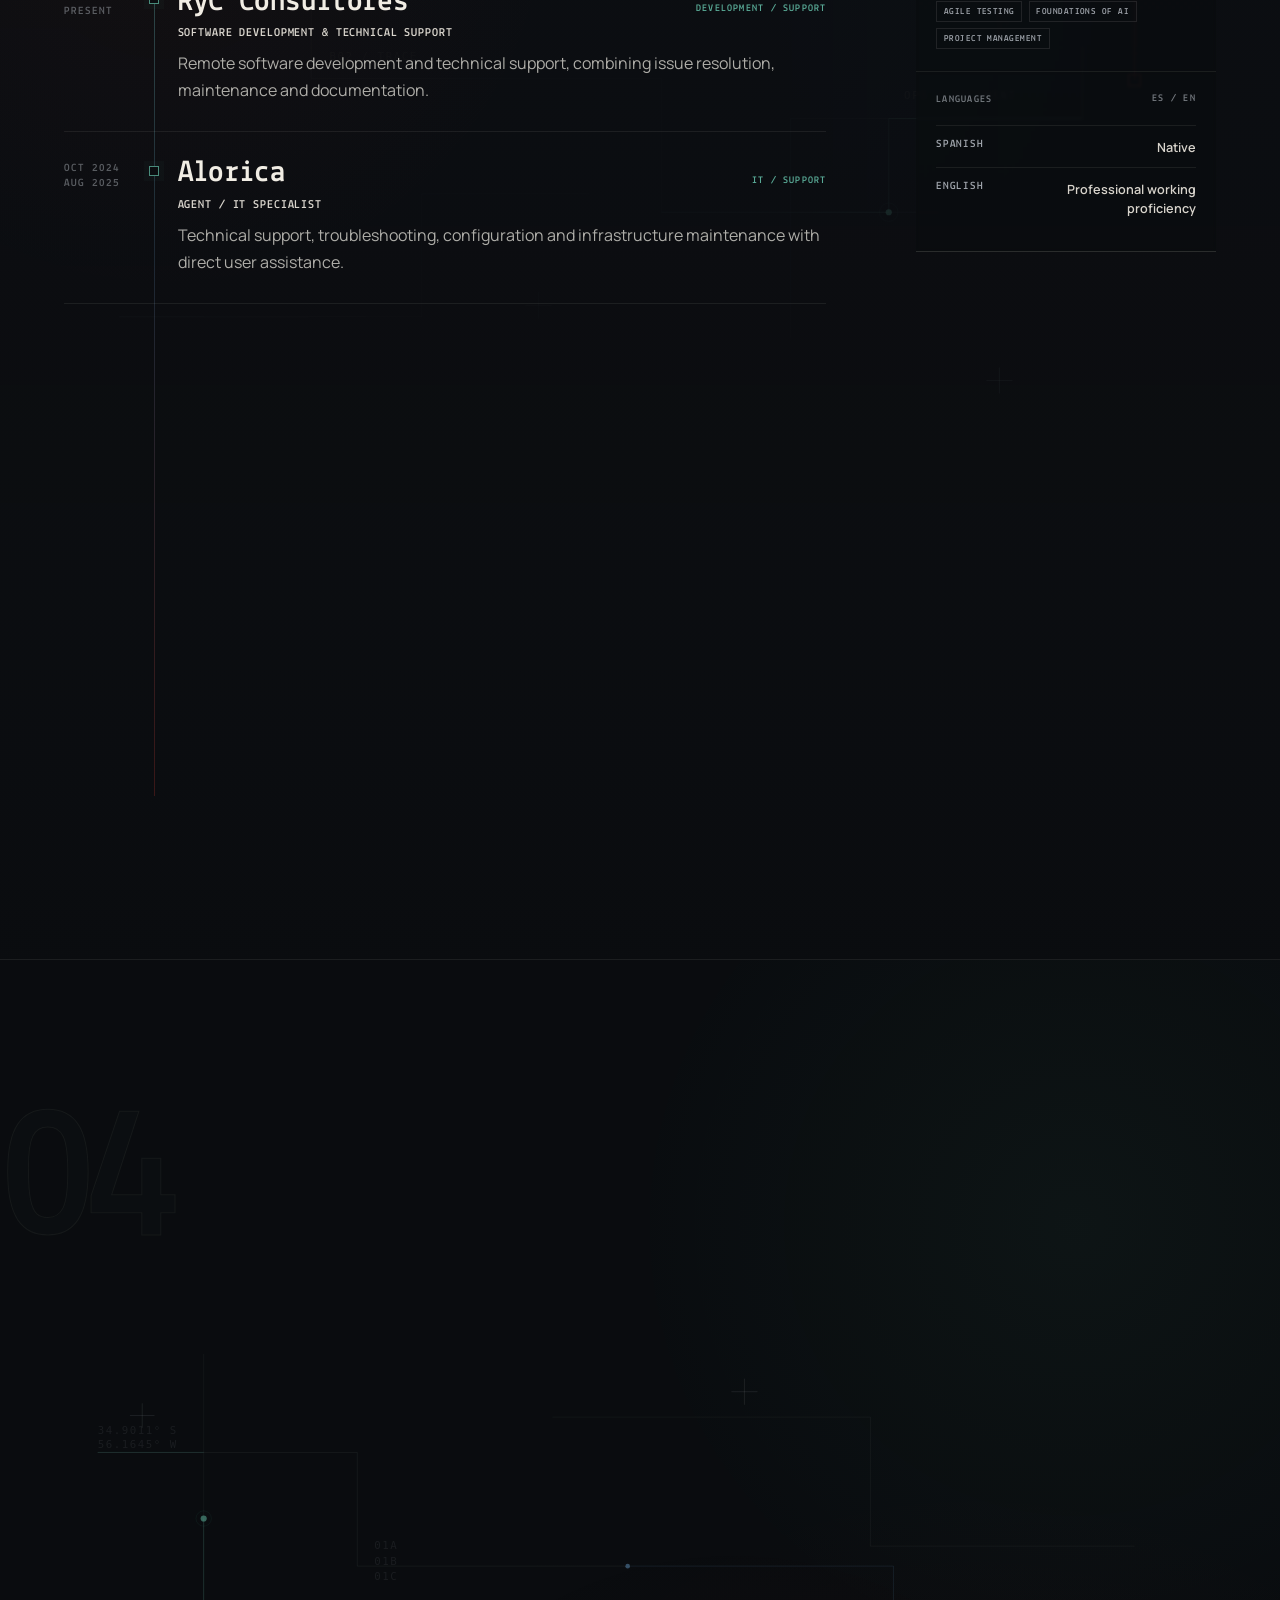
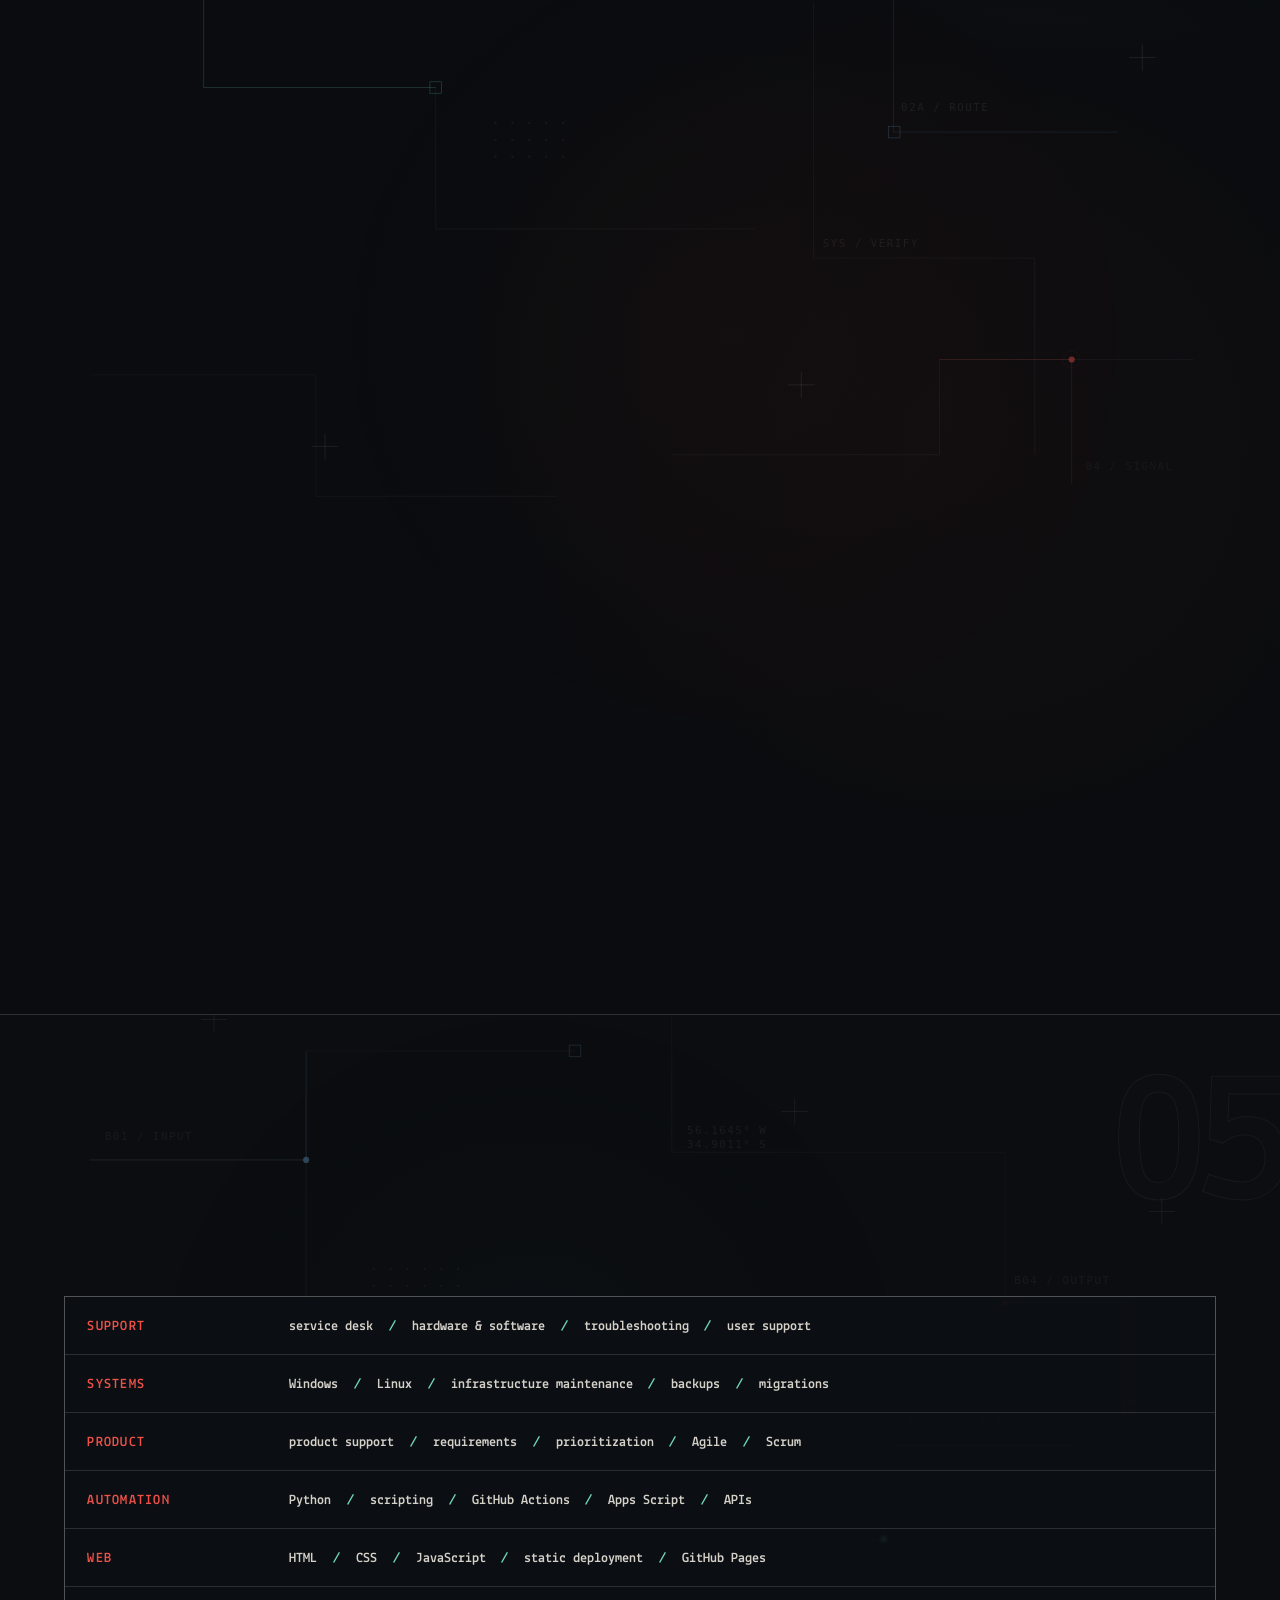
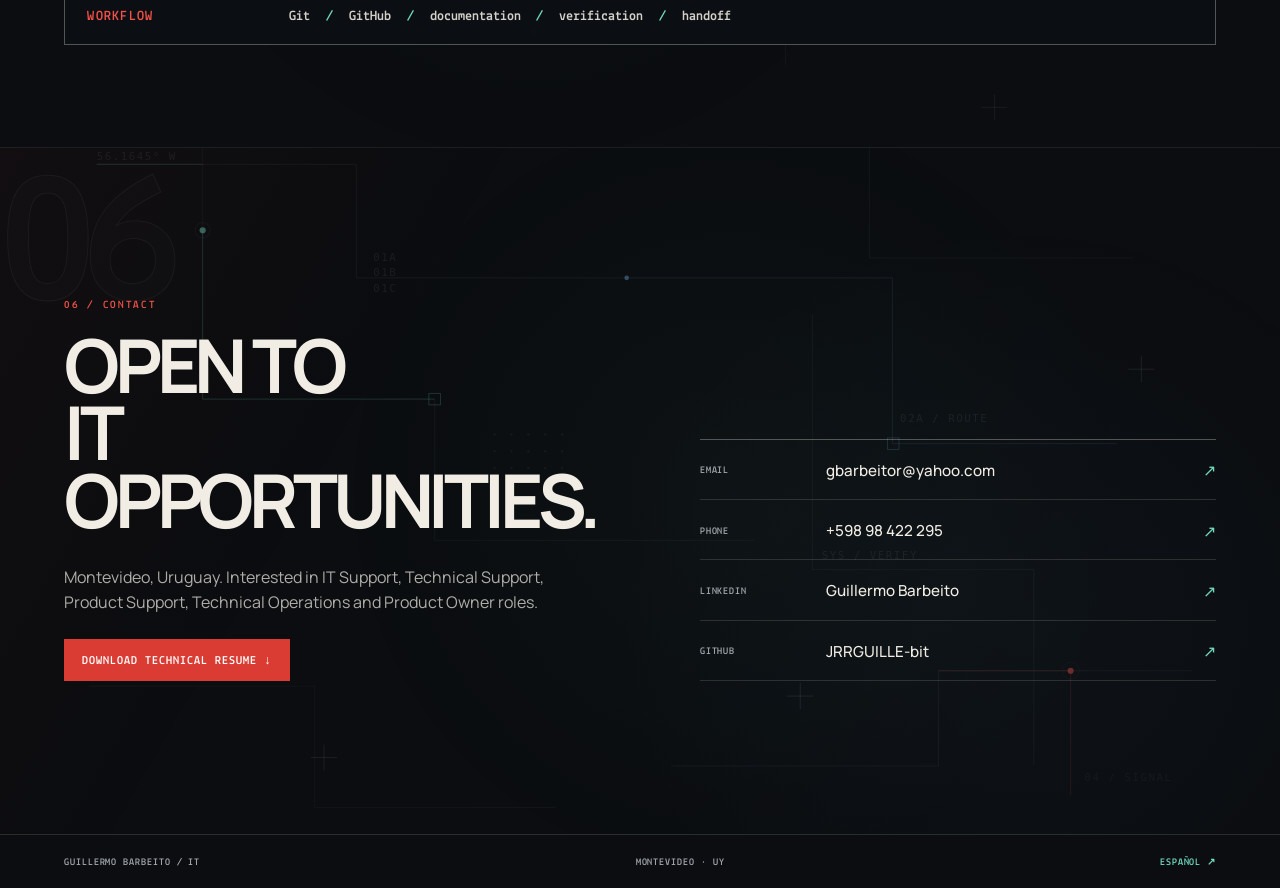
==== commit b908d0a0: "Use GoatCounter canonical paths for IT pages" ====
--- a/en/index.html
+++ b/en/index.html
@@ -457,11 +457,6 @@
   </footer>
 
   <script src="../script.js"></script>
-  <script
-    data-goatcounter="https://jrrguille.goatcounter.com/count"
-    data-goatcounter-settings='{"path":"/it/guillermo-barbeito-it/en/"}'
-    async
-    src="//gc.zgo.at/count.js"
-  ></script>
+  <script data-goatcounter="https://jrrguille.goatcounter.com/count" async src="//gc.zgo.at/count.js"></script>
 </body>
 </html>
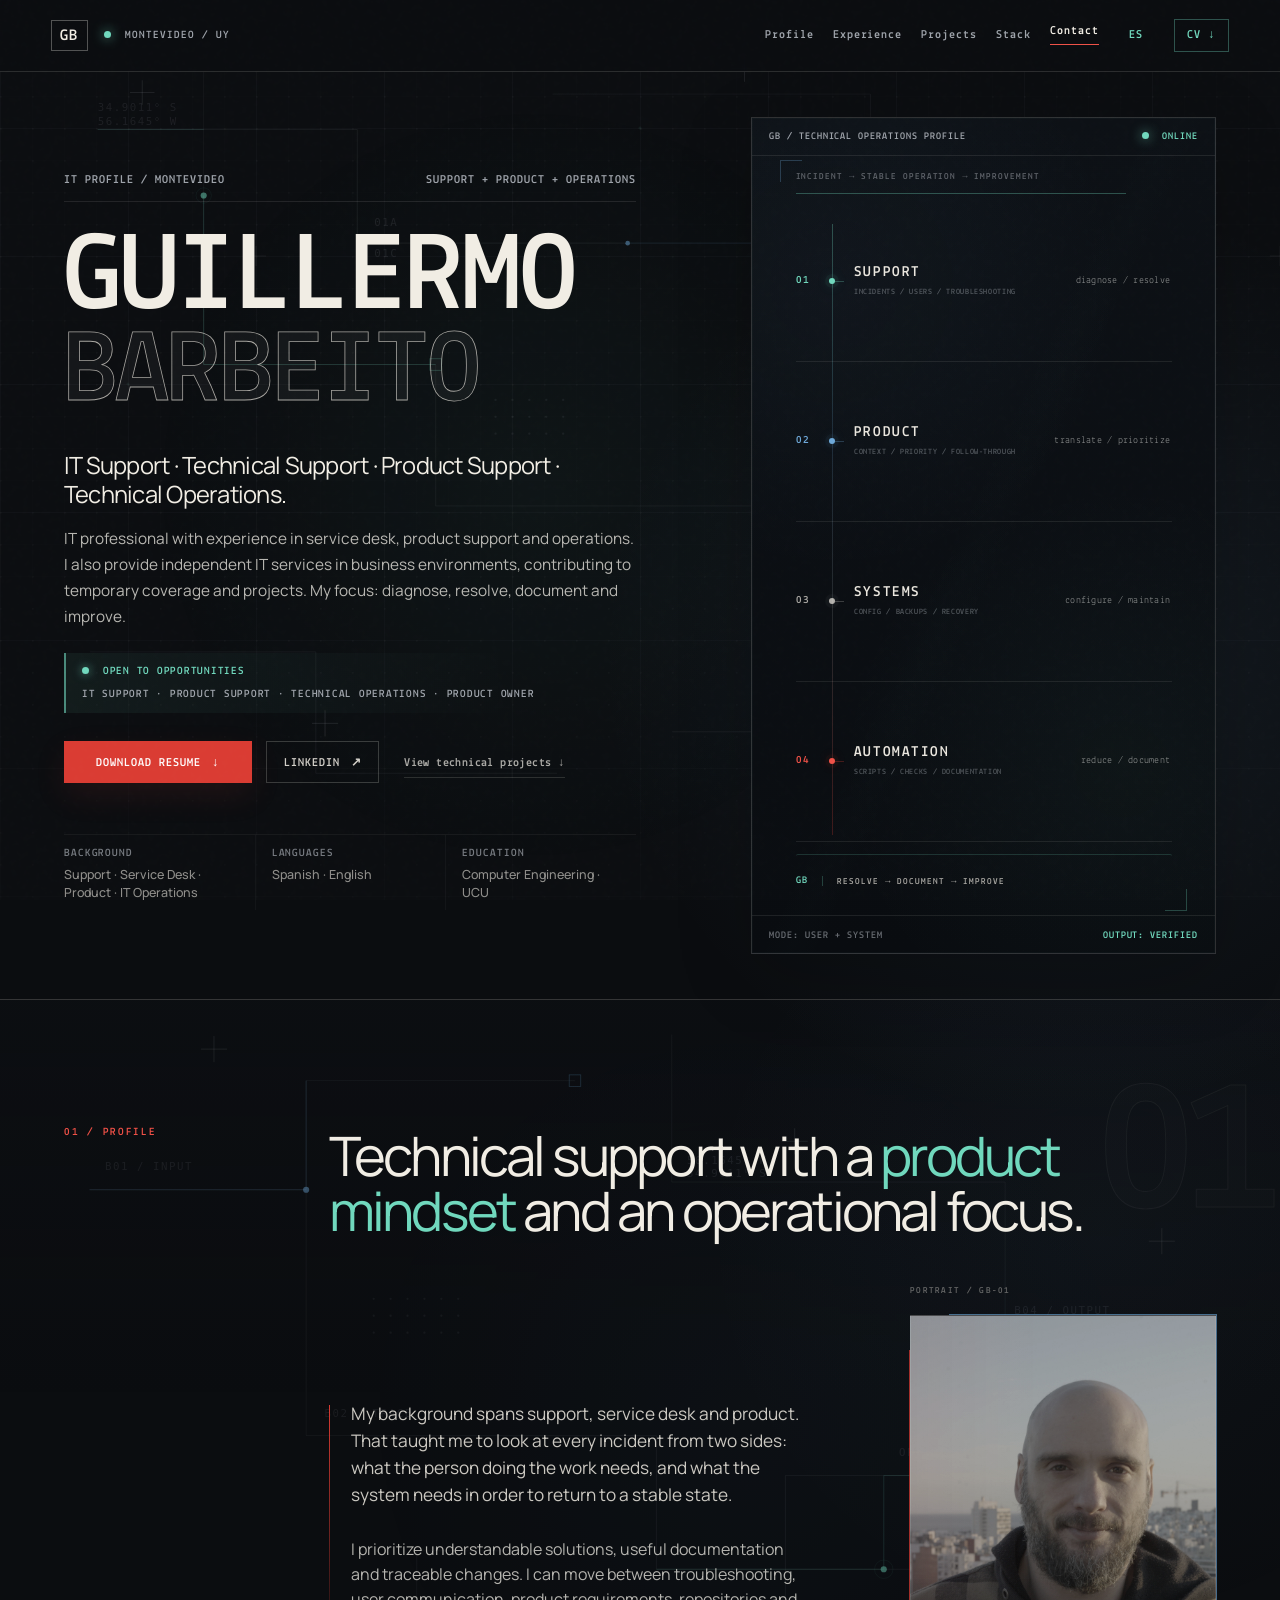
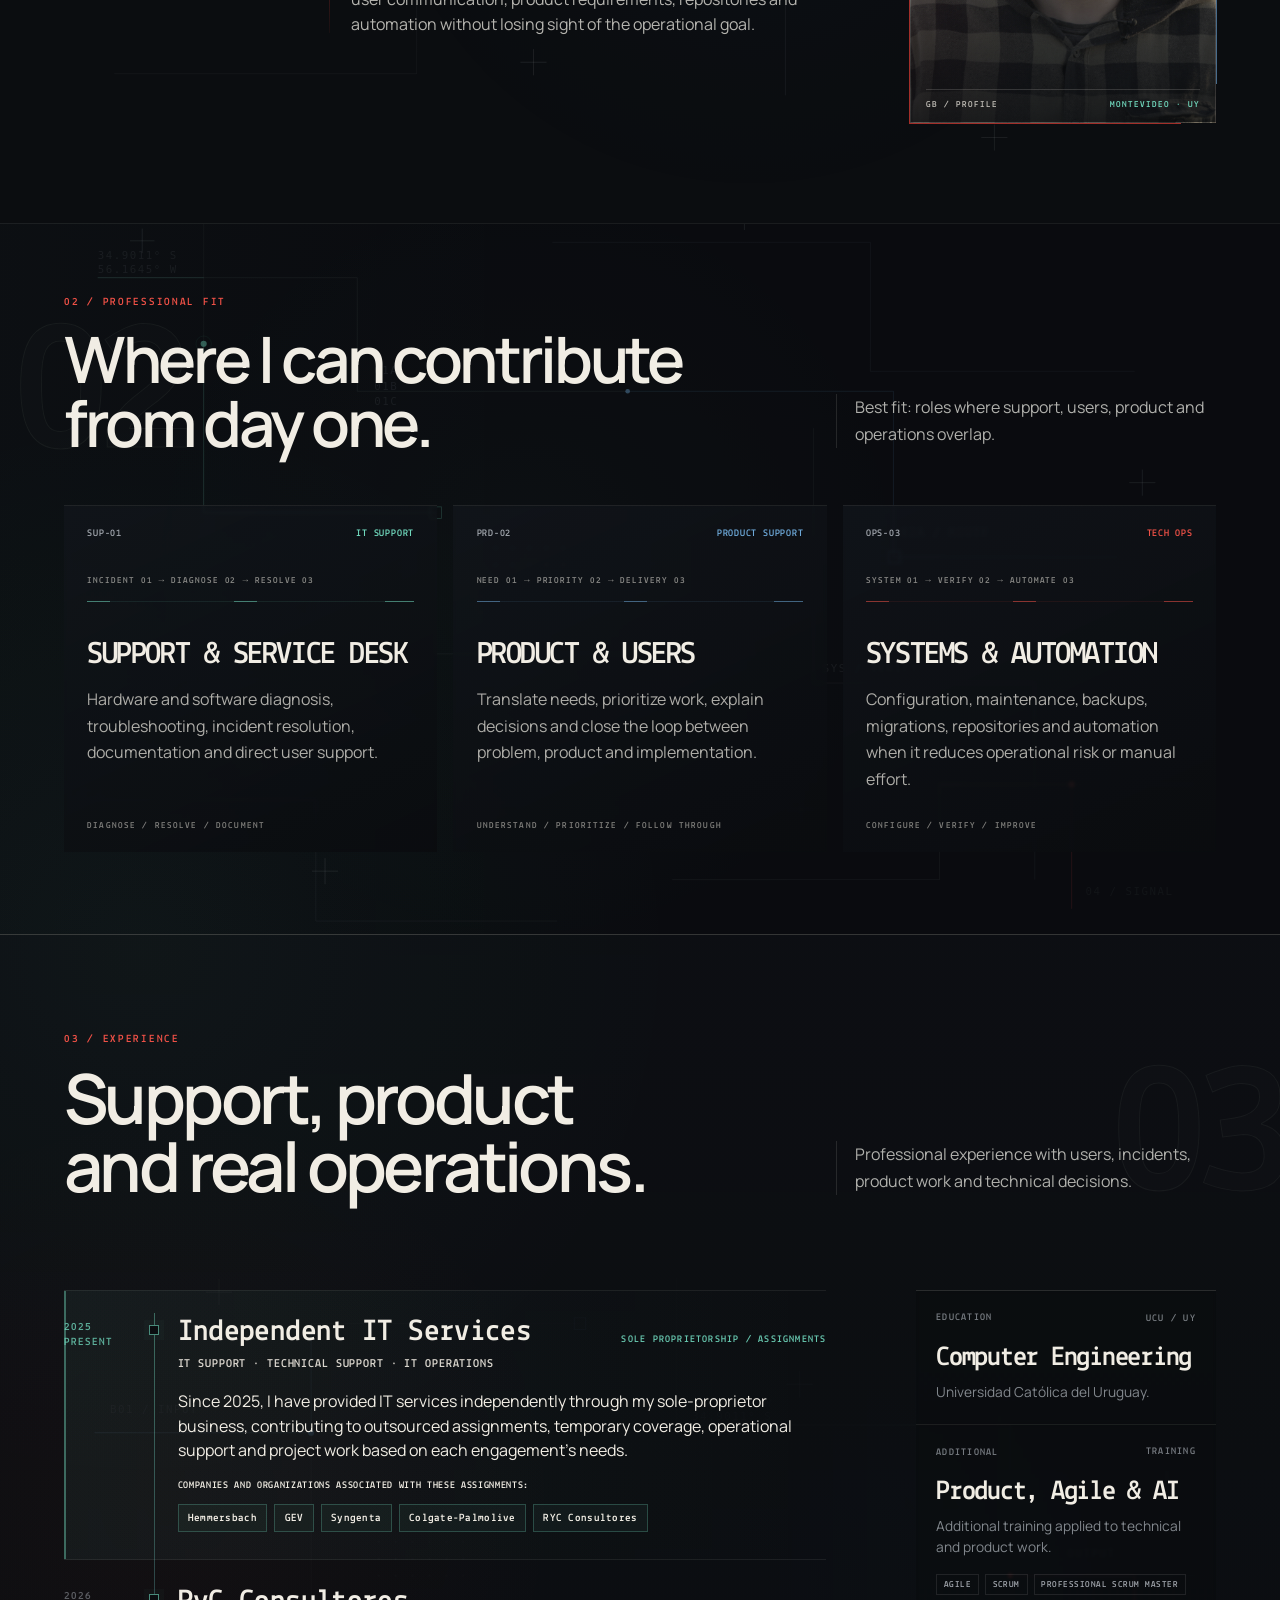
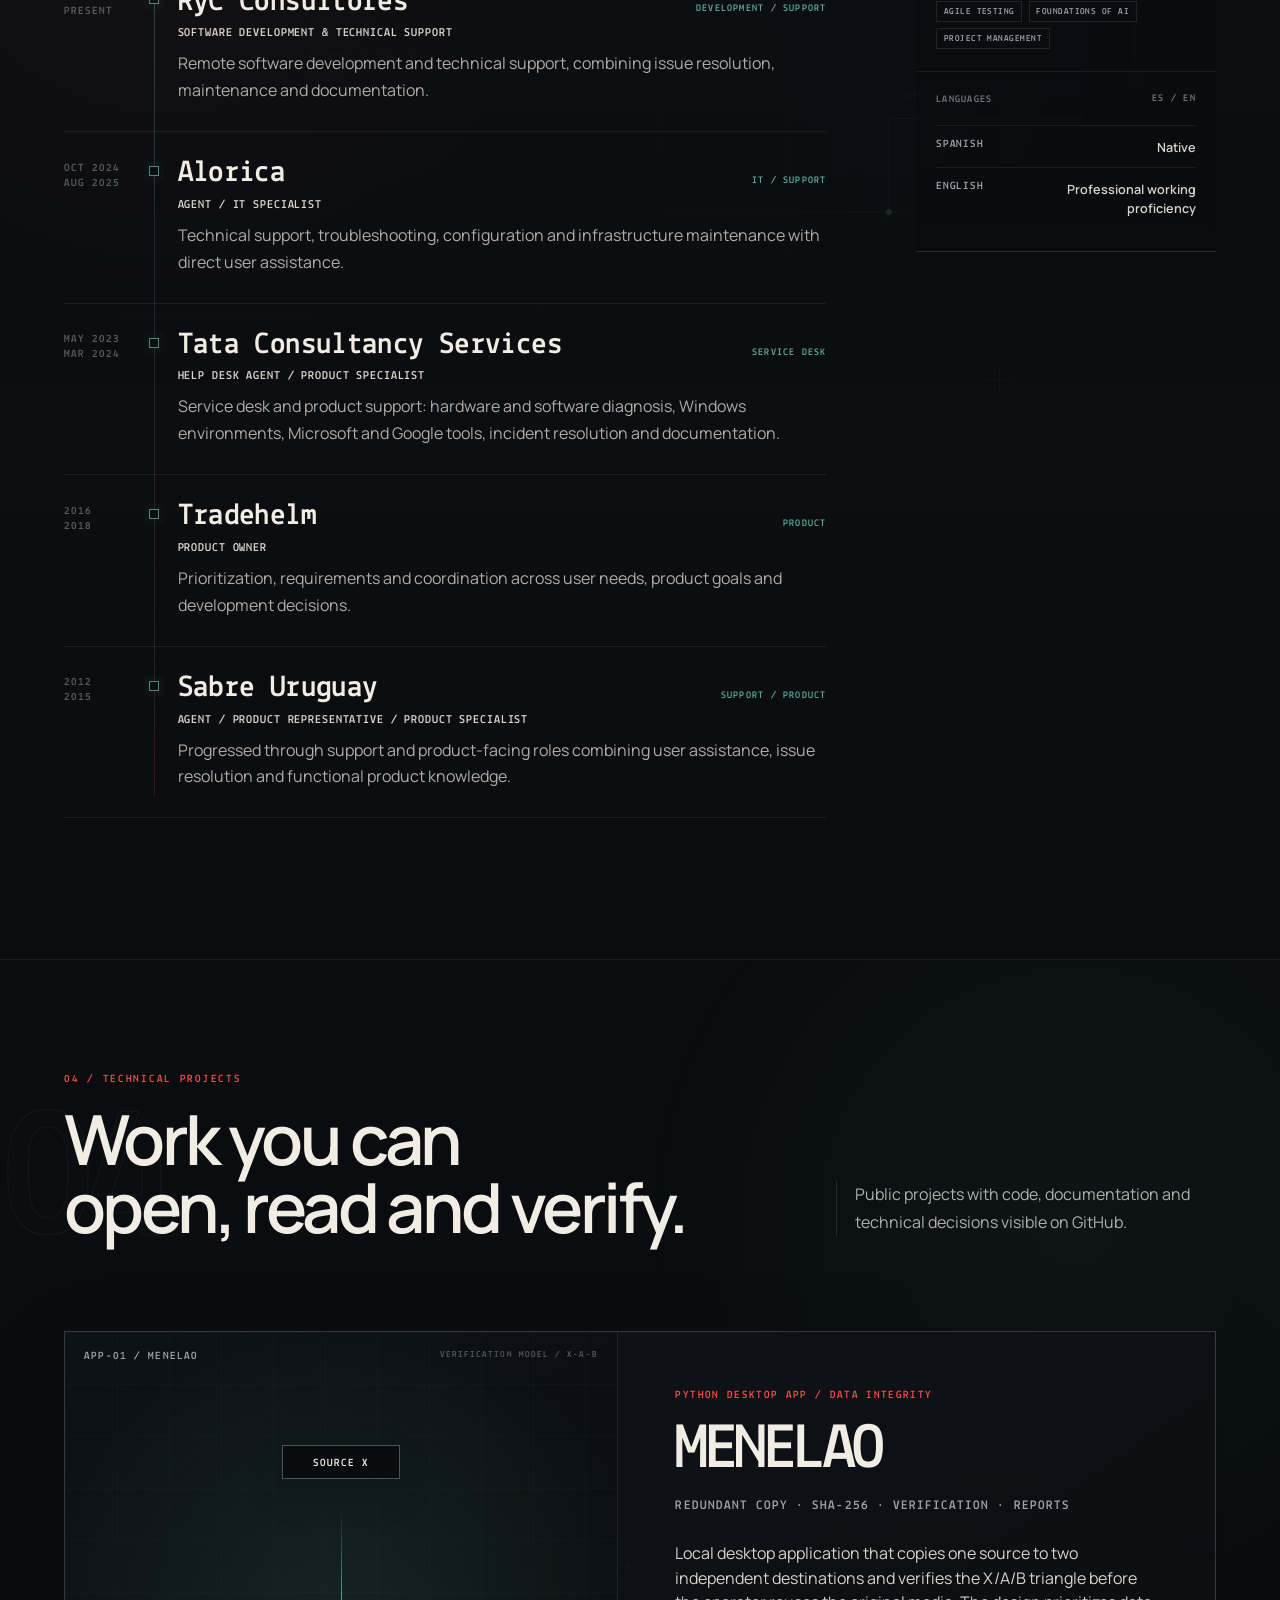
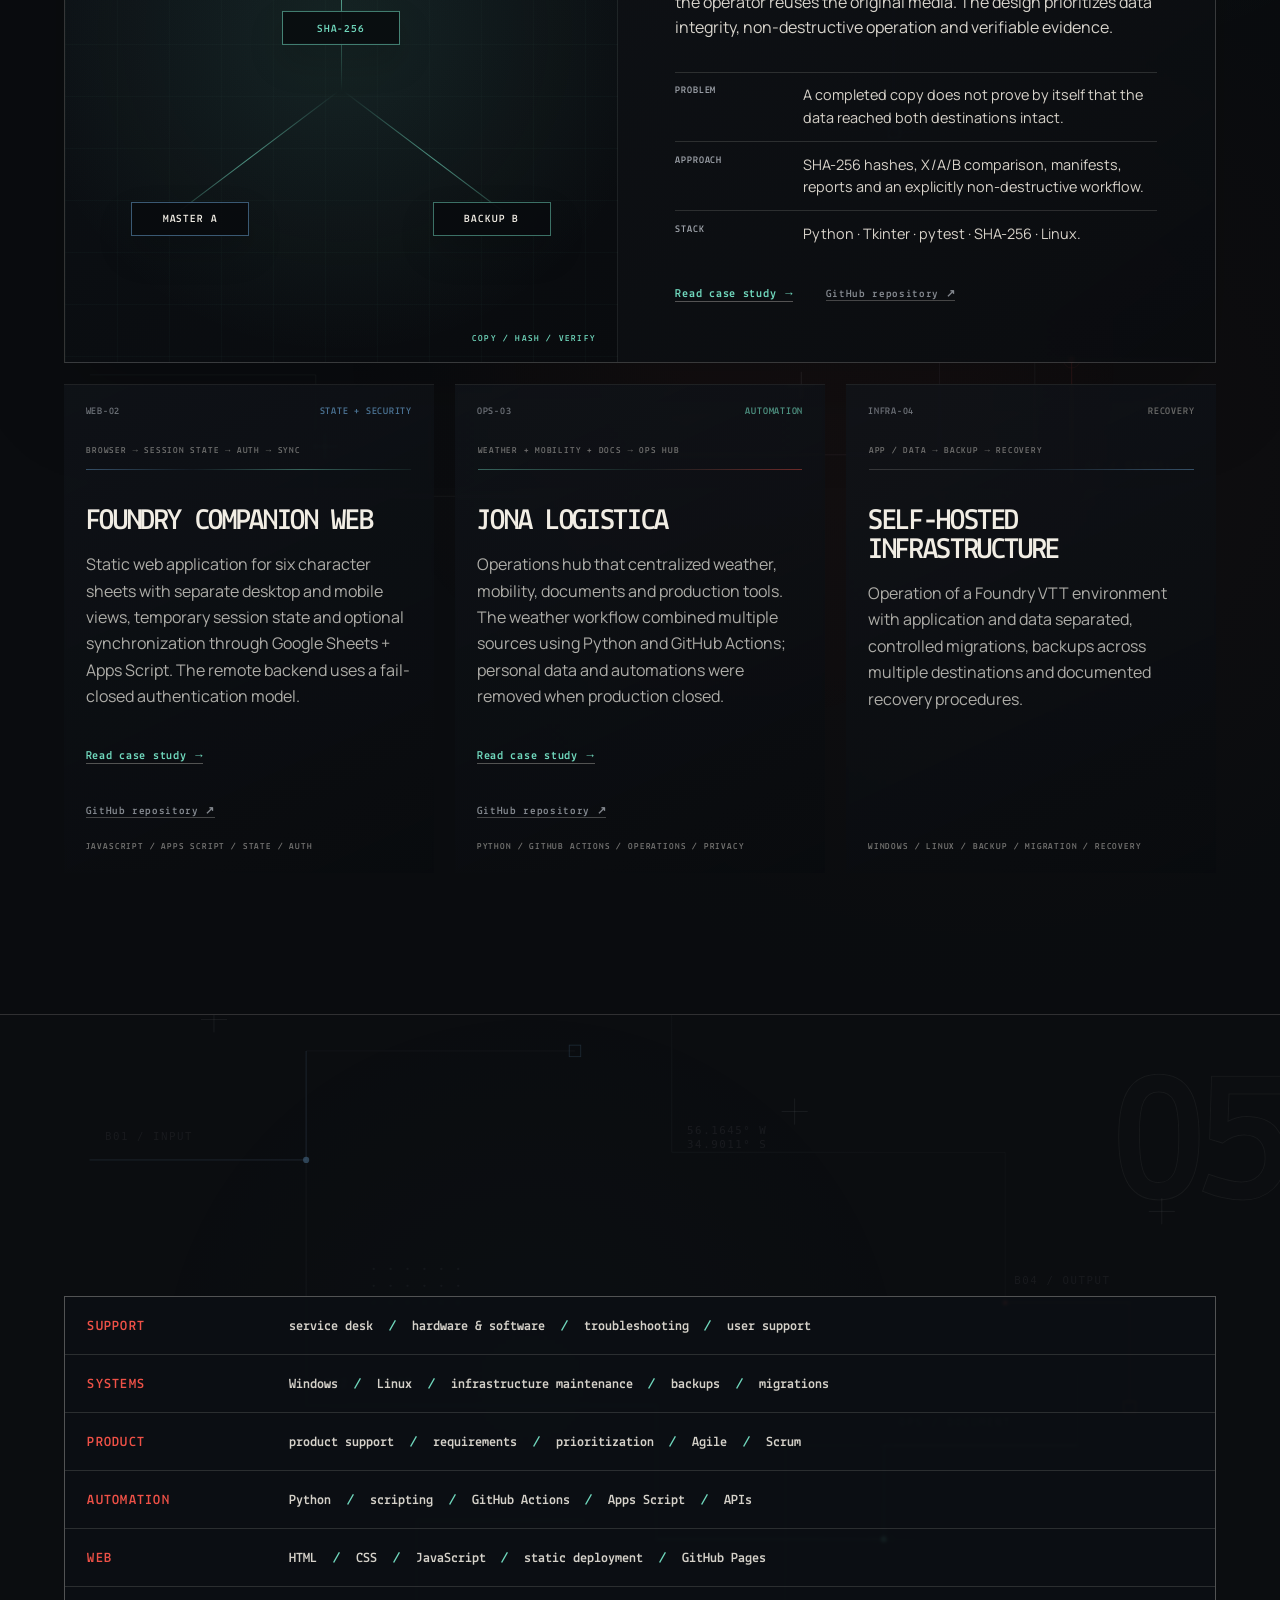
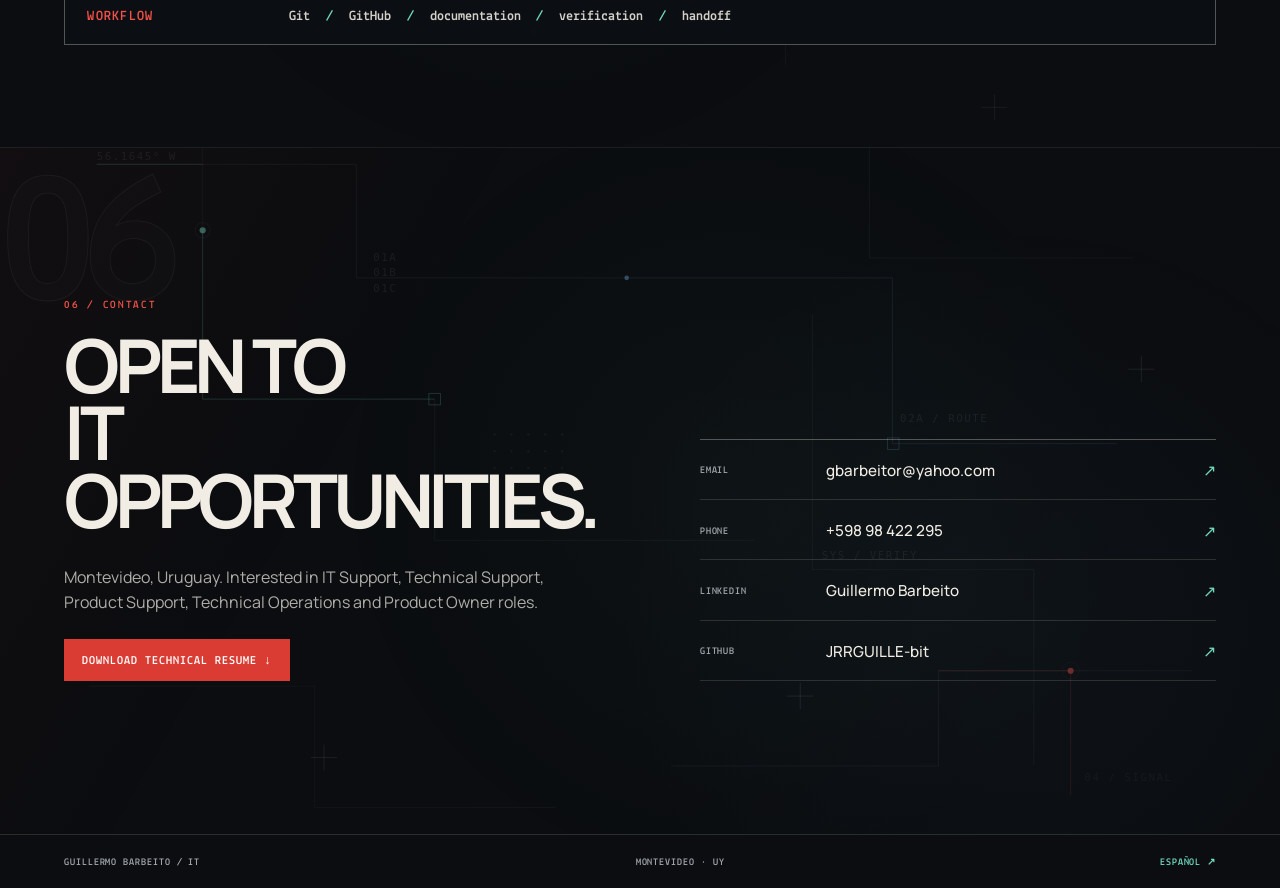
==== commit b7769172: "Restore the working GoatCounter script integration" ====
--- a/en/index.html
+++ b/en/index.html
@@ -457,6 +457,14 @@
   </footer>
 
   <script src="../script.js"></script>
-  <script data-goatcounter="https://jrrguille.goatcounter.com/count" async src="//gc.zgo.at/count.js"></script>
+  <script>
+    window.goatcounter = {
+      path: function (path) {
+        return '/it' + path;
+      }
+    };
+  </script>
+  <script data-goatcounter="https://jrrguille.goatcounter.com/count"
+          async src="//gc.zgo.at/count.js"></script>
 </body>
 </html>
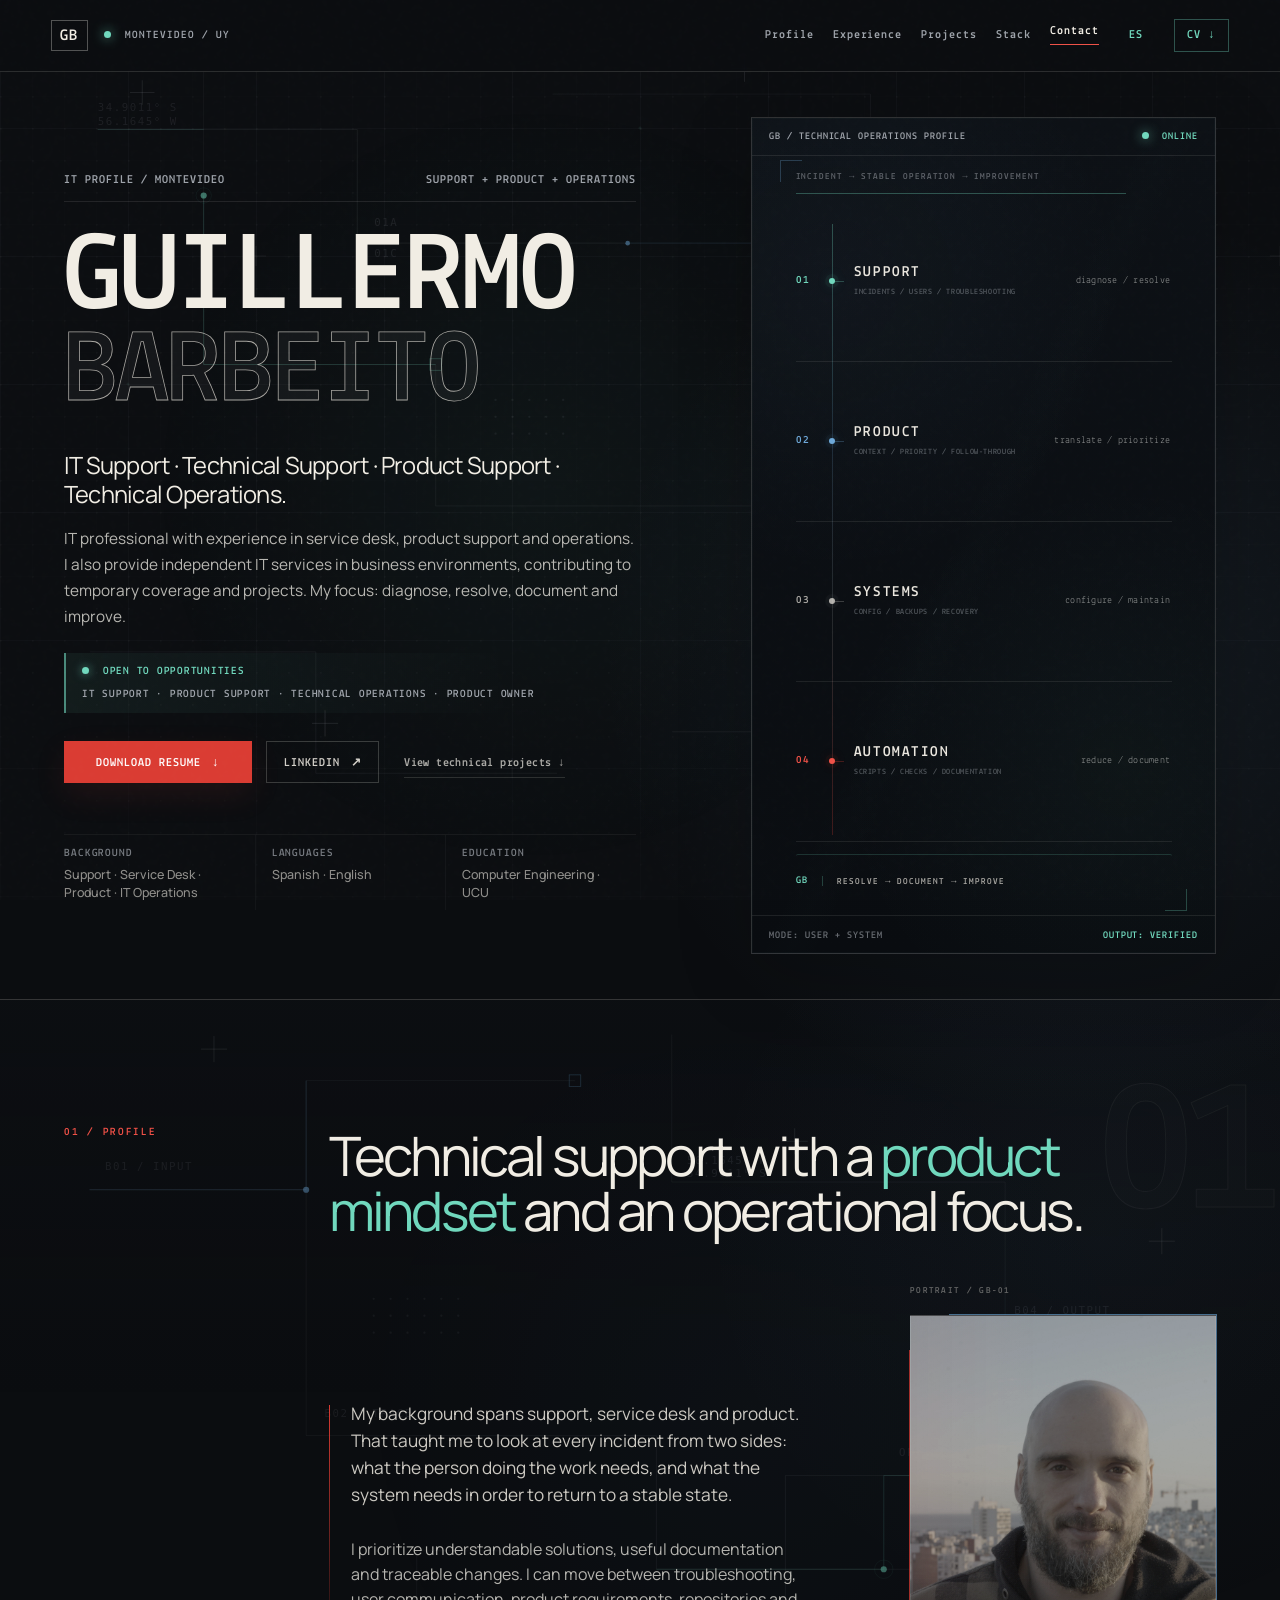
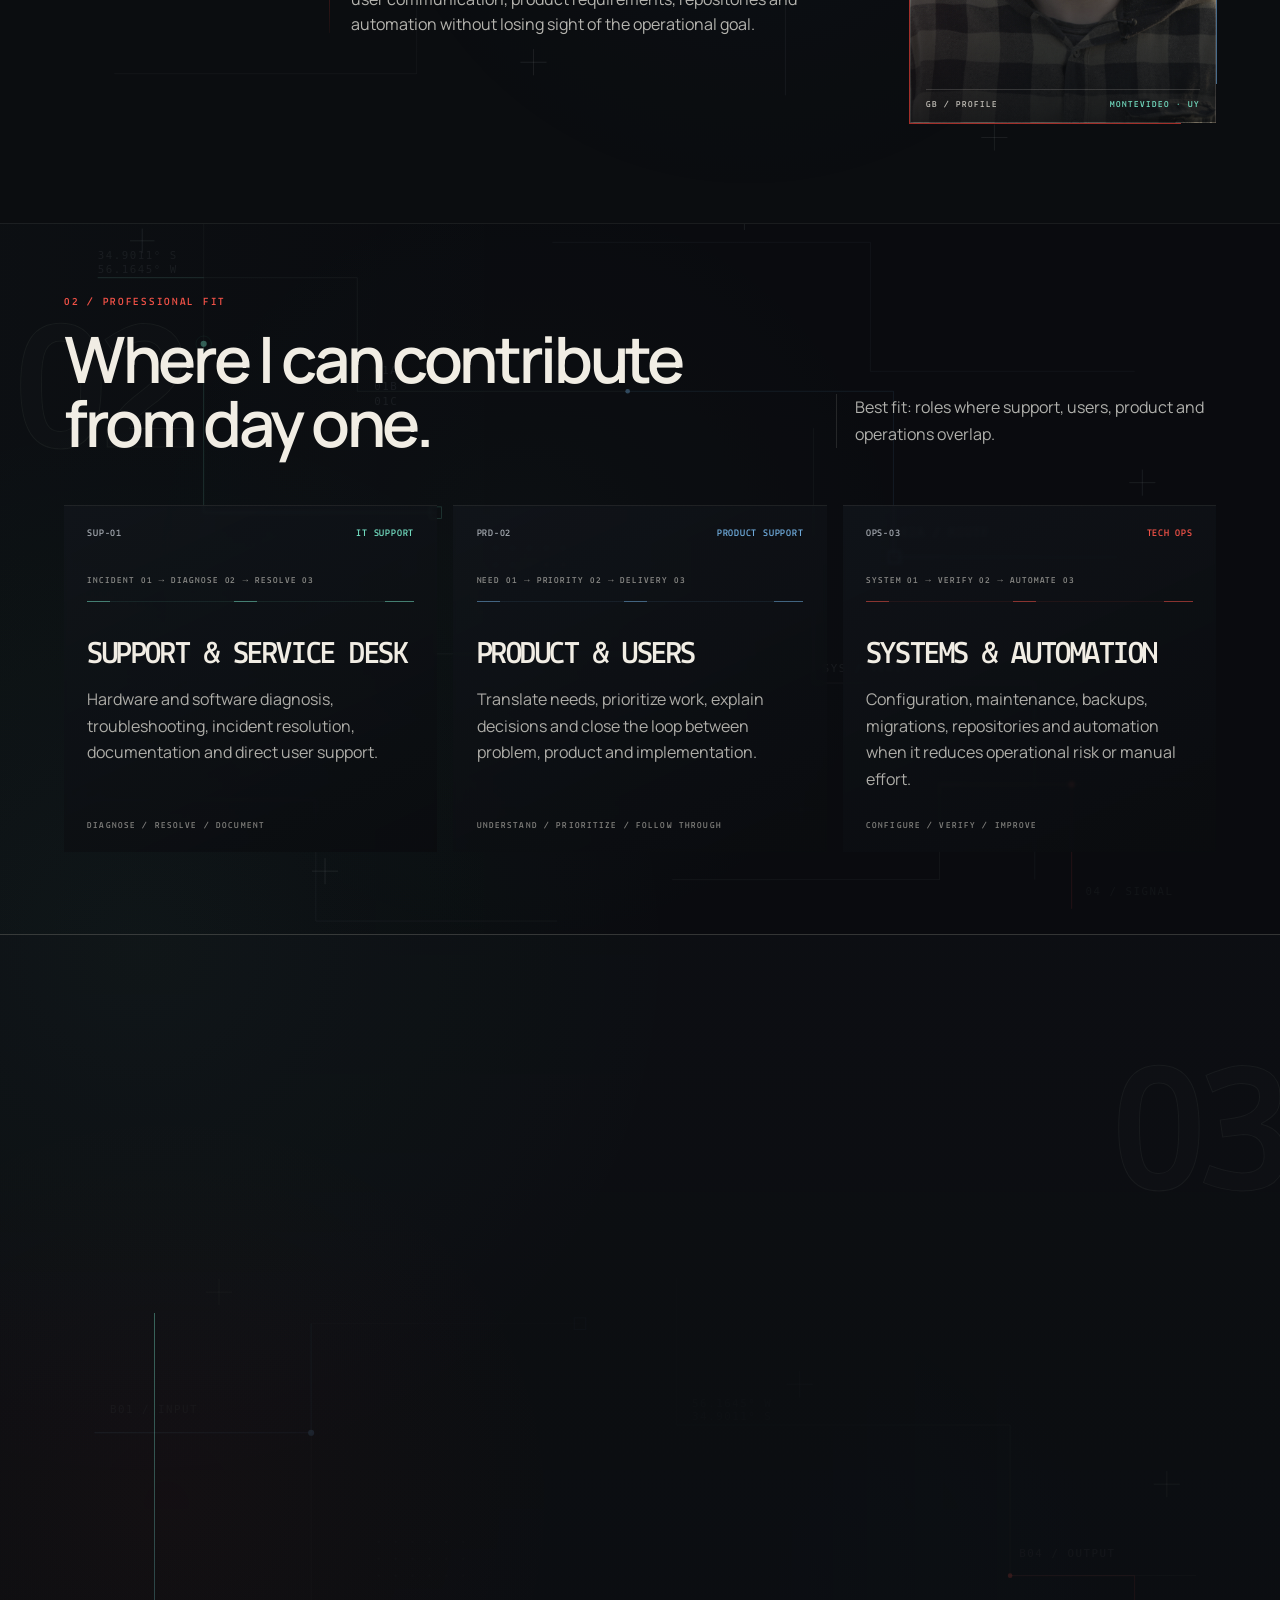
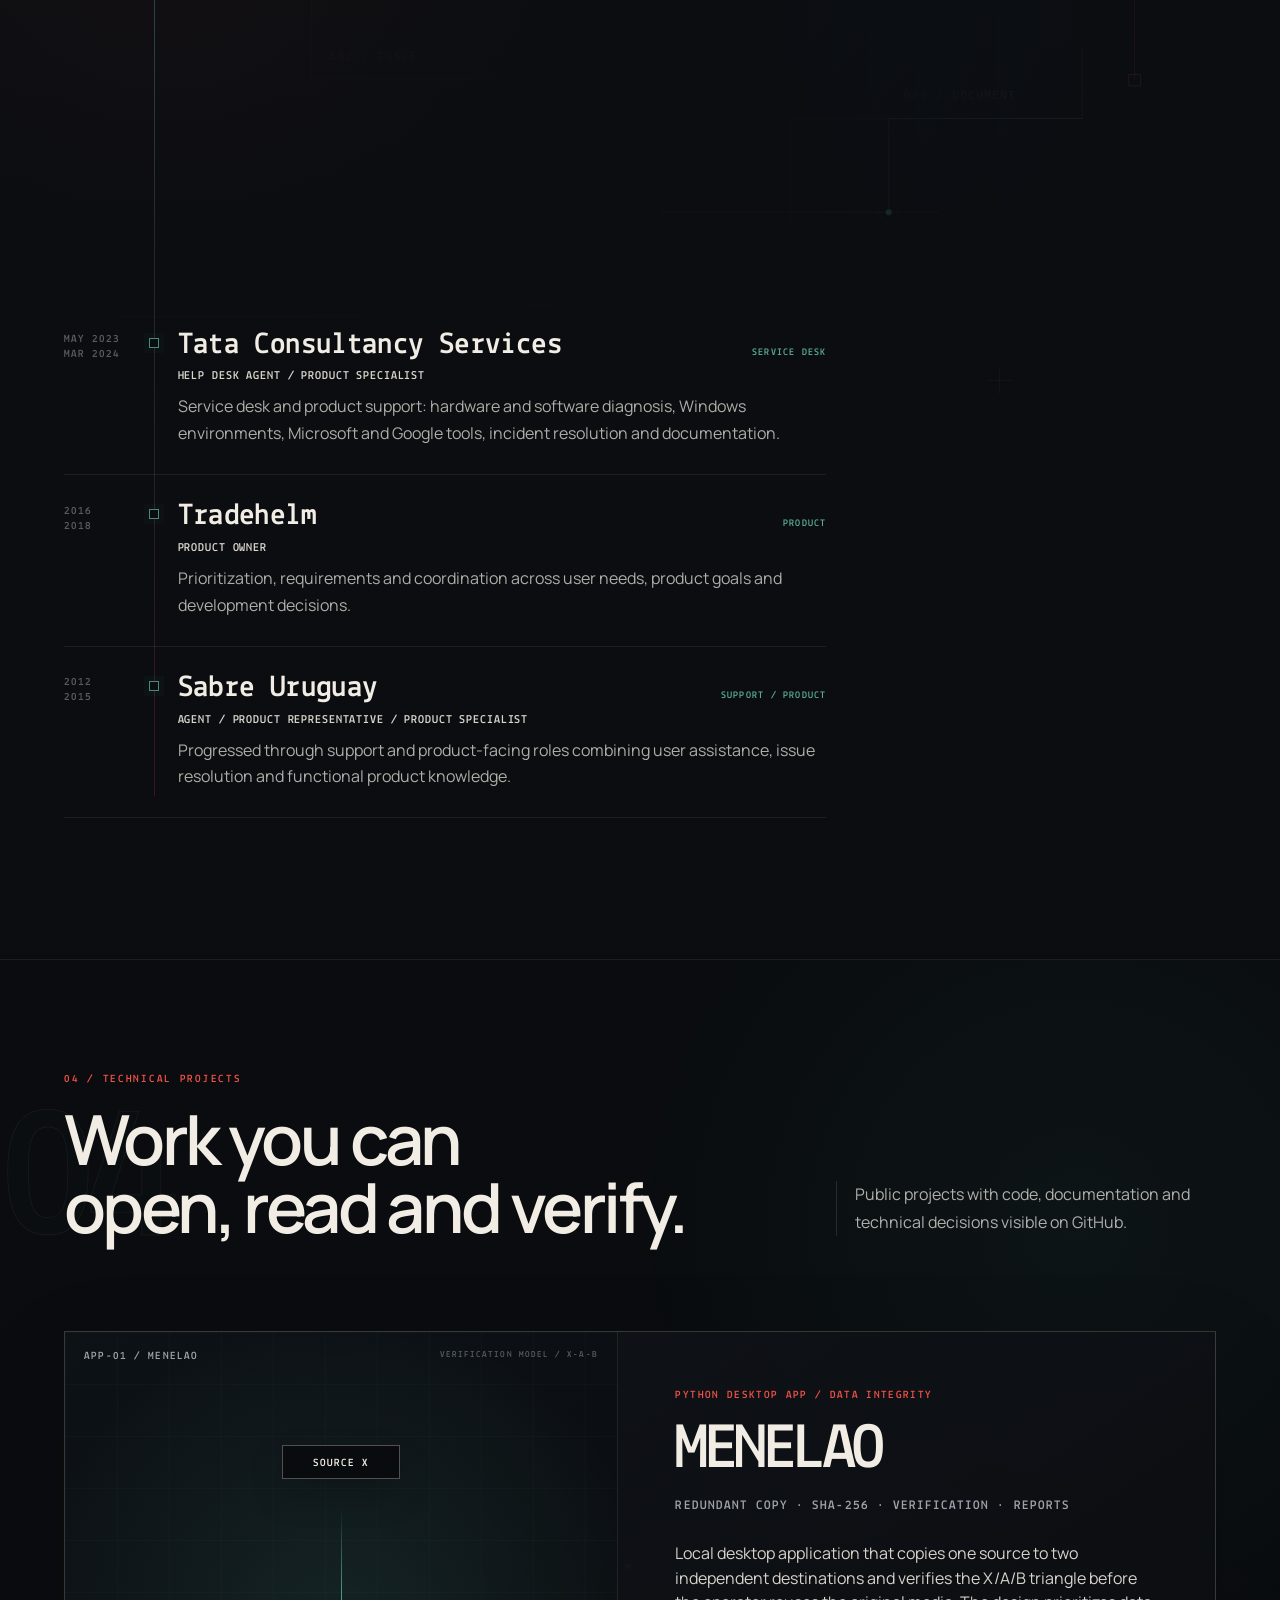
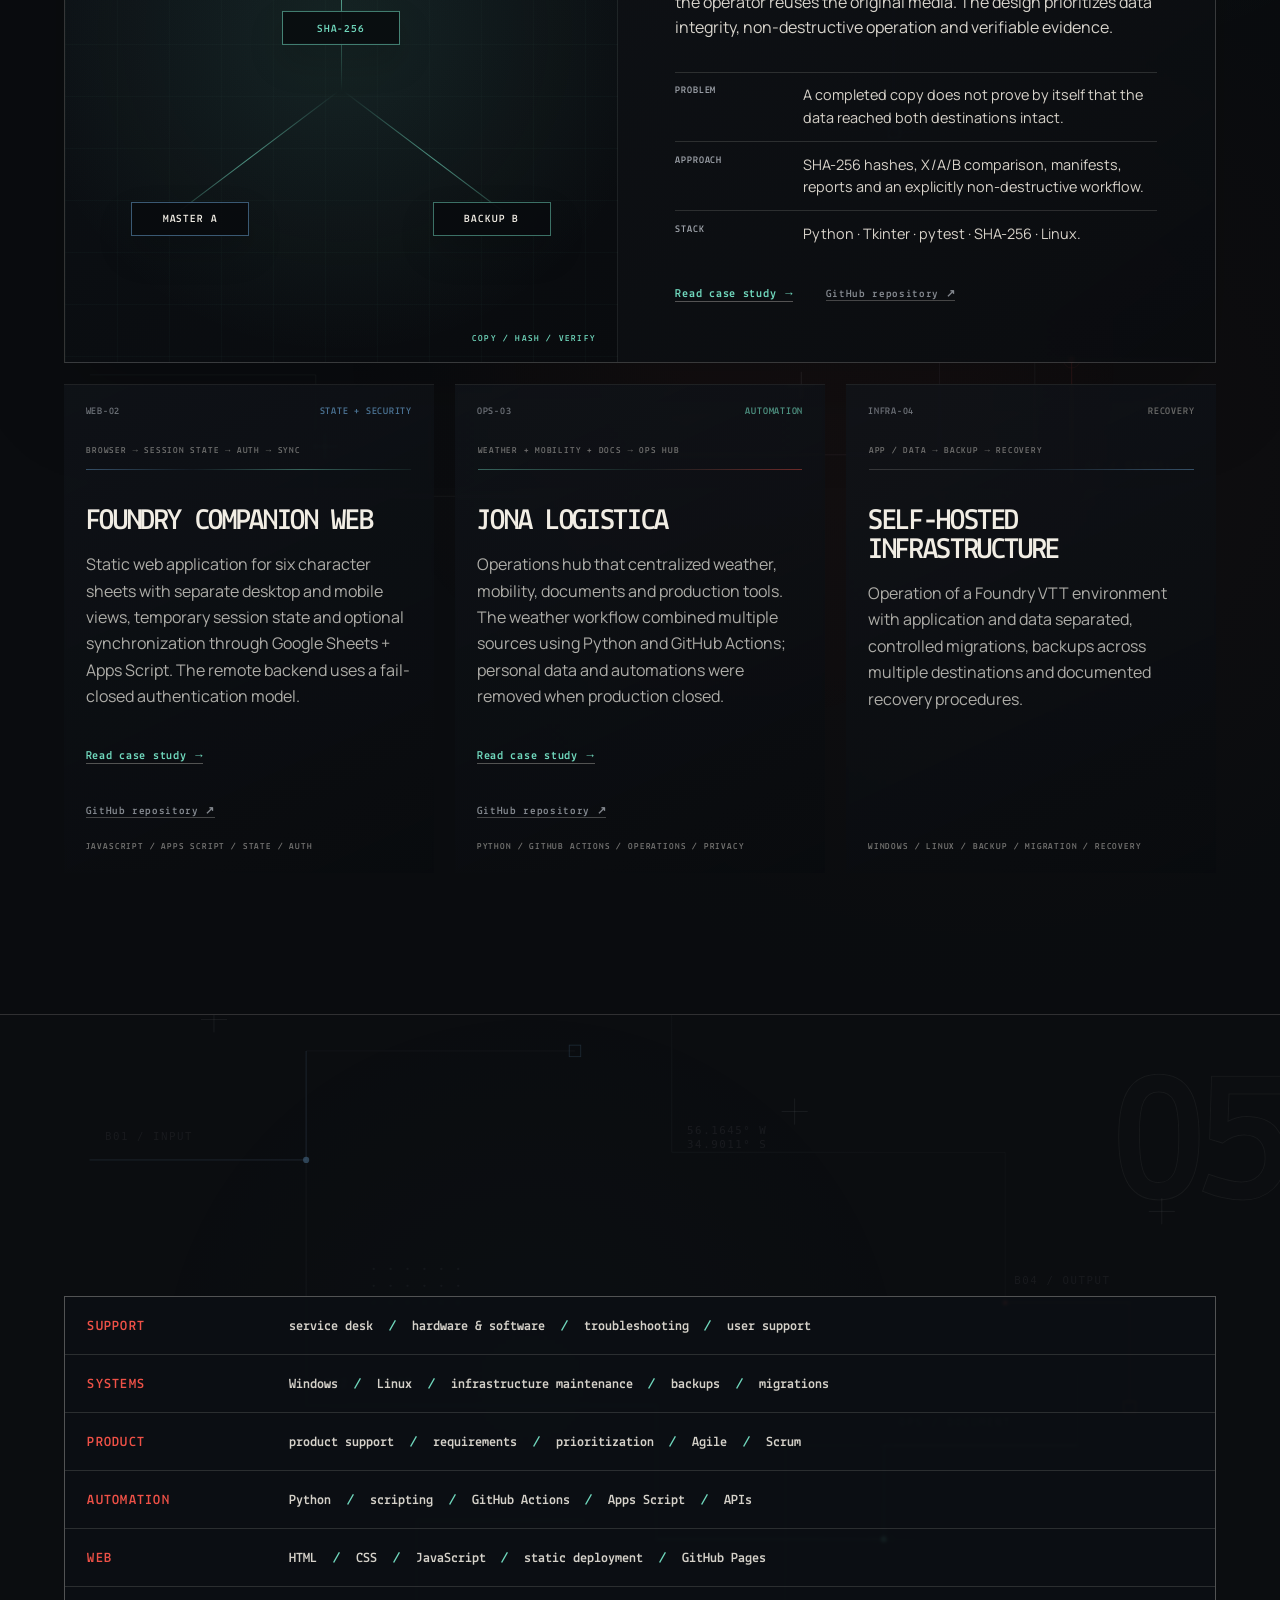
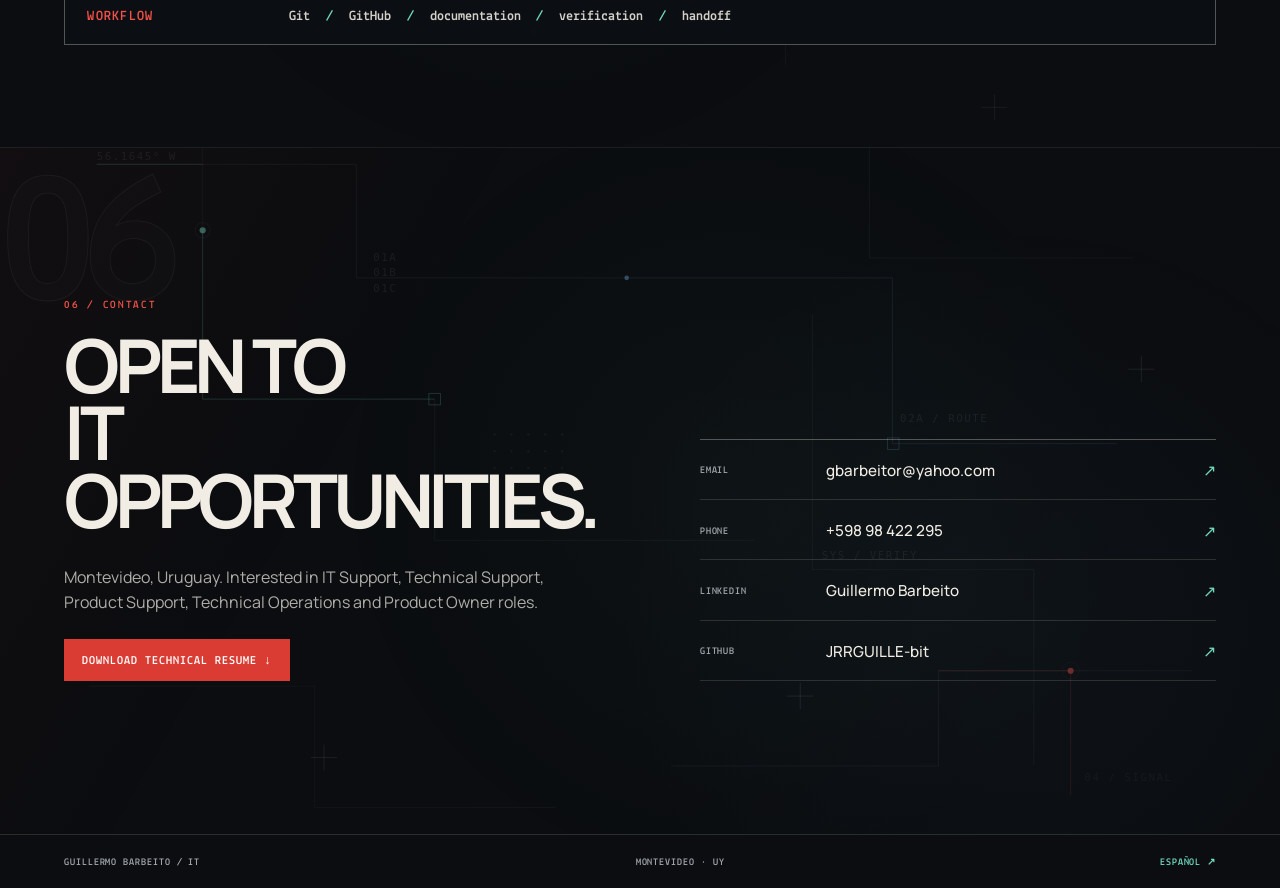
==== commit 54f57813: "Match the working Audiovisual GoatCounter integration" ====
--- a/en/index.html
+++ b/en/index.html
@@ -459,12 +459,11 @@
   <script src="../script.js"></script>
   <script>
     window.goatcounter = {
-      path: function (path) {
-        return '/it' + path;
+      path: function () {
+        return '/it' + (window.location.pathname || '/') + window.location.search;
       }
     };
   </script>
-  <script data-goatcounter="https://jrrguille.goatcounter.com/count"
-          async src="//gc.zgo.at/count.js"></script>
+  <script data-goatcounter="https://jrrguille.goatcounter.com/count" async src="//gc.zgo.at/count.js"></script>
 </body>
 </html>
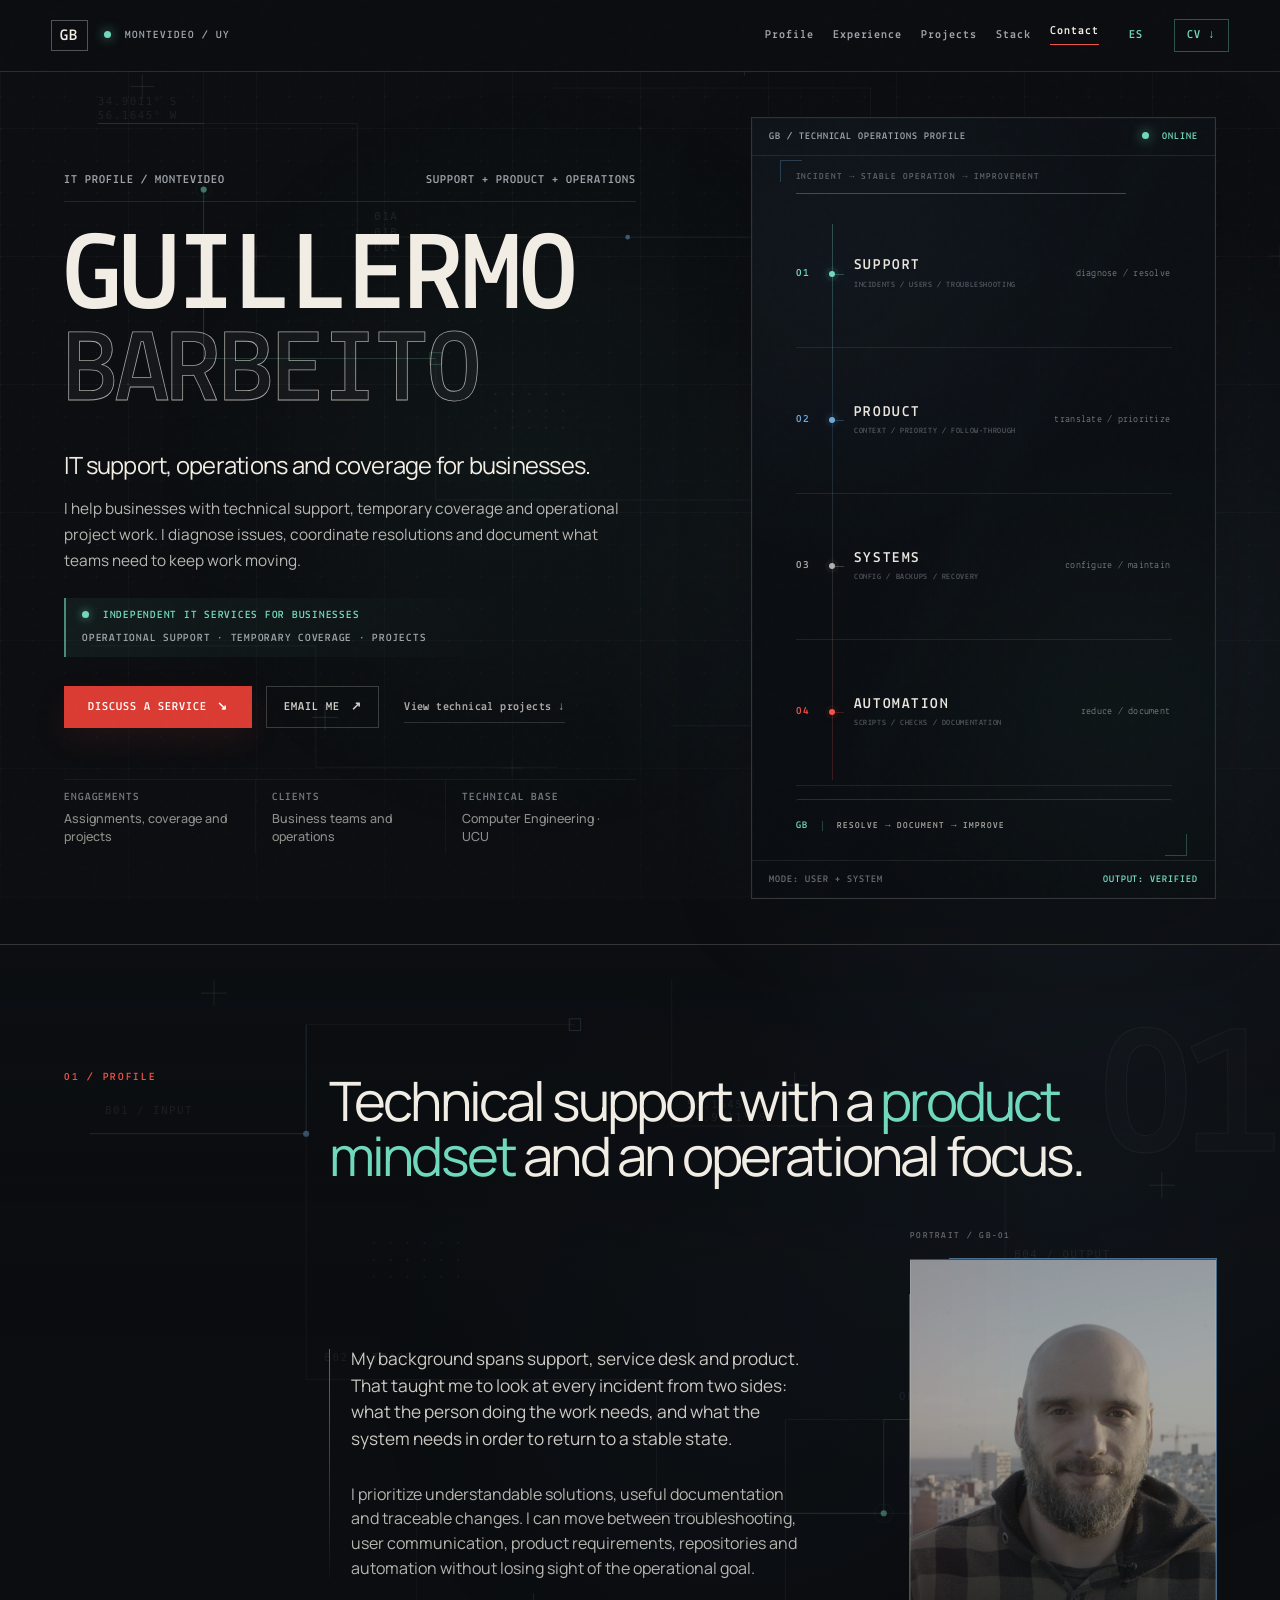
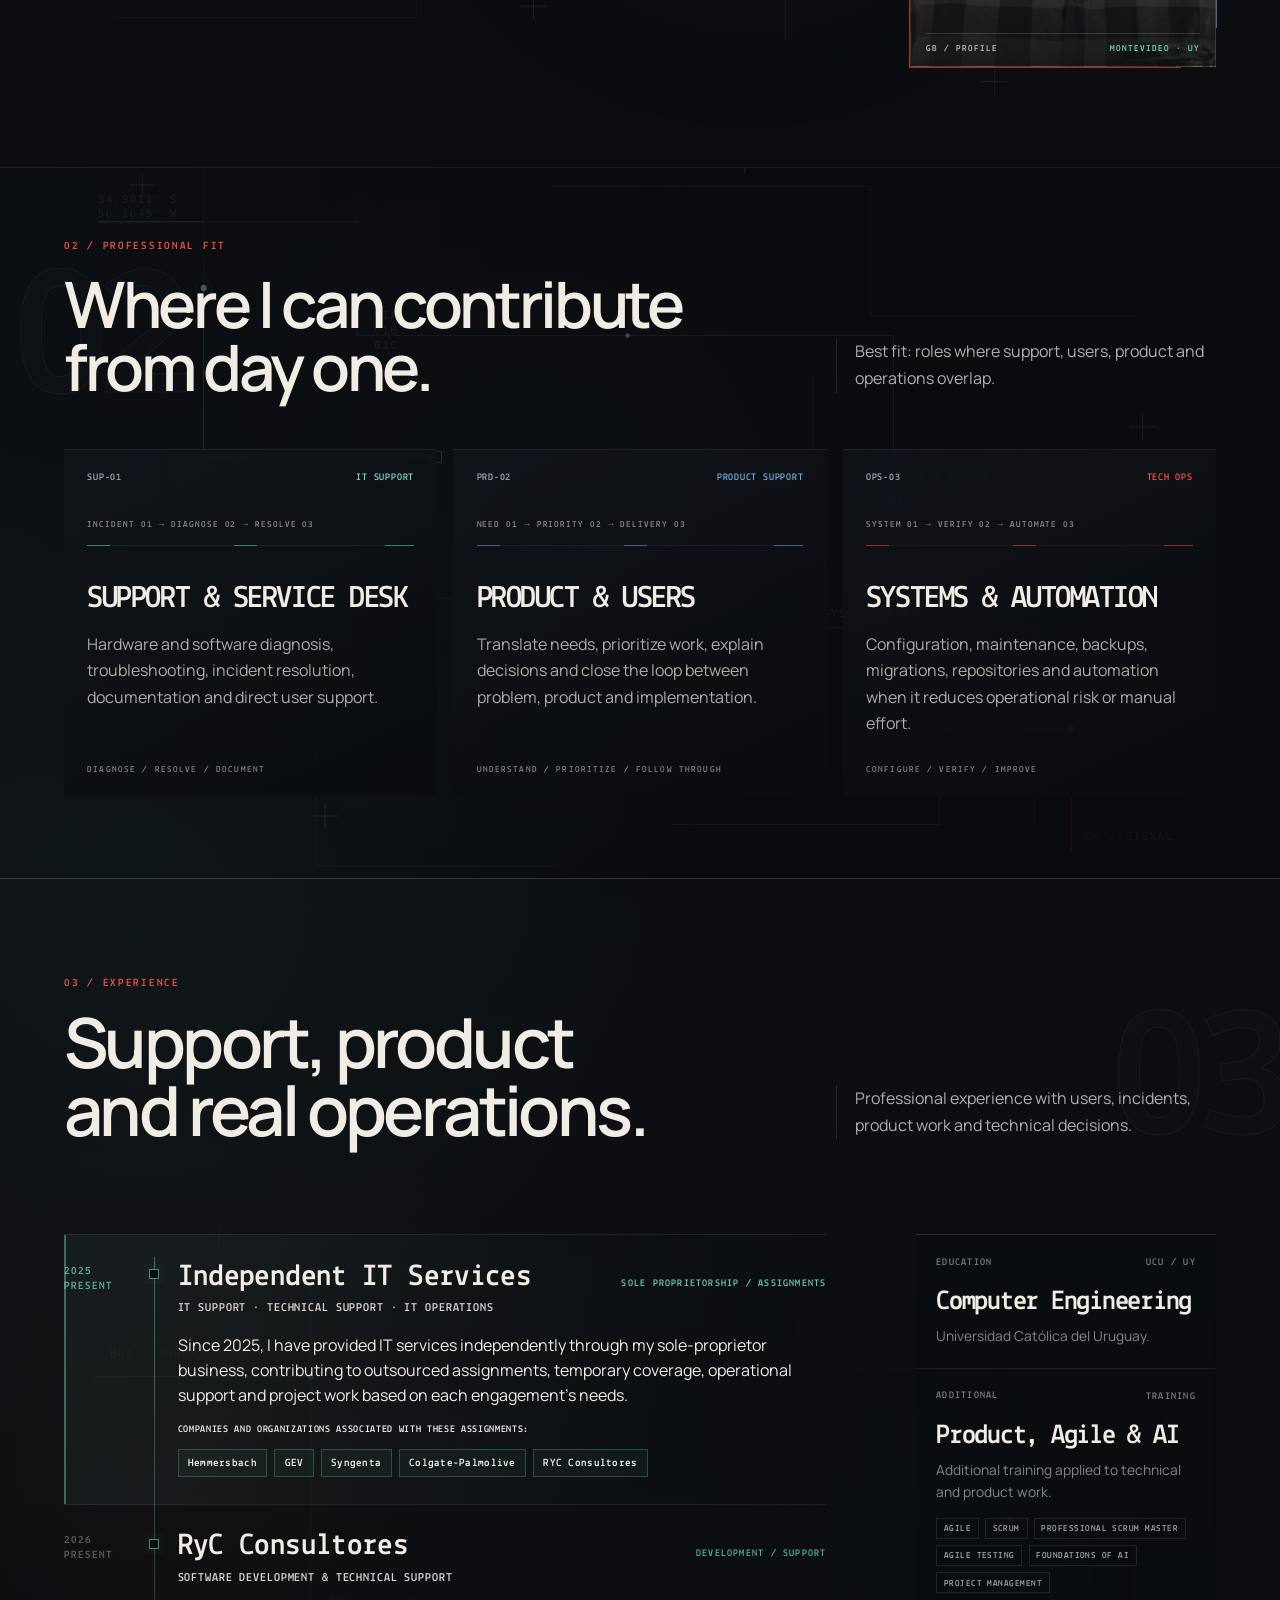
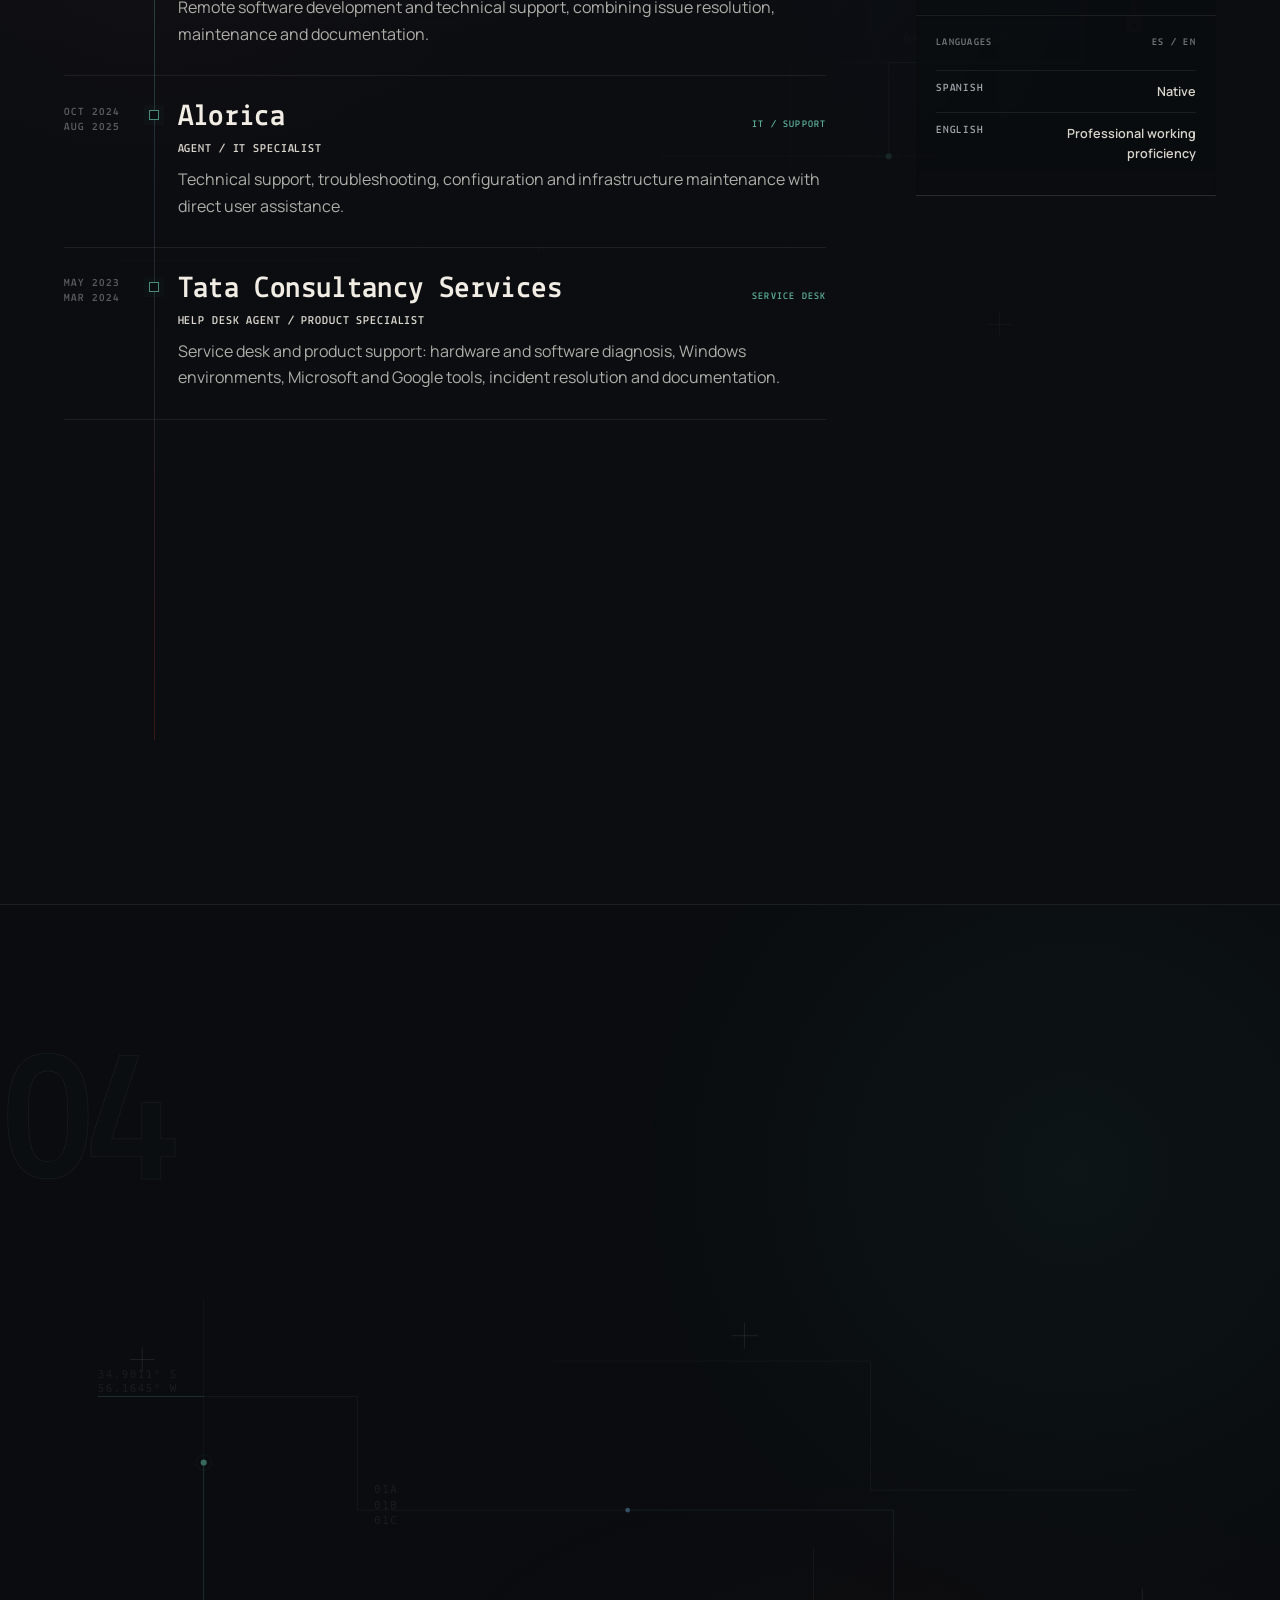
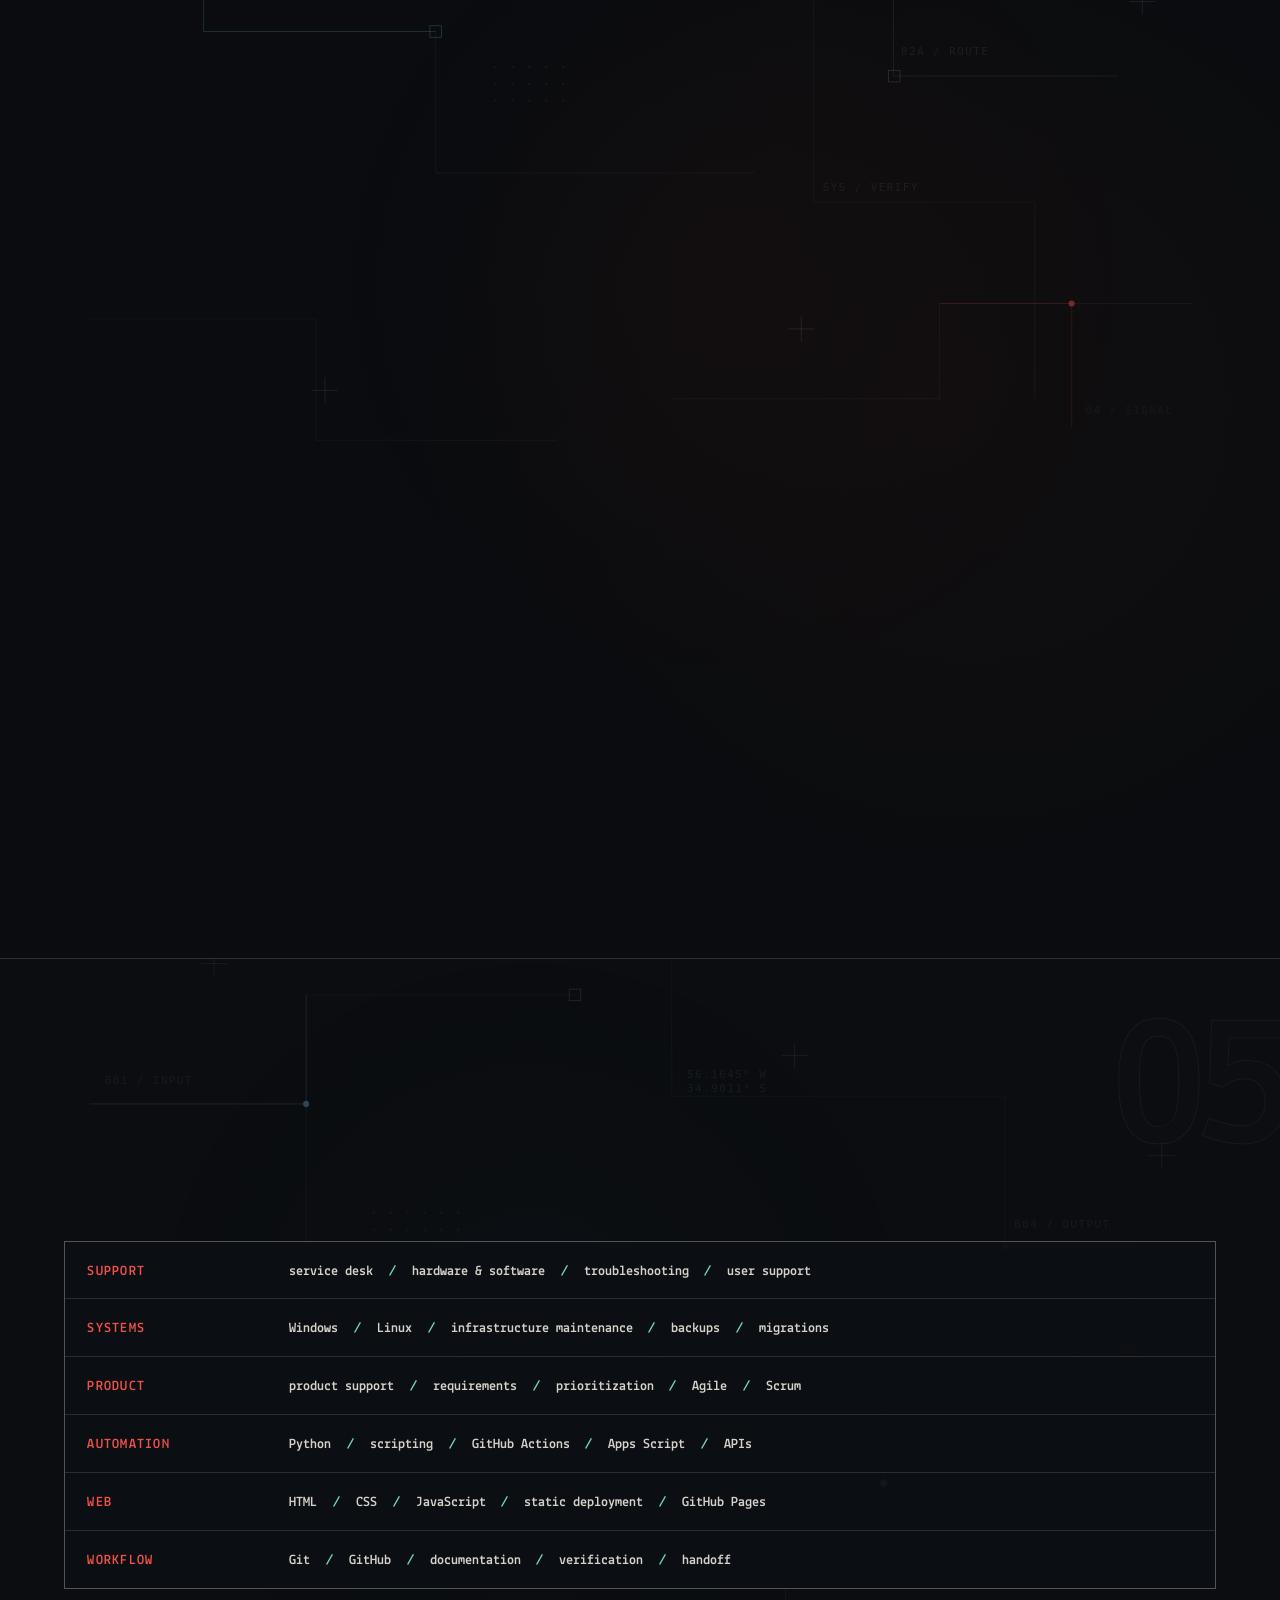
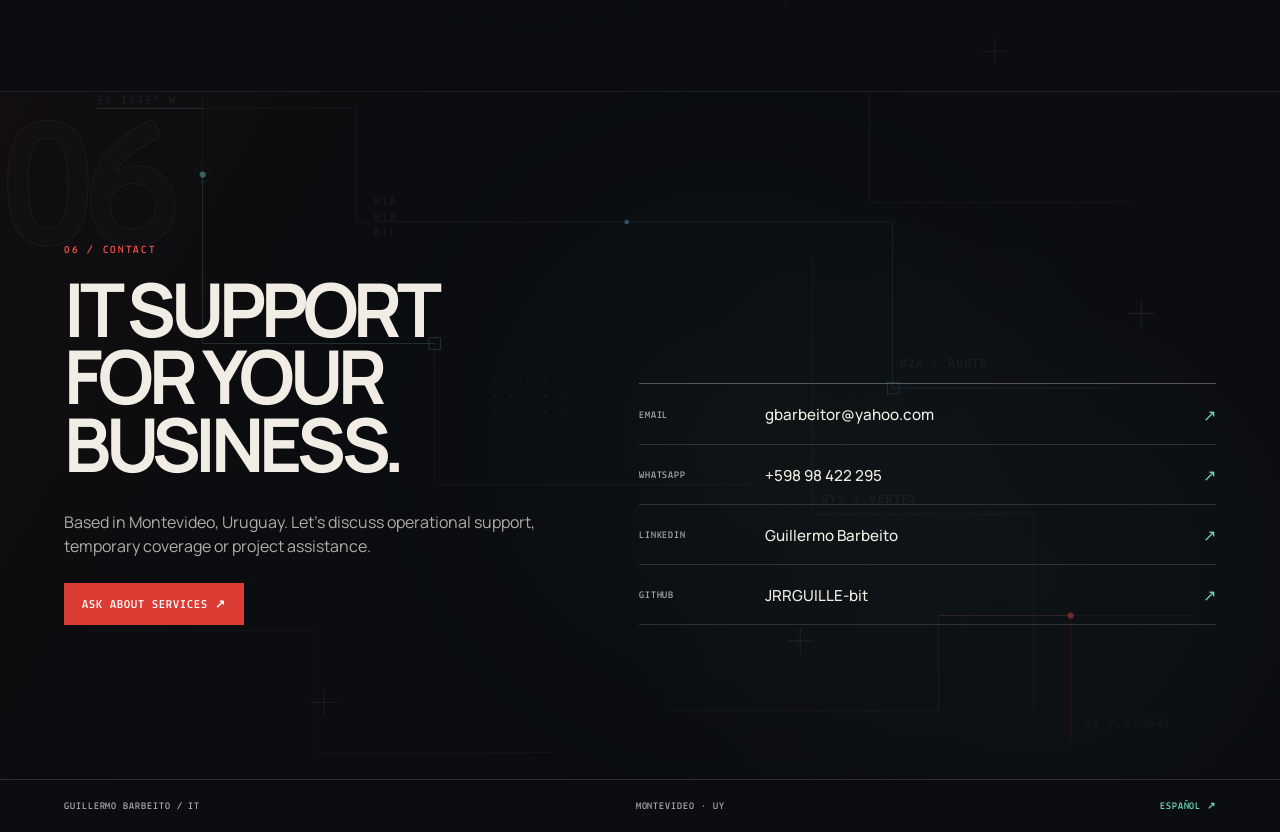
==== commit cdf11b59: "Position IT portfolio for business services" ====
--- a/en/index.html
+++ b/en/index.html
@@ -7,8 +7,8 @@
   <meta name="color-scheme" content="dark">
   <meta name="application-name" content="Guillermo Barbeito IT">
 
-  <title>Guillermo Barbeito | IT Support, Product Support & Technical Operations</title>
-  <meta name="description" content="IT professional in Montevideo providing independent IT services in technical support, service desk, product support and operations. Resume and public projects.">
+  <title>Guillermo Barbeito | Independent IT Support for Businesses</title>
+  <meta name="description" content="Independent IT support for businesses in Montevideo and remotely: operational support, temporary coverage and project assistance.">
   <meta name="author" content="Guillermo Barbeito">
   <meta name="robots" content="index, follow, max-image-preview:large">
   <link rel="canonical" href="https://jrrguille-bit.github.io/guillermo-barbeito-it/en/">
@@ -21,7 +21,7 @@
   <meta property="og:locale:alternate" content="es_UY">
   <meta property="og:site_name" content="Guillermo Barbeito — IT">
   <meta property="og:title" content="Guillermo Barbeito | IT Support · Product Support · Technical Operations">
-  <meta property="og:description" content="IT professional in Montevideo. Technical support, service desk, product, systems and automation. Resume and verifiable GitHub projects.">
+  <meta property="og:description" content="Independent IT support for businesses: operational support, temporary coverage and project assistance.">
   <meta property="og:url" content="https://jrrguille-bit.github.io/guillermo-barbeito-it/en/">
   <meta property="og:image" content="https://jrrguille-bit.github.io/guillermo-barbeito-it/0cbaab8f-3126-4453-87c5-9ada4d837f59.png">
   <meta property="og:image:type" content="image/png">
@@ -148,24 +148,24 @@
       <div class="hero-copy reveal">
         <p class="eyebrow"><span>IT PROFILE / MONTEVIDEO</span><span>SUPPORT + PRODUCT + OPERATIONS</span></p>
         <h1>Guillermo<br><span>Barbeito</span></h1>
-        <p class="hero-role">IT Support · Technical Support · Product Support · Technical Operations.</p>
-        <p class="hero-summary">IT professional with experience in service desk, product support and operations. I also provide independent IT services in business environments, contributing to temporary coverage and projects. My focus: diagnose, resolve, document and improve.</p>
+        <p class="hero-role">IT support, operations and coverage for businesses.</p>
+        <p class="hero-summary">I help businesses with technical support, temporary coverage and operational project work. I diagnose issues, coordinate resolutions and document what teams need to keep work moving.</p>
 
         <div class="availability-strip" aria-label="Professional availability">
-          <span class="availability-state"><i></i> OPEN TO OPPORTUNITIES</span>
-          <span>IT SUPPORT · PRODUCT SUPPORT · TECHNICAL OPERATIONS · PRODUCT OWNER</span>
+          <span class="availability-state"><i></i> INDEPENDENT IT SERVICES FOR BUSINESSES</span>
+          <span>OPERATIONAL SUPPORT · TEMPORARY COVERAGE · PROJECTS</span>
         </div>
 
         <div class="hero-actions">
-          <a class="button button-primary" href="../CV%20Guillermo%20Barbeito%20%28English%29.pdf" download>Download resume <span aria-hidden="true">↓</span></a>
-          <a class="button button-ghost" href="https://www.linkedin.com/in/guillermo-barbeito-040632340/" target="_blank" rel="noopener noreferrer">LinkedIn <span aria-hidden="true">↗</span></a>
+          <a class="button button-primary" href="#contact">Discuss a service <span aria-hidden="true">↘</span></a>
+          <a class="button button-ghost" href="mailto:gbarbeitor@yahoo.com?subject=IT%20services%20inquiry">Email me <span aria-hidden="true">↗</span></a>
           <a class="hero-project-link" href="#projects">View technical projects ↓</a>
         </div>
 
         <div class="hero-meta" aria-label="Professional summary">
-          <div><span>Background</span><strong>Support · Service Desk · Product · IT Operations</strong></div>
-          <div><span>Languages</span><strong>Spanish · English</strong></div>
-          <div><span>Education</span><strong>Computer Engineering · UCU</strong></div>
+          <div><span>Engagements</span><strong>Assignments, coverage and projects</strong></div>
+          <div><span>Clients</span><strong>Business teams and operations</strong></div>
+          <div><span>Technical base</span><strong>Computer Engineering · UCU</strong></div>
         </div>
       </div>
 
@@ -436,14 +436,14 @@
     <section id="contact" class="contact section-pad">
       <div class="contact-copy reveal">
         <div class="section-index">06 / CONTACT</div>
-        <h2>Open to<br>IT opportunities.</h2>
-        <p>Montevideo, Uruguay. Interested in IT Support, Technical Support, Product Support, Technical Operations and Product Owner roles.</p>
-        <a class="button button-primary contact-cv" href="../CV%20Guillermo%20Barbeito%20%28English%29.pdf" download>Download technical resume ↓</a>
+        <h2>IT support<br>for your business.</h2>
+        <p>Based in Montevideo, Uruguay. Let’s discuss operational support, temporary coverage or project assistance.</p>
+        <a class="button button-primary contact-cv" href="mailto:gbarbeitor@yahoo.com?subject=IT%20services%20inquiry">Ask about services ↗</a>
       </div>
 
       <div class="contact-actions reveal">
         <a class="contact-line" href="mailto:gbarbeitor@yahoo.com?subject=IT%20opportunity%20-%20Guillermo%20Barbeito"><span>EMAIL</span><strong>gbarbeitor@yahoo.com</strong><i>↗</i></a>
-        <a class="contact-line" href="tel:+59898422295"><span>PHONE</span><strong>+598 98 422 295</strong><i>↗</i></a>
+        <a class="contact-line" href="https://wa.me/59898422295" target="_blank" rel="noopener noreferrer"><span>WHATSAPP</span><strong>+598 98 422 295</strong><i>↗</i></a>
         <a class="contact-line" href="https://www.linkedin.com/in/guillermo-barbeito-040632340/" target="_blank" rel="noopener noreferrer"><span>LINKEDIN</span><strong>Guillermo Barbeito</strong><i>↗</i></a>
         <a class="contact-line" href="https://github.com/JRRGUILLE-bit" target="_blank" rel="noopener noreferrer"><span>GITHUB</span><strong>JRRGUILLE-bit</strong><i>↗</i></a>
       </div>
--- a/job-search.css
+++ b/job-search.css
@@ -1464,3 +1464,107 @@
   }
   .assignment-caption { line-height: 1.5; }
 }
+
+
+/* Mobile QA corrections: keep the identity heading and touch controls inside the phone viewport. */
+@media (max-width: 620px) {
+  .is-personalized .hero h1 {
+    max-width: 100%;
+    font-size: clamp(2.9rem, 14vw, 3.4rem);
+    line-height: 0.9;
+  }
+
+  .site-header .brand {
+    min-height: 44px;
+  }
+
+  .site-header .brand-mark {
+    display: inline-grid;
+    place-items: center;
+    min-width: 44px;
+    min-height: 44px;
+    padding: 0;
+  }
+
+  .site-header .nav-toggle {
+    min-width: 44px;
+    min-height: 44px;
+    padding: 0.6rem 0.8rem;
+  }
+
+  .is-personalized .button {
+    min-height: 44px;
+  }
+
+  .is-personalized .hero-project-link {
+    display: inline-flex;
+    align-items: center;
+    min-height: 44px;
+  }
+
+  .is-personalized .text-link {
+    display: inline-flex;
+    align-items: center;
+    min-height: 44px;
+    padding-block: 0.55rem;
+  }
+
+  .site-footer .footer-language {
+    display: inline-flex;
+    align-items: center;
+    min-height: 44px;
+    padding: 0.55rem 0.75rem;
+  }
+}
+
+
+/* Prevent the long contact heading and grid from clipping on narrow English layouts. */
+@media (max-width: 620px) {
+  .is-personalized .contact {
+    grid-template-columns: minmax(0, 1fr);
+  }
+
+  .is-personalized .contact > * {
+    min-width: 0;
+    max-width: 100%;
+  }
+
+  .is-personalized .contact-line {
+    width: 100%;
+    min-width: 0;
+    grid-template-columns: minmax(4rem, 5rem) minmax(0, 1fr) auto;
+    gap: 0.65rem;
+  }
+
+  .is-personalized .contact-line strong {
+    min-width: 0;
+    overflow-wrap: anywhere;
+  }
+
+  .is-personalized .contact h2 {
+    max-width: 100%;
+    font-size: clamp(2.2rem, 11vw, 2.8rem);
+    line-height: 0.95;
+    overflow-wrap: anywhere;
+  }
+}
+
+/* Keep the fixed header within the viewport on narrow mobile pages. */
+@media (max-width: 620px) {
+  .site-header {
+    width: 100%;
+    min-width: 0;
+    gap: 0.75rem;
+    padding-inline: 1rem;
+  }
+
+  .site-header .brand {
+    min-width: 0;
+    flex: 1 1 auto;
+  }
+
+  .site-header .nav-toggle {
+    flex: 0 0 auto;
+    white-space: nowrap;
+  }
+}
